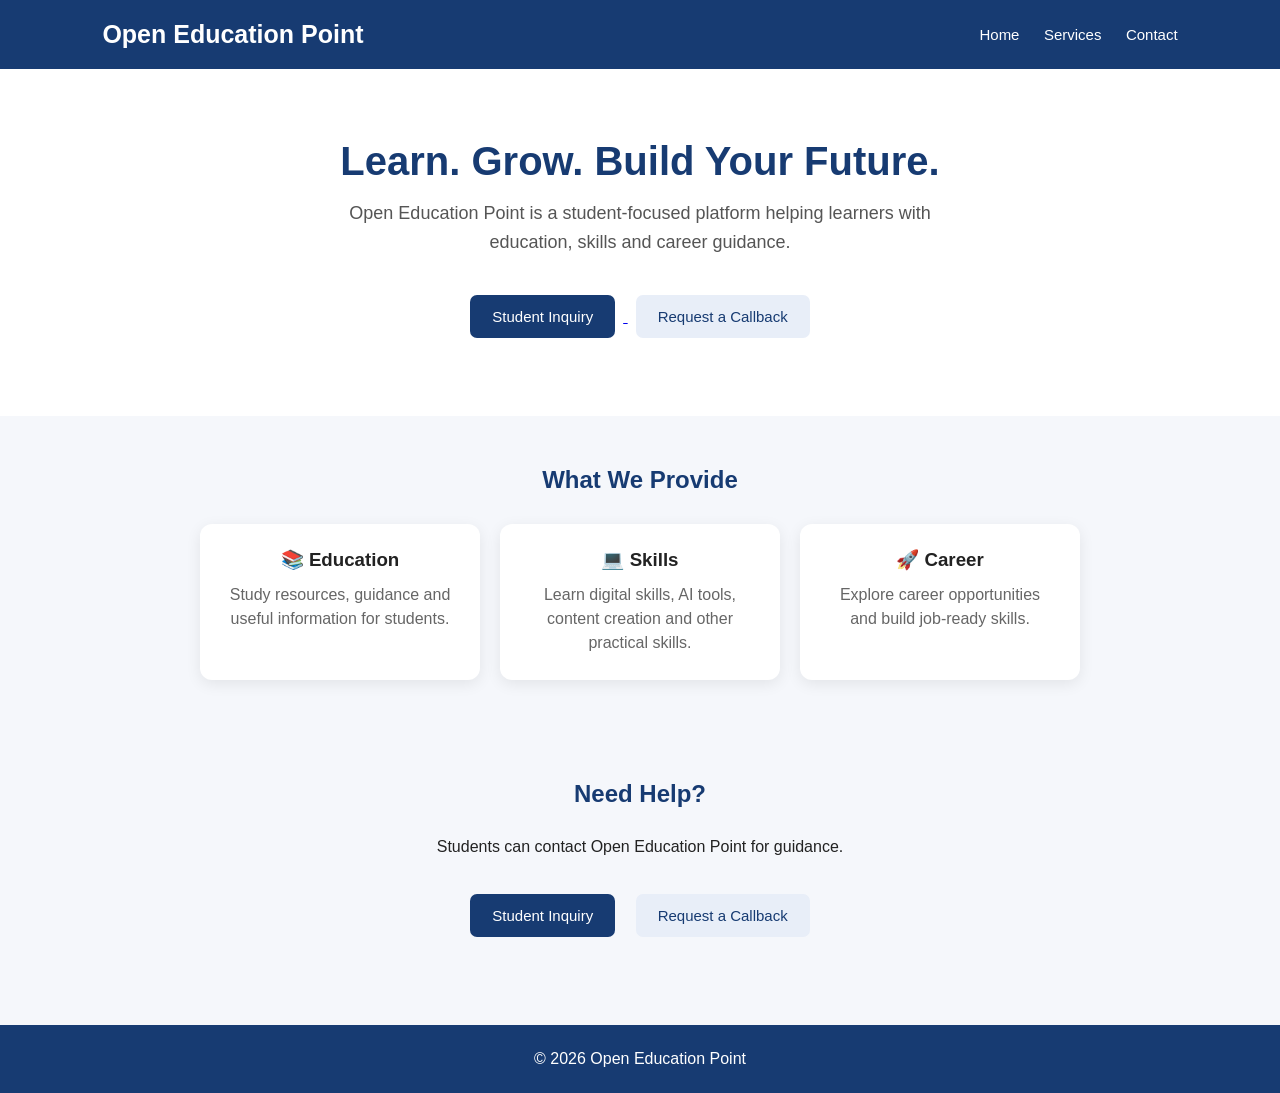
==== index.html @ b0131aa9 "Add files via upload" ====
<!DOCTYPE html>
<html lang="en">
<head>
    <meta charset="UTF-8">
    <meta name="viewport" content="width=device-width, initial-scale=1.0">

    <title>Open Education Point</title>

    <style>
        * {
            box-sizing: border-box;
            margin: 0;
            padding: 0;
        }

        body {
            font-family: Arial, sans-serif;
            background: #f5f7fb;
            color: #222;
        }

        header {
            background: #173b72;
            color: white;
            padding: 20px 8%;
            display: flex;
            justify-content: space-between;
            align-items: center;
        }

        header h1 {
            font-size: 25px;
        }

        nav a {
            color: white;
            text-decoration: none;
            margin-left: 20px;
            font-size: 15px;
        }

        .hero {
            text-align: center;
            padding: 70px 20px;
            background: white;
        }

        .hero h2 {
            font-size: 40px;
            margin-bottom: 15px;
            color: #173b72;
        }

        .hero p {
            font-size: 18px;
            color: #555;
            max-width: 650px;
            margin: auto;
            line-height: 1.6;
        }

        .buttons {
            margin-top: 30px;
        }

        button {
            border: none;
            padding: 13px 22px;
            margin: 8px;
            border-radius: 7px;
            cursor: pointer;
            font-size: 15px;
        }

        .primary {
            background: #173b72;
            color: white;
        }

        .secondary {
            background: #e8eef8;
            color: #173b72;
        }

        .section {
            padding: 50px 8%;
            text-align: center;
        }

        .section h2 {
            margin-bottom: 30px;
            color: #173b72;
        }

        .cards {
            display: flex;
            justify-content: center;
            gap: 20px;
            flex-wrap: wrap;
        }

        .card {
            background: white;
            width: 280px;
            padding: 25px;
            border-radius: 12px;
            box-shadow: 0 4px 15px rgba(0,0,0,0.08);
        }

        .card h3 {
            margin-bottom: 12px;
        }

        .card p {
            color: #666;
            line-height: 1.5;
        }

        footer {
            background: #173b72;
            color: white;
            text-align: center;
            padding: 25px;
            margin-top: 30px;
        }

        @media (max-width: 600px) {
            header {
                flex-direction: column;
                gap: 15px;
            }

            nav a {
                margin: 5px;
            }

            .hero h2 {
                font-size: 30px;
            }
        }
    </style>
</head>

<body>

    <header>
        <h1>Open Education Point</h1>

        <nav>
            <a href="#home">Home</a>
            <a href="#services">Services</a>
            <a href="#contact">Contact</a>
        </nav>
    </header>


    <section class="hero" id="home">

        <h2>Learn. Grow. Build Your Future.</h2>

        <p>
            Open Education Point is a student-focused platform
            helping learners with education, skills and career guidance.
        </p>

        <div class="buttons">
            <a href="https://docs.google.com/forms/d/17Gzu4aID8WDTrczaWbDku-AzU4_JUHU0tVFvZLPYojA/viewform" target="_blank">
    <button class="primary">Student Inquiry</button>
</a>

            <a href="https://docs.google.com/forms/d/1Z3Zqsr1KmUFf1VZX2bFVwDc9CaClVni-b5BGquNYVqU/viewform" target="_blank">
    <button class="secondary">Request a Callback</button>
</a>
        </div>

    </section>


    <section class="section" id="services">

        <h2>What We Provide</h2>

        <div class="cards">

            <div class="card">
                <h3>📚 Education</h3>
                <p>
                    Study resources, guidance and useful information
                    for students.
                </p>
            </div>

            <div class="card">
                <h3>💻 Skills</h3>
                <p>
                    Learn digital skills, AI tools, content creation
                    and other practical skills.
                </p>
            </div>

            <div class="card">
                <h3>🚀 Career</h3>
                <p>
                    Explore career opportunities and build
                    job-ready skills.
                </p>
            </div>

        </div>

    </section>


    <section class="section" id="contact">

        <h2>Need Help?</h2>

        <p>
            Students can contact Open Education Point for guidance.
        </p>

        <div class="buttons">

            <button class="primary" onclick="window.open('https://docs.google.com/forms/d/17Gzu4aID8WDTrczaWbDku-AzU4_JUHU0tVFvZLPYojA/viewform', '_blank')">
                Student Inquiry
            </button>

            <button class="secondary" onclick="window.open('https://docs.google.com/forms/d/1Z3Zqsr1KmUFf1VZX2bFVwDc9CaClVni-b5BGquNYVqU/viewform', '_blank')">
                Request a Callback
            </button>

        </div>

    </section>


    <footer>
        <p>© 2026 Open Education Point</p>
    </footer>


    <script>

        function studentInquiry() {
            alert("Student Inquiry form will be available soon!");
        }

        function callbackRequest() {
            alert("Callback Request system will be available soon!");
        }

    </script>

</body>
</html>
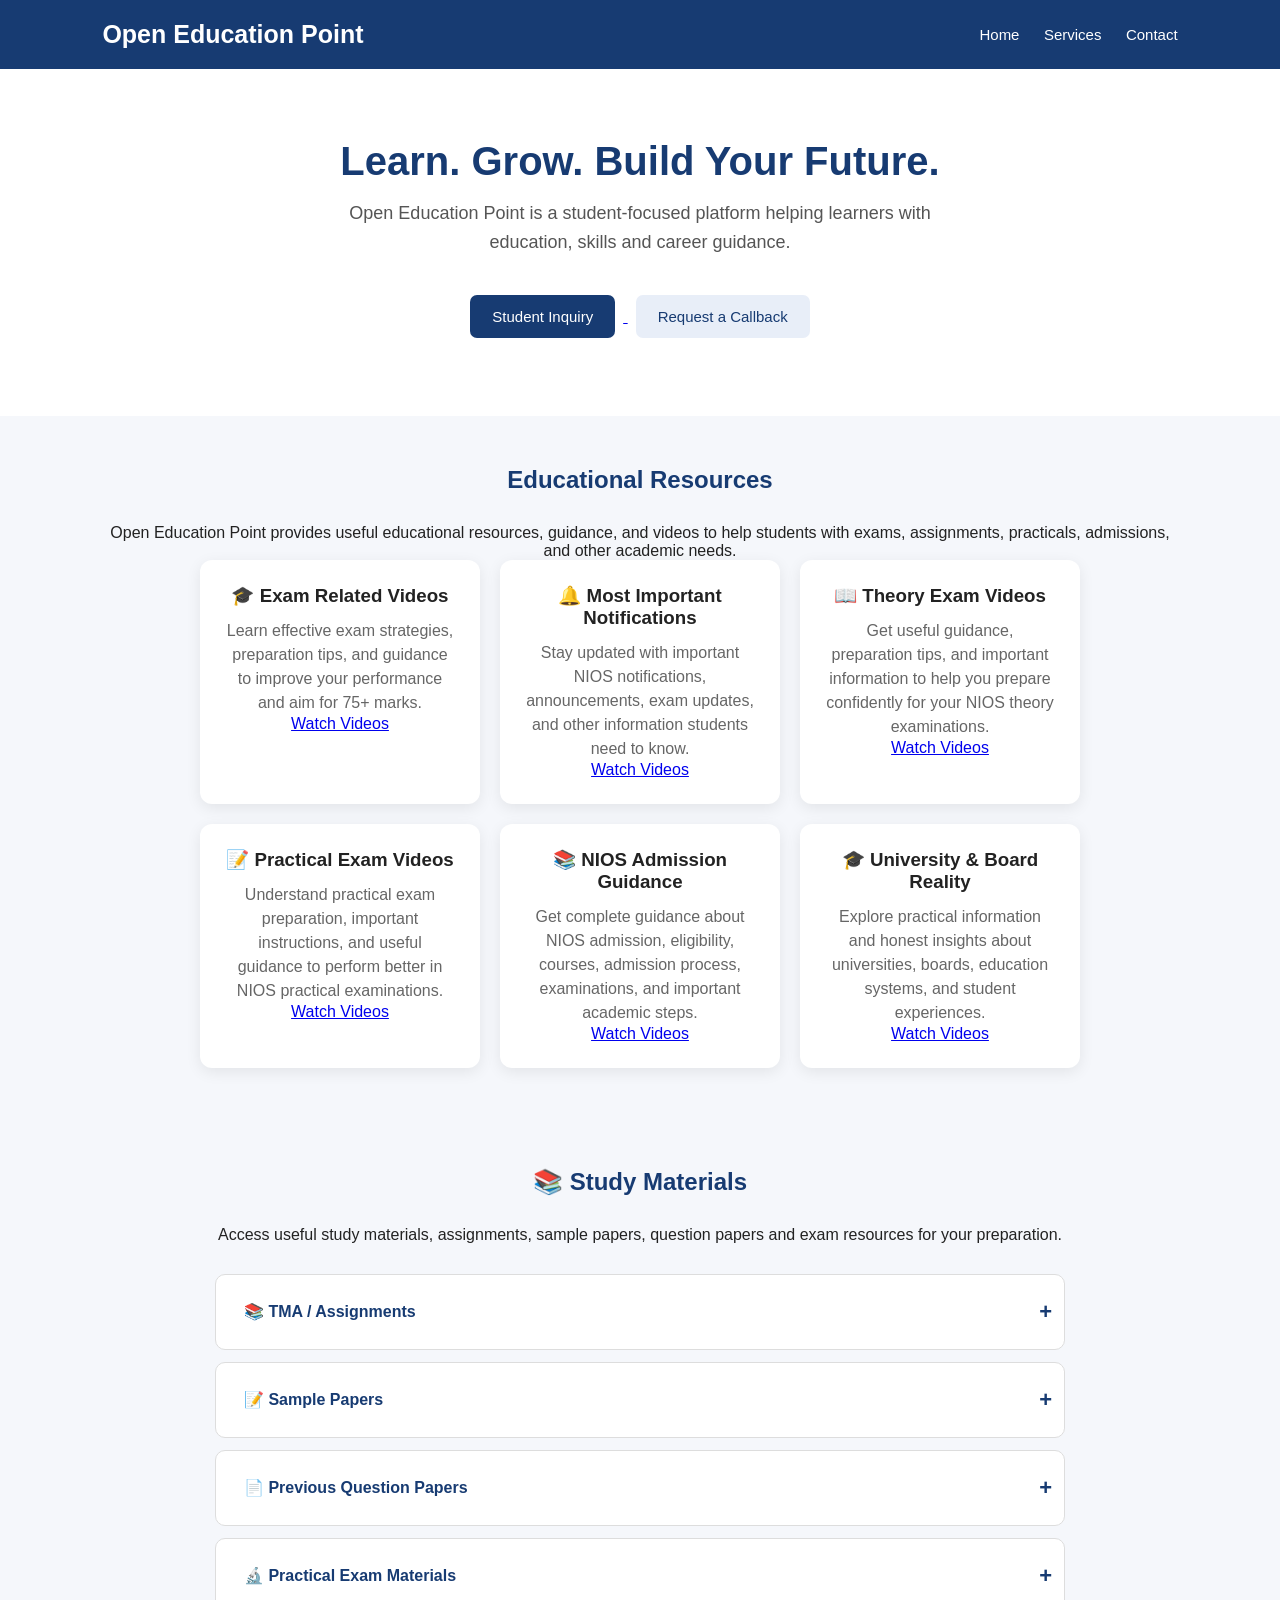
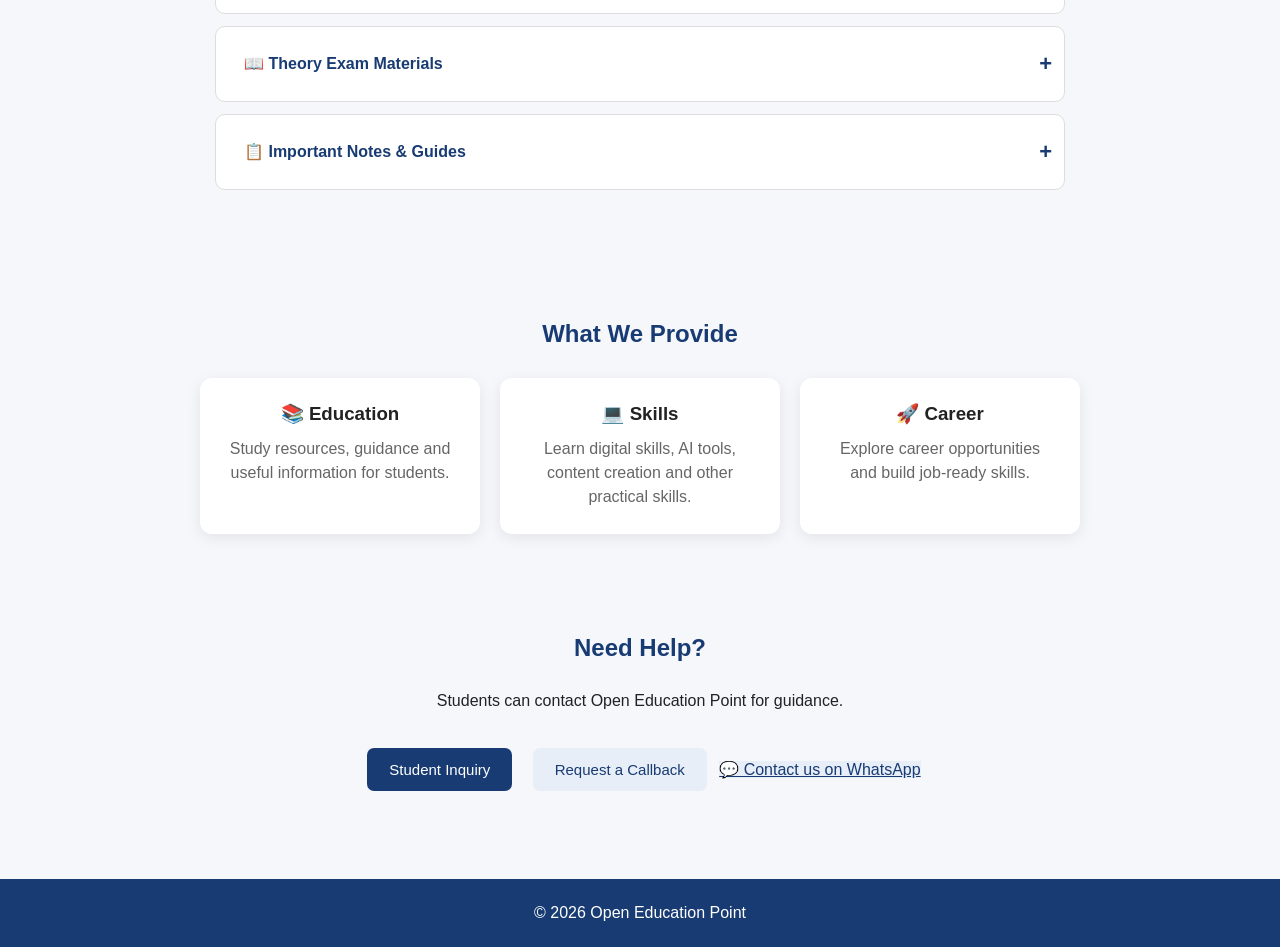
==== commit 8cfb672d: "Add files via upload" ====
--- a/index.html
+++ b/index.html
@@ -138,6 +138,69 @@
                 font-size: 30px;
             }
         }
+        /* Study Materials */
+
+.study-list {
+    max-width: 850px;
+    margin: 30px auto;
+}
+
+.study-item {
+    margin-bottom: 12px;
+    border: 1px solid #ddd;
+    border-radius: 10px;
+    overflow: hidden;
+    background: white;
+}
+
+.study-button {
+    width: 100%;
+    padding: 16px 20px;
+    border: none;
+    background: white;
+    color: #173b72;
+    cursor: pointer;
+    display: flex;
+    justify-content: space-between;
+    align-items: center;
+    font-size: 16px;
+    font-weight: 600;
+    text-align: left;
+}
+
+.study-button:hover {
+    background: #f0f5ff;
+}
+
+.arrow {
+    font-size: 22px;
+    font-weight: bold;
+}
+
+.study-content {
+    display: none;
+    padding: 15px 20px;
+    background: #f8faff;
+}
+
+.study-content p {
+    margin-top: 0;
+    margin-bottom: 15px;
+}
+
+.download-button {
+    display: inline-block;
+    padding: 10px 16px;
+    background: #173b72;
+    color: white;
+    text-decoration: none;
+    border-radius: 7px;
+    font-weight: 600;
+}
+
+.download-button:hover {
+    background: #0f2b55;
+}
     </style>
 </head>
 
@@ -174,8 +237,191 @@
         </div>
 
     </section>
-
-
+<section class="section" id="education">
+
+    <h2>Educational Resources</h2>
+
+    <p>
+        Open Education Point provides useful educational resources, guidance,
+        and videos to help students with exams, assignments, practicals,
+        admissions, and other academic needs.
+    </p>
+
+    <div class="cards">
+
+        <div class="card">
+            <h3>🎓 Exam Related Videos</h3>
+            <p>
+                Learn effective exam strategies, preparation tips, and guidance
+                to improve your performance and aim for 75+ marks.
+            </p>
+            <a href="https://www.youtube.com/playlist?list=PLYnF0PWwEp0Y" target="_blank">
+                Watch Videos
+            </a>
+        </div>
+
+        <div class="card">
+            <h3>🔔 Most Important Notifications</h3>
+            <p>
+                Stay updated with important NIOS notifications, announcements,
+                exam updates, and other information students need to know.
+            </p>
+            <a href="https://www.youtube.com/playlist?list=PLRx4-a41WH90" target="_blank">
+                Watch Videos
+            </a>
+        </div>
+
+        <div class="card">
+            <h3>📖 Theory Exam Videos</h3>
+            <p>
+                Get useful guidance, preparation tips, and important information
+                to help you prepare confidently for your NIOS theory examinations.
+            </p>
+            <a href="https://www.youtube.com/playlist?list=PLFoXrLW2U-fQ" target="_blank">
+                Watch Videos
+            </a>
+        </div>
+
+        <div class="card">
+            <h3>📝 Practical Exam Videos</h3>
+            <p>
+                Understand practical exam preparation, important instructions,
+                and useful guidance to perform better in NIOS practical examinations.
+            </p>
+            <a href="https://www.youtube.com/playlist?list=PLSuwWU-r2Gj4" target="_blank">
+                Watch Videos
+            </a>
+        </div>
+
+        <div class="card">
+            <h3>📚 NIOS Admission Guidance</h3>
+            <p>
+                Get complete guidance about NIOS admission, eligibility, courses,
+                admission process, examinations, and important academic steps.
+            </p>
+            <a href="https://www.youtube.com/playlist?list=PLE58NVTQVIKuThq82Uky5t-SxEJJ83av4" target="_blank">
+                Watch Videos
+            </a>
+        </div>
+
+        <div class="card">
+            <h3>🎓 University & Board Reality</h3>
+            <p>
+                Explore practical information and honest insights about
+                universities, boards, education systems, and student experiences.
+            </p>
+            <a href="https://www.youtube.com/playlist?list=PLE58NVTQVIKvssQGOQbj3TyjAOCJIlEz" target="_blank">
+                Watch Videos
+            </a>
+        </div>
+
+    </div>
+
+</section>
+<section class="section" id="study-materials">
+
+    <h2>📚 Study Materials</h2>
+
+    <p>
+        Access useful study materials, assignments, sample papers,
+        question papers and exam resources for your preparation.
+    </p>
+
+    <div class="study-list">
+
+        <div class="study-item">
+            <button class="study-button" onclick="toggleStudy('tma')">
+                <span>📚 TMA / Assignments</span>
+                <span class="arrow" id="arrow-tma">+</span>
+            </button>
+
+            <div class="study-content" id="tma">
+                <p>
+                    Access TMA-related materials, assignment guidance
+                    and useful resources for your studies.
+                </p>
+                <a href="#" class="download-button">📥 Download Materials</a>
+            </div>
+        </div>
+
+        <div class="study-item">
+            <button class="study-button" onclick="toggleStudy('sample')">
+                <span>📝 Sample Papers</span>
+                <span class="arrow" id="arrow-sample">+</span>
+            </button>
+
+            <div class="study-content" id="sample">
+                <p>
+                    Practice with sample papers to understand the exam
+                    pattern and improve your preparation.
+                </p>
+                <a href="#" class="download-button">📥 Download Materials</a>
+            </div>
+        </div>
+
+        <div class="study-item">
+            <button class="study-button" onclick="toggleStudy('question')">
+                <span>📄 Previous Question Papers</span>
+                <span class="arrow" id="arrow-question">+</span>
+            </button>
+
+            <div class="study-content" id="question">
+                <p>
+                    Practice previous question papers to understand
+                    important questions and examination patterns.
+                </p>
+                <a href="#" class="download-button">📥 Download Materials</a>
+            </div>
+        </div>
+
+        <div class="study-item">
+            <button class="study-button" onclick="toggleStudy('practical')">
+                <span>🔬 Practical Exam Materials</span>
+                <span class="arrow" id="arrow-practical">+</span>
+            </button>
+
+            <div class="study-content" id="practical">
+                <p>
+                    Find useful practical exam materials, instructions
+                    and preparation resources.
+                </p>
+                <a href="#" class="download-button">📥 Download Materials</a>
+            </div>
+        </div>
+
+        <div class="study-item">
+            <button class="study-button" onclick="toggleStudy('theory')">
+                <span>📖 Theory Exam Materials</span>
+                <span class="arrow" id="arrow-theory">+</span>
+            </button>
+
+            <div class="study-content" id="theory">
+                <p>
+                    Access useful theory exam study materials and
+                    resources for better preparation.
+                </p>
+                <a href="#" class="download-button">📥 Download Materials</a>
+            </div>
+        </div>
+
+        <div class="study-item">
+            <button class="study-button" onclick="toggleStudy('notes')">
+                <span>📋 Important Notes & Guides</span>
+                <span class="arrow" id="arrow-notes">+</span>
+            </button>
+
+            <div class="study-content" id="notes">
+                <p>
+                    Download useful notes, study guides and other
+                    educational resources.
+                </p>
+                <a href="#" class="download-button">📥 Download Materials</a>
+            </div>
+        </div>
+
+    </div>
+
+</section>
     <section class="section" id="services">
 
         <h2>What We Provide</h2>
@@ -228,7 +474,9 @@
             <button class="secondary" onclick="window.open('https://docs.google.com/forms/d/1Z3Zqsr1KmUFf1VZX2bFVwDc9CaClVni-b5BGquNYVqU/viewform', '_blank')">
                 Request a Callback
             </button>
-
+<a class="secondary" href="https://wa.me/919643884146" target="_blank">
+    💬 Contact us on WhatsApp
+</a>
         </div>
 
     </section>
@@ -248,7 +496,34 @@
         function callbackRequest() {
             alert("Callback Request system will be available soon!");
         }
-
+function toggleStudy(id) {
+
+    const content = document.getElementById(id);
+    const arrow = document.getElementById("arrow-" + id);
+
+    const allContents = document.querySelectorAll(".study-content");
+    const allArrows = document.querySelectorAll(".arrow");
+
+    allContents.forEach(function(item) {
+        if (item.id !== id) {
+            item.style.display = "none";
+        }
+    });
+
+    allArrows.forEach(function(item) {
+        if (item !== arrow) {
+            item.textContent = "+";
+        }
+    });
+
+    if (content.style.display === "block") {
+        content.style.display = "none";
+        arrow.textContent = "+";
+    } else {
+        content.style.display = "block";
+        arrow.textContent = "−";
+    }
+}
     </script>
 
 </body>
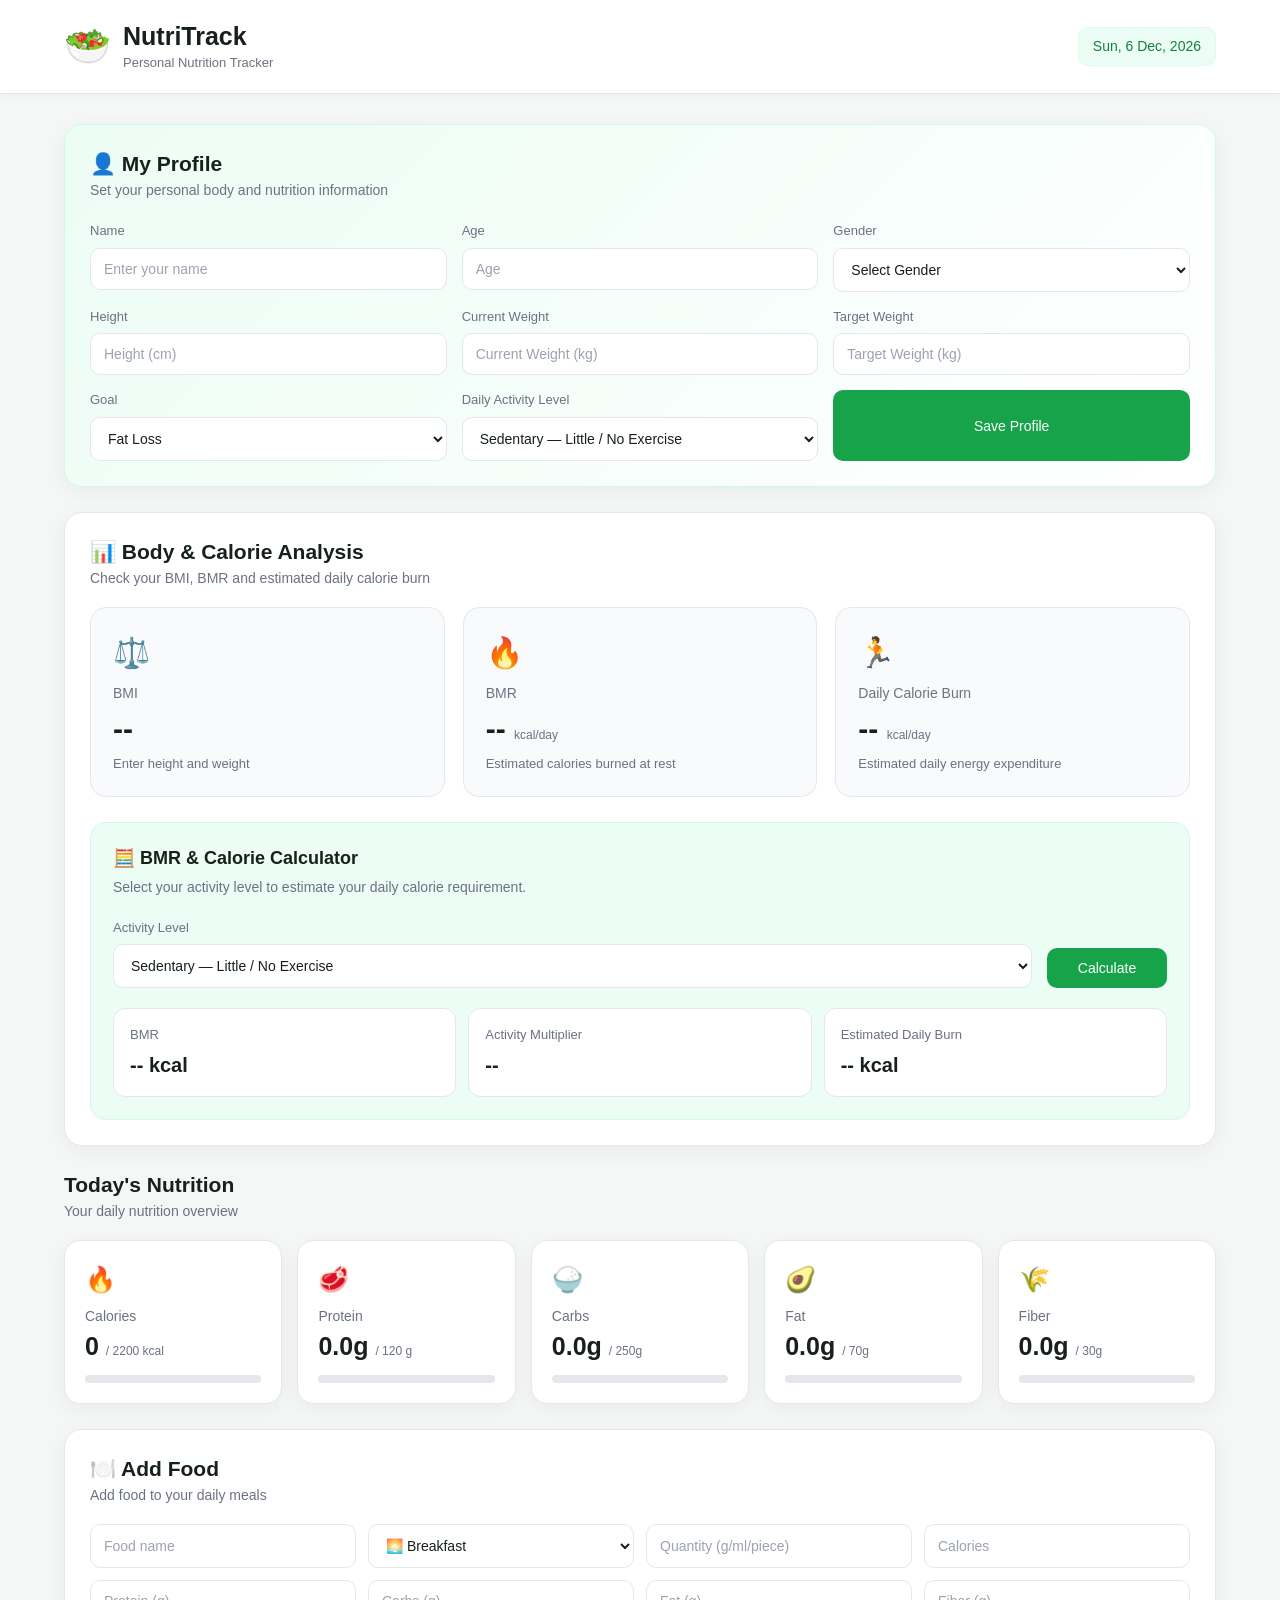
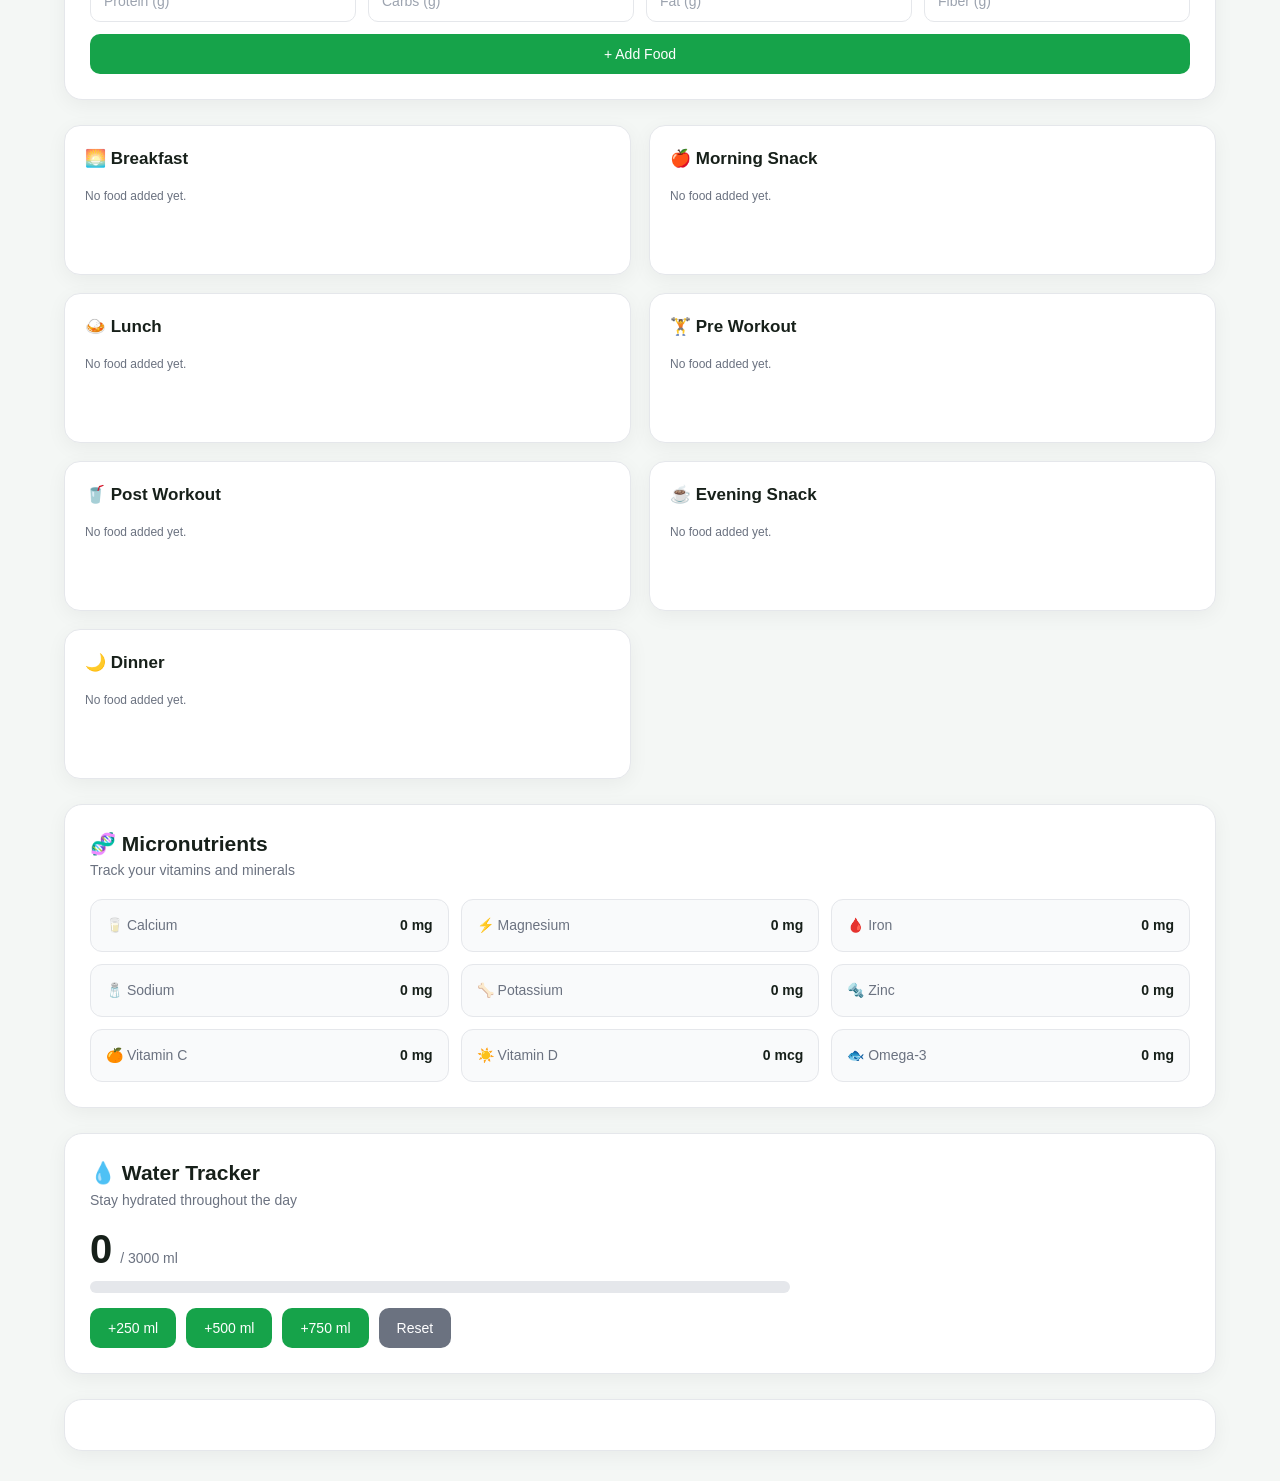
==== commit 542e4033: "Add files via upload" ====
--- a/index.html
+++ b/index.html
@@ -1,530 +1,1061 @@
- <!DOCTYPE html>
+<!DOCTYPE html>
 <html lang="en">
 <head>
     <meta charset="UTF-8">
     <meta name="viewport" content="width=device-width, initial-scale=1.0">
 
-    <title>Open Education Point</title>
-
-    <style>
-        * {
-            box-sizing: border-box;
-            margin: 0;
-            padding: 0;
-        }
-
-        body {
-            font-family: Arial, sans-serif;
-            background: #f5f7fb;
-            color: #222;
-        }
-
-        header {
-            background: #173b72;
-            color: white;
-            padding: 20px 8%;
-            display: flex;
-            justify-content: space-between;
-            align-items: center;
-        }
-
-        header h1 {
-            font-size: 25px;
-        }
-
-        nav a {
-            color: white;
-            text-decoration: none;
-            margin-left: 20px;
-            font-size: 15px;
-        }
-
-        .hero {
-            text-align: center;
-            padding: 70px 20px;
-            background: white;
-        }
-
-        .hero h2 {
-            font-size: 40px;
-            margin-bottom: 15px;
-            color: #173b72;
-        }
-
-        .hero p {
-            font-size: 18px;
-            color: #555;
-            max-width: 650px;
-            margin: auto;
-            line-height: 1.6;
-        }
-
-        .buttons {
-            margin-top: 30px;
-        }
-
-        button {
-            border: none;
-            padding: 13px 22px;
-            margin: 8px;
-            border-radius: 7px;
-            cursor: pointer;
-            font-size: 15px;
-        }
-
-        .primary {
-            background: #173b72;
-            color: white;
-        }
-
-        .secondary {
-            background: #e8eef8;
-            color: #173b72;
-        }
-
-        .section {
-            padding: 50px 8%;
-            text-align: center;
-        }
-
-        .section h2 {
-            margin-bottom: 30px;
-            color: #173b72;
-        }
-
-        .cards {
-            display: flex;
-            justify-content: center;
-            gap: 20px;
-            flex-wrap: wrap;
-        }
-
-        .card {
-            background: white;
-            width: 280px;
-            padding: 25px;
-            border-radius: 12px;
-            box-shadow: 0 4px 15px rgba(0,0,0,0.08);
-        }
-
-        .card h3 {
-            margin-bottom: 12px;
-        }
-
-        .card p {
-            color: #666;
-            line-height: 1.5;
-        }
-
-        footer {
-            background: #173b72;
-            color: white;
-            text-align: center;
-            padding: 25px;
-            margin-top: 30px;
-        }
-
-        @media (max-width: 600px) {
-            header {
-                flex-direction: column;
-                gap: 15px;
-            }
-
-            nav a {
-                margin: 5px;
-            }
-
-            .hero h2 {
-                font-size: 30px;
-            }
-        }
-        /* Study Materials */
-
-.study-list {
-    max-width: 850px;
-    margin: 30px auto;
-}
-
-.study-item {
-    margin-bottom: 12px;
-    border: 1px solid #ddd;
-    border-radius: 10px;
-    overflow: hidden;
-    background: white;
-}
-
-.study-button {
-    width: 100%;
-    padding: 16px 20px;
-    border: none;
-    background: white;
-    color: #173b72;
-    cursor: pointer;
-    display: flex;
-    justify-content: space-between;
-    align-items: center;
-    font-size: 16px;
-    font-weight: 600;
-    text-align: left;
-}
-
-.study-button:hover {
-    background: #f0f5ff;
-}
-
-.arrow {
-    font-size: 22px;
-    font-weight: bold;
-}
-
-.study-content {
-    display: none;
-    padding: 15px 20px;
-    background: #f8faff;
-}
-
-.study-content p {
-    margin-top: 0;
-    margin-bottom: 15px;
-}
-
-.download-button {
-    display: inline-block;
-    padding: 10px 16px;
-    background: #173b72;
-    color: white;
-    text-decoration: none;
-    border-radius: 7px;
-    font-weight: 600;
-}
-
-.download-button:hover {
-    background: #0f2b55;
-}
-    </style>
+    <title>NutriTrack - Nutrition Tracker</title>
+
+    <link rel="stylesheet" href="style.css">
 </head>
 
 <body>
 
-    <header>
-        <h1>Open Education Point</h1>
-
-        <nav>
-            <a href="#home">Home</a>
-            <a href="#services">Services</a>
-            <a href="#contact">Contact</a>
-        </nav>
-    </header>
-
-
-    <section class="hero" id="home">
-
-        <h2>Learn. Grow. Build Your Future.</h2>
-
-        <p>
-            Open Education Point is a student-focused platform
-            helping learners with education, skills and career guidance.
-        </p>
-
-        <div class="buttons">
-            <a href="https://docs.google.com/forms/d/17Gzu4aID8WDTrczaWbDku-AzU4_JUHU0tVFvZLPYojA/viewform" target="_blank">
-    <button class="primary">Student Inquiry</button>
-</a>
-
-            <a href="https://docs.google.com/forms/d/1Z3Zqsr1KmUFf1VZX2bFVwDc9CaClVni-b5BGquNYVqU/viewform" target="_blank">
-    <button class="secondary">Request a Callback</button>
-</a>
+<header class="topbar">
+
+    <div class="brand">
+
+        <span class="brand-icon">🥗</span>
+
+        <div>
+            <h1>NutriTrack</h1>
+            <p>Personal Nutrition Tracker</p>
+        </div>
+
+    </div>
+
+    <div class="date-box">
+        <span id="currentDate"></span>
+    </div>
+
+</header>
+
+
+<main class="container">
+
+
+    <!-- =========================================
+         PROFILE
+    ========================================== -->
+
+    <section class="profile-card">
+
+        <div class="section-title">
+
+            <div>
+                <h2>👤 My Profile</h2>
+                <p>Set your personal body and nutrition information</p>
+            </div>
+
+        </div>
+
+
+        <div class="profile-grid">
+
+
+            <!-- NAME -->
+
+            <div>
+                <label>Name</label>
+
+                <input
+                    id="userName"
+                    type="text"
+                    placeholder="Enter your name">
+            </div>
+
+
+            <!-- AGE -->
+
+            <div>
+                <label>Age</label>
+
+                <input
+                    id="age"
+                    type="number"
+                    placeholder="Age">
+            </div>
+
+
+            <!-- GENDER -->
+
+            <div>
+                <label>Gender</label>
+
+                <select id="gender">
+
+                    <option value="">
+                        Select Gender
+                    </option>
+
+                    <option value="male">
+                        Male
+                    </option>
+
+                    <option value="female">
+                        Female
+                    </option>
+
+                </select>
+
+            </div>
+
+
+            <!-- HEIGHT -->
+
+            <div>
+                <label>Height</label>
+
+                <input
+                    id="height"
+                    type="number"
+                    placeholder="Height (cm)">
+            </div>
+
+
+            <!-- CURRENT WEIGHT -->
+
+            <div>
+                <label>Current Weight</label>
+
+                <input
+                    id="currentWeight"
+                    type="number"
+                    step="0.1"
+                    placeholder="Current Weight (kg)">
+            </div>
+
+
+            <!-- TARGET WEIGHT -->
+
+            <div>
+                <label>Target Weight</label>
+
+                <input
+                    id="weightGoal"
+                    type="number"
+                    step="0.1"
+                    placeholder="Target Weight (kg)">
+            </div>
+
+
+            <!-- GOAL -->
+
+            <div>
+                <label>Goal</label>
+
+                <select id="goal">
+
+                    <option value="loss">
+                        Fat Loss
+                    </option>
+
+                    <option value="maintain">
+                        Maintain Weight
+                    </option>
+
+                    <option value="gain">
+                        Weight Gain
+                    </option>
+
+                </select>
+
+            </div>
+
+
+            <!-- ACTIVITY LEVEL -->
+
+            <div>
+                <label>Daily Activity Level</label>
+
+                <select id="activityLevel">
+
+                    <option value="1.2">
+                        Sedentary — Little / No Exercise
+                    </option>
+
+                    <option value="1.375">
+                        Light Activity — 1–3 days/week
+                    </option>
+
+                    <option value="1.55">
+                        Moderate Activity — 3–5 days/week
+                    </option>
+
+                    <option value="1.725">
+                        Very Active — 6–7 days/week
+                    </option>
+
+                    <option value="1.9">
+                        Extra Active — Very Hard Training
+                    </option>
+
+                </select>
+
+            </div>
+
+
+            <!-- SAVE -->
+
+            <button onclick="saveProfile()">
+                Save Profile
+            </button>
+
+
         </div>
 
     </section>
-<section class="section" id="education">
-
-    <h2>Educational Resources</h2>
-
-    <p>
-        Open Education Point provides useful educational resources, guidance,
-        and videos to help students with exams, assignments, practicals,
-        admissions, and other academic needs.
-    </p>
-
-    <div class="cards">
-
-        <div class="card">
-            <h3>🎓 Exam Related Videos</h3>
+
+
+
+    <!-- =========================================
+         BMI / BMR / TDEE
+    ========================================== -->
+
+    <section class="card">
+
+        <div class="section-title">
+
+            <div>
+                <h2>📊 Body & Calorie Analysis</h2>
+
+                <p>
+                    Check your BMI, BMR and estimated daily calorie burn
+                </p>
+            </div>
+
+        </div>
+
+
+        <div class="health-analysis-grid">
+
+
+            <!-- BMI -->
+
+            <div class="analysis-card">
+
+                <div class="analysis-icon">
+                    ⚖️
+                </div>
+
+                <h3>BMI</h3>
+
+                <strong id="bmiValue">
+                    --
+                </strong>
+
+                <p id="bmiCategory">
+                    Enter your profile information
+                </p>
+
+            </div>
+
+
+            <!-- BMR -->
+
+            <div class="analysis-card">
+
+                <div class="analysis-icon">
+                    🔥
+                </div>
+
+                <h3>BMR</h3>
+
+                <strong>
+
+                    <span id="bmrValue">
+                        --
+                    </span>
+
+                    <small>
+                        kcal/day
+                    </small>
+
+                </strong>
+
+                <p>
+                    Estimated calories burned at rest
+                </p>
+
+            </div>
+
+
+            <!-- TDEE -->
+
+            <div class="analysis-card">
+
+                <div class="analysis-icon">
+                    🏃
+                </div>
+
+                <h3>Daily Calorie Burn</h3>
+
+                <strong>
+
+                    <span id="tdeeValue">
+                        --
+                    </span>
+
+                    <small>
+                        kcal/day
+                    </small>
+
+                </strong>
+
+                <p>
+                    Estimated daily energy expenditure
+                </p>
+
+            </div>
+
+
+        </div>
+
+
+
+        <!-- =====================================
+             CALCULATOR
+        ====================================== -->
+
+        <div class="calculator-box">
+
+            <h3>
+                🧮 BMR & Calorie Calculator
+            </h3>
+
             <p>
-                Learn effective exam strategies, preparation tips, and guidance
-                to improve your performance and aim for 75+ marks.
+                Select your activity level to estimate
+                your daily calorie requirement.
             </p>
-            <a href="https://www.youtube.com/playlist?list=PLYnF0PWwEp0Y" target="_blank">
-                Watch Videos
-            </a>
-        </div>
-
-        <div class="card">
-            <h3>🔔 Most Important Notifications</h3>
-            <p>
-                Stay updated with important NIOS notifications, announcements,
-                exam updates, and other information students need to know.
-            </p>
-            <a href="https://www.youtube.com/playlist?list=PLRx4-a41WH90" target="_blank">
-                Watch Videos
-            </a>
-        </div>
-
-        <div class="card">
-            <h3>📖 Theory Exam Videos</h3>
-            <p>
-                Get useful guidance, preparation tips, and important information
-                to help you prepare confidently for your NIOS theory examinations.
-            </p>
-            <a href="https://www.youtube.com/playlist?list=PLFoXrLW2U-fQ" target="_blank">
-                Watch Videos
-            </a>
-        </div>
-
-        <div class="card">
-            <h3>📝 Practical Exam Videos</h3>
-            <p>
-                Understand practical exam preparation, important instructions,
-                and useful guidance to perform better in NIOS practical examinations.
-            </p>
-            <a href="https://www.youtube.com/playlist?list=PLSuwWU-r2Gj4" target="_blank">
-                Watch Videos
-            </a>
-        </div>
-
-        <div class="card">
-            <h3>📚 NIOS Admission Guidance</h3>
-            <p>
-                Get complete guidance about NIOS admission, eligibility, courses,
-                admission process, examinations, and important academic steps.
-            </p>
-            <a href="https://www.youtube.com/playlist?list=PLE58NVTQVIKuThq82Uky5t-SxEJJ83av4" target="_blank">
-                Watch Videos
-            </a>
-        </div>
-
-        <div class="card">
-            <h3>🎓 University & Board Reality</h3>
-            <p>
-                Explore practical information and honest insights about
-                universities, boards, education systems, and student experiences.
-            </p>
-            <a href="https://www.youtube.com/playlist?list=PLE58NVTQVIKvssQGOQbj3TyjAOCJIlEz" target="_blank">
-                Watch Videos
-            </a>
-        </div>
-
-    </div>
-
+
+
+            <div class="activity-calculator">
+
+
+                <div>
+
+                    <label>
+                        Activity Level
+                    </label>
+
+                    <select
+                        id="calculatorActivity"
+                        onchange="calculateHealthMetrics()">
+
+                        <option value="1.2">
+                            Sedentary — Little / No Exercise
+                        </option>
+
+                        <option value="1.375">
+                            Light Activity — 1–3 days/week
+                        </option>
+
+                        <option value="1.55">
+                            Moderate Activity — 3–5 days/week
+                        </option>
+
+                        <option value="1.725">
+                            Very Active — 6–7 days/week
+                        </option>
+
+                        <option value="1.9">
+                            Extra Active — Very Hard Training
+                        </option>
+
+                    </select>
+
+                </div>
+
+
+                <button onclick="calculateHealthMetrics()">
+                    Calculate
+                </button>
+
+
+            </div>
+
+
+            <div class="calorie-breakdown">
+
+
+                <div>
+
+                    <span>
+                        BMR
+                    </span>
+
+                    <strong id="calculatorBMR">
+                        -- kcal
+                    </strong>
+
+                </div>
+
+
+                <div>
+
+                    <span>
+                        Activity Multiplier
+                    </span>
+
+                    <strong id="activityMultiplier">
+                        --
+                    </strong>
+
+                </div>
+
+
+                <div>
+
+                    <span>
+                        Estimated Daily Burn
+                    </span>
+
+                    <strong id="calculatorTDEE">
+                        -- kcal
+                    </strong>
+
+                </div>
+
+
+            </div>
+
+        </div>
+
+    </section>
+
+
+
+    <!-- =========================================
+         TODAY'S NUTRITION
+    ========================================== -->
+
+    <section>
+
+        <div class="section-title">
+
+            <div>
+
+                <h2>
+                    Today's Nutrition
+                </h2>
+
+                <p>
+                    Your daily nutrition overview
+                </p>
+
+            </div>
+
+        </div>
+
+
+        <div class="summary-grid">
+
+
+            <!-- CALORIES -->
+
+            <div class="summary-card calories">
+
+                <div class="summary-icon">
+                    🔥
+                </div>
+
+                <h3>
+                    Calories
+                </h3>
+
+                <strong>
+                    <span id="totalCalories">
+                        0
+                    </span>
+                </strong>
+
+                <span class="target">
+                    /
+                    <span id="calorieTarget">
+                        2200
+                    </span>
+                    kcal
+                </span>
+
+                <div class="progress">
+
+                    <div id="calorieProgress"></div>
+
+                </div>
+
+            </div>
+
+
+
+            <!-- PROTEIN -->
+
+            <div class="summary-card">
+
+                <div class="summary-icon">
+                    🥩
+                </div>
+
+                <h3>
+                    Protein
+                </h3>
+
+                <strong>
+                    <span id="totalProtein">
+                        0
+                    </span>g
+                </strong>
+
+                <span class="target">
+                    /
+                    <span id="proteinTarget">
+                        120
+                    </span>g
+                </span>
+
+                <div class="progress">
+
+                    <div id="proteinProgress"></div>
+
+                </div>
+
+            </div>
+
+
+
+            <!-- CARBS -->
+
+            <div class="summary-card">
+
+                <div class="summary-icon">
+                    🍚
+                </div>
+
+                <h3>
+                    Carbs
+                </h3>
+
+                <strong>
+                    <span id="totalCarbs">
+                        0
+                    </span>g
+                </strong>
+
+                <span class="target">
+                    / 250g
+                </span>
+
+                <div class="progress">
+
+                    <div id="carbProgress"></div>
+
+                </div>
+
+            </div>
+
+
+
+            <!-- FAT -->
+
+            <div class="summary-card">
+
+                <div class="summary-icon">
+                    🥑
+                </div>
+
+                <h3>
+                    Fat
+                </h3>
+
+                <strong>
+                    <span id="totalFat">
+                        0
+                    </span>g
+                </strong>
+
+                <span class="target">
+                    / 70g
+                </span>
+
+                <div class="progress">
+
+                    <div id="fatProgress"></div>
+
+                </div>
+
+            </div>
+
+
+
+            <!-- FIBER -->
+
+            <div class="summary-card">
+
+                <div class="summary-icon">
+                    🌾
+                </div>
+
+                <h3>
+                    Fiber
+                </h3>
+
+                <strong>
+                    <span id="totalFiber">
+                        0
+                    </span>g
+                </strong>
+
+                <span class="target">
+                    / 30g
+                </span>
+
+                <div class="progress">
+
+                    <div id="fiberProgress"></div>
+
+                </div>
+
+            </div>
+
+
+        </div>
+
+    </section>
+
+
+
+    <!-- =========================================
+         ADD FOOD
+    ========================================== -->
+
+    <section class="card">
+
+        <div class="section-title">
+
+            <div>
+
+                <h2>
+                    🍽️ Add Food
+                </h2>
+
+                <p>
+                    Add food to your daily meals
+                </p>
+
+            </div>
+
+        </div>
+
+
+        <div class="food-form">
+
+
+            <input
+                id="foodName"
+                type="text"
+                placeholder="Food name">
+
+
+            <select id="mealType">
+
+                <option value="Breakfast">
+                    🌅 Breakfast
+                </option>
+
+                <option value="Morning Snack">
+                    🍎 Morning Snack
+                </option>
+
+                <option value="Lunch">
+                    🍛 Lunch
+                </option>
+
+                <option value="Pre Workout">
+                    🏋️ Pre Workout
+                </option>
+
+                <option value="Post Workout">
+                    🥤 Post Workout
+                </option>
+
+                <option value="Evening Snack">
+                    ☕ Evening Snack
+                </option>
+
+                <option value="Dinner">
+                    🌙 Dinner
+                </option>
+
+            </select>
+
+
+            <input
+                id="foodQuantity"
+                type="number"
+                placeholder="Quantity (g/ml/piece)">
+
+
+            <input
+                id="foodCalories"
+                type="number"
+                placeholder="Calories">
+
+
+            <input
+                id="foodProtein"
+                type="number"
+                placeholder="Protein (g)">
+
+
+            <input
+                id="foodCarbs"
+                type="number"
+                placeholder="Carbs (g)">
+
+
+            <input
+                id="foodFat"
+                type="number"
+                placeholder="Fat (g)">
+
+
+            <input
+                id="foodFiber"
+                type="number"
+                placeholder="Fiber (g)">
+
+
+            <button onclick="addFood()">
+                + Add Food
+            </button>
+
+
+        </div>
+
+    </section>
+
+
+
+    <!-- =========================================
+         MEALS
+    ========================================== -->
+
+    <section class="meals-section">
+
+
+        <div class="meal-card">
+
+            <h2>
+                🌅 Breakfast
+            </h2>
+
+            <div id="Breakfast"></div>
+
+        </div>
+
+
+        <div class="meal-card">
+
+            <h2>
+                🍎 Morning Snack
+            </h2>
+
+            <div id="MorningSnack"></div>
+
+        </div>
+
+
+        <div class="meal-card">
+
+            <h2>
+                🍛 Lunch
+            </h2>
+
+            <div id="Lunch"></div>
+
+        </div>
+
+
+        <div class="meal-card">
+
+            <h2>
+                🏋️ Pre Workout
+            </h2>
+
+            <div id="PreWorkout"></div>
+
+        </div>
+
+
+        <div class="meal-card">
+
+            <h2>
+                🥤 Post Workout
+            </h2>
+
+            <div id="PostWorkout"></div>
+
+        </div>
+
+
+        <div class="meal-card">
+
+            <h2>
+                ☕ Evening Snack
+            </h2>
+
+            <div id="EveningSnack"></div>
+
+        </div>
+
+
+        <div class="meal-card">
+
+            <h2>
+                🌙 Dinner
+            </h2>
+
+            <div id="Dinner"></div>
+
+        </div>
+
+
+    </section>
+
+
+
+    <!-- =========================================
+         MICRONUTRIENTS
+    ========================================== -->
+
+    <section class="card">
+
+        <div class="section-title">
+
+            <div>
+
+                <h2>
+                    🧬 Micronutrients
+                </h2>
+
+                <p>
+                    Track your vitamins and minerals
+                </p>
+
+            </div>
+
+        </div>
+
+
+        <div class="micro-grid">
+
+
+            <div class="micro-item">
+
+                <span>
+                    🥛 Calcium
+                </span>
+
+                <strong id="calcium">
+                    0 mg
+                </strong>
+
+            </div>
+
+
+            <div class="micro-item">
+
+                <span>
+                    ⚡ Magnesium
+                </span>
+
+                <strong id="magnesium">
+                    0 mg
+                </strong>
+
+            </div>
+
+
+            <div class="micro-item">
+
+                <span>
+                    🩸 Iron
+                </span>
+
+                <strong id="iron">
+                    0 mg
+                </strong>
+
+            </div>
+
+
+            <div class="micro-item">
+
+                <span>
+                    🧂 Sodium
+                </span>
+
+                <strong id="sodium">
+                    0 mg
+                </strong>
+
+            </div>
+
+
+            <div class="micro-item">
+
+                <span>
+                    🦴 Potassium
+                </span>
+
+                <strong id="potassium">
+                    0 mg
+                </strong>
+
+            </div>
+
+
+            <div class="micro-item">
+
+                <span>
+                    🔩 Zinc
+                </span>
+
+                <strong id="zinc">
+                    0 mg
+                </strong>
+
+            </div>
+
+
+            <div class="micro-item">
+
+                <span>
+                    🍊 Vitamin C
+                </span>
+
+                <strong id="vitaminC">
+                    0 mg
+                </strong>
+
+            </div>
+
+
+            <div class="micro-item">
+
+                <span>
+                    ☀️ Vitamin D
+                </span>
+
+                <strong id="vitaminD">
+                    0 mcg
+                </strong>
+
+            </div>
+
+
+            <div class="micro-item">
+
+                <span>
+                    🐟 Omega-3
+                </span>
+
+                <strong id="omega3">
+                    0 mg
+                </strong>
+
+            </div>
+
+
+        </div>
+
+    </section>
+
+
+
+    <!-- =========================================
+         WATER
+    ========================================== -->
+
+    <section class="card">
+
+        <div class="section-title">
+
+            <div>
+
+                <h2>
+                    💧 Water Tracker
+                </h2>
+
+                <p>
+                    Stay hydrated throughout the day
+                </p>
+
+            </div>
+
+        </div>
+
+
+        <div class="water-box">
+
+
+            <div class="water-number">
+
+                <strong id="waterAmount">
+                    0
+                </strong>
+
+                <span>
+                    / 3000 ml
+                </span>
+
+            </div>
+
+
+            <div class="progress large">
+
+                <div id="waterProgress"></div>
+
+            </div>
+
+
+            <div class="water-buttons">
+
+                <button onclick="addWater(250)">
+                    +250 ml
+                </button>
+
+                <button onclick="addWater(500)">
+                    +500 ml
+                </button>
+
+                <button onclick="addWater(750)">
+                    +750 ml
+                </button>
+
+                <button onclick="resetWater()">
+                    Reset
+                </button>
+
+            </div>
+
+
+        </div>
+
+    </section>
+
+
+
+    <!-- =========================================
+         WEIGHT TRACKER
+    ========================================== -->
+
+    <section class="card">
 </section>
-<section class="section" id="study-materials">
-
-    <h2>📚 Study Materials</h2>
-
-    <p>
-        Access useful study materials, assignments, sample papers,
-        question papers and exam resources for your preparation.
-    </p>
-
-    <div class="study-list">
-
-        <div class="study-item">
-            <button class="study-button" onclick="toggleStudy('tma')">
-                <span>📚 TMA / Assignments</span>
-                <span class="arrow" id="arrow-tma">+</span>
-            </button>
-
-            <div class="study-content" id="tma">
-                <p>
-                    Access TMA-related materials, assignment guidance
-                    and useful resources for your studies.
-                </p>
-                <a href="#" class="download-button">📥 Download Materials</a>
-            </div>
-        </div>
-
-        <div class="study-item">
-            <button class="study-button" onclick="toggleStudy('sample')">
-                <span>📝 Sample Papers</span>
-                <span class="arrow" id="arrow-sample">+</span>
-            </button>
-
-            <div class="study-content" id="sample">
-                <p>
-                    Practice with sample papers to understand the exam
-                    pattern and improve your preparation.
-                </p>
-                <a href="#" class="download-button">📥 Download Materials</a>
-            </div>
-        </div>
-
-        <div class="study-item">
-            <button class="study-button" onclick="toggleStudy('question')">
-                <span>📄 Previous Question Papers</span>
-                <span class="arrow" id="arrow-question">+</span>
-            </button>
-
-            <div class="study-content" id="question">
-                <p>
-                    Practice previous question papers to understand
-                    important questions and examination patterns.
-                </p>
-                <a href="#" class="download-button">📥 Download Materials</a>
-            </div>
-        </div>
-
-        <div class="study-item">
-            <button class="study-button" onclick="toggleStudy('practical')">
-                <span>🔬 Practical Exam Materials</span>
-                <span class="arrow" id="arrow-practical">+</span>
-            </button>
-
-            <div class="study-content" id="practical">
-                <p>
-                    Find useful practical exam materials, instructions
-                    and preparation resources.
-                </p>
-                <a href="#" class="download-button">📥 Download Materials</a>
-            </div>
-        </div>
-
-        <div class="study-item">
-            <button class="study-button" onclick="toggleStudy('theory')">
-                <span>📖 Theory Exam Materials</span>
-                <span class="arrow" id="arrow-theory">+</span>
-            </button>
-
-            <div class="study-content" id="theory">
-                <p>
-                    Access useful theory exam study materials and
-                    resources for better preparation.
-                </p>
-                <a href="#" class="download-button">📥 Download Materials</a>
-            </div>
-        </div>
-
-        <div class="study-item">
-            <button class="study-button" onclick="toggleStudy('notes')">
-                <span>📋 Important Notes & Guides</span>
-                <span class="arrow" id="arrow-notes">+</span>
-            </button>
-
-            <div class="study-content" id="notes">
-                <p>
-                    Download useful notes, study guides and other
-                    educational resources.
-                </p>
-                <a href="#" class="download-button">📥 Download Materials</a>
-            </div>
-        </div>
-
-    </div>
-
-</section>
-    <section class="section" id="services">
-
-        <h2>What We Provide</h2>
-
-        <div class="cards">
-
-            <div class="card">
-                <h3>📚 Education</h3>
-                <p>
-                    Study resources, guidance and useful information
-                    for students.
-                </p>
-            </div>
-
-            <div class="card">
-                <h3>💻 Skills</h3>
-                <p>
-                    Learn digital skills, AI tools, content creation
-                    and other practical skills.
-                </p>
-            </div>
-
-            <div class="card">
-                <h3>🚀 Career</h3>
-                <p>
-                    Explore career opportunities and build
-                    job-ready skills.
-                </p>
-            </div>
-
-        </div>
-
-    </section>
-
-
-    <section class="section" id="contact">
-
-        <h2>Need Help?</h2>
-
-        <p>
-            Students can contact Open Education Point for guidance.
-        </p>
-
-        <div class="buttons">
-
-            <button class="primary" onclick="window.open('https://docs.google.com/forms/d/17Gzu4aID8WDTrczaWbDku-AzU4_JUHU0tVFvZLPYojA/viewform', '_blank')">
-                Student Inquiry
-            </button>
-
-            <button class="secondary" onclick="window.open('https://docs.google.com/forms/d/1Z3Zqsr1KmUFf1VZX2bFVwDc9CaClVni-b5BGquNYVqU/viewform', '_blank')">
-                Request a Callback
-            </button>
-<a class="secondary" href="https://wa.me/919643884146" target="_blank">
-    💬 Contact us on WhatsApp
-</a>
-        </div>
-
-    </section>
-
-
-    <footer>
-        <p>© 2026 Open Education Point</p>
-    </footer>
-
-
-    <script>
-
-        function studentInquiry() {
-            alert("Student Inquiry form will be available soon!");
-        }
-
-        function callbackRequest() {
-            alert("Callback Request system will be available soon!");
-        }
-function toggleStudy(id) {
-
-    const content = document.getElementById(id);
-    const arrow = document.getElementById("arrow-" + id);
-
-    const allContents = document.querySelectorAll(".study-content");
-    const allArrows = document.querySelectorAll(".arrow");
-
-    allContents.forEach(function(item) {
-        if (item.id !== id) {
-            item.style.display = "none";
-        }
-    });
-
-    allArrows.forEach(function(item) {
-        if (item !== arrow) {
-            item.textContent = "+";
-        }
-    });
-
-    if (content.style.display === "block") {
-        content.style.display = "none";
-        arrow.textContent = "+";
-    } else {
-        content.style.display = "block";
-        arrow.textContent = "−";
-    }
-}
-    </script>
+
+</main>
+
+<script src="script.js"></script>
 
 </body>
-</html>+</html>
+        
--- a/style.css
+++ b/style.css
@@ -0,0 +1,1331 @@
+/* =========================================
+   NUTRITRACK - GLOBAL CSS
+========================================= */
+
+* {
+    margin: 0;
+    padding: 0;
+    box-sizing: border-box;
+}
+
+:root {
+    --primary: #16a34a;
+    --primary-dark: #15803d;
+    --primary-light: #ecfdf5;
+
+    --background: #f4f7f5;
+    --card: #ffffff;
+
+    --text: #17201a;
+    --muted: #6b7280;
+
+    --border: #e5e7eb;
+
+    --danger: #dc2626;
+    --danger-light: #fee2e2;
+
+    --shadow: 0 5px 20px rgba(0, 0, 0, 0.05);
+}
+
+
+/* =========================================
+   BODY
+========================================= */
+
+body {
+    font-family: Arial, Helvetica, sans-serif;
+
+    background: var(--background);
+
+    color: var(--text);
+
+    line-height: 1.5;
+
+    min-height: 100vh;
+}
+
+
+/* =========================================
+   HEADER
+========================================= */
+
+.topbar {
+
+    background: var(--card);
+
+    border-bottom: 1px solid var(--border);
+
+    padding: 18px 5%;
+
+    display: flex;
+
+    justify-content: space-between;
+
+    align-items: center;
+
+    position: sticky;
+
+    top: 0;
+
+    z-index: 100;
+
+    box-shadow: 0 2px 10px rgba(0, 0, 0, 0.03);
+}
+
+
+.brand {
+
+    display: flex;
+
+    align-items: center;
+
+    gap: 12px;
+}
+
+
+.brand-icon {
+
+    font-size: 38px;
+}
+
+
+.brand h1 {
+
+    font-size: 25px;
+
+    line-height: 1.2;
+}
+
+
+.brand p {
+
+    color: var(--muted);
+
+    font-size: 13px;
+
+    margin-top: 2px;
+}
+
+
+.date-box {
+
+    background: var(--primary-light);
+
+    color: var(--primary-dark);
+
+    padding: 8px 14px;
+
+    border-radius: 10px;
+
+    font-size: 14px;
+
+    border: 1px solid #dcfce7;
+}
+
+
+/* =========================================
+   MAIN CONTAINER
+========================================= */
+
+.container {
+
+    width: 90%;
+
+    max-width: 1250px;
+
+    margin: 30px auto;
+}
+
+
+section {
+
+    margin-bottom: 25px;
+}
+
+
+/* =========================================
+   SECTION TITLES
+========================================= */
+
+.section-title {
+
+    display: flex;
+
+    justify-content: space-between;
+
+    align-items: center;
+
+    margin-bottom: 18px;
+}
+
+
+.section-title h2 {
+
+    font-size: 21px;
+
+    line-height: 1.3;
+}
+
+
+.section-title p {
+
+    color: var(--muted);
+
+    font-size: 14px;
+
+    margin-top: 3px;
+}
+
+
+/* =========================================
+   CARDS
+========================================= */
+
+.profile-card,
+.card {
+
+    background: var(--card);
+
+    border: 1px solid var(--border);
+
+    border-radius: 18px;
+
+    padding: 25px;
+
+    margin-bottom: 25px;
+
+    box-shadow: var(--shadow);
+}
+
+
+.profile-card {
+
+    background: linear-gradient(
+        135deg,
+        #ecfdf5 0%,
+        #ffffff 100%
+    );
+
+    border-color: #d1fae5;
+}
+
+
+/* =========================================
+   PROFILE
+========================================= */
+
+.profile-grid {
+
+    margin-top: 20px;
+
+    display: grid;
+
+    grid-template-columns: repeat(3, 1fr);
+
+    gap: 15px;
+}
+
+
+.profile-grid > div {
+
+    min-width: 0;
+}
+
+
+.profile-grid label {
+
+    display: block;
+
+    font-size: 13px;
+
+    color: var(--muted);
+
+    margin-bottom: 7px;
+
+    font-weight: 500;
+}
+
+
+/* =========================================
+   INPUTS / SELECT
+========================================= */
+
+input,
+select {
+
+    width: 100%;
+
+    border: 1px solid var(--border);
+
+    border-radius: 10px;
+
+    padding: 12px 13px;
+
+    font-size: 14px;
+
+    background: white;
+
+    color: var(--text);
+
+    outline: none;
+
+    transition: 0.2s;
+
+    font-family: inherit;
+}
+
+
+input::placeholder {
+
+    color: #9ca3af;
+}
+
+
+input:hover,
+select:hover {
+
+    border-color: #cbd5e1;
+}
+
+
+input:focus,
+select:focus {
+
+    border-color: var(--primary);
+
+    box-shadow: 0 0 0 3px rgba(22, 163, 74, 0.1);
+}
+
+
+/* =========================================
+   BUTTON
+========================================= */
+
+button {
+
+    border: none;
+
+    border-radius: 10px;
+
+    padding: 12px 18px;
+
+    background: var(--primary);
+
+    color: white;
+
+    font-size: 14px;
+
+    font-weight: 500;
+
+    cursor: pointer;
+
+    transition: 0.2s;
+
+    font-family: inherit;
+}
+
+
+button:hover {
+
+    background: var(--primary-dark);
+
+    transform: translateY(-1px);
+}
+
+
+button:active {
+
+    transform: translateY(0);
+}
+
+
+/* =========================================
+   HEALTH ANALYSIS
+========================================= */
+
+.health-analysis-grid {
+
+    display: grid;
+
+    grid-template-columns: repeat(3, 1fr);
+
+    gap: 18px;
+
+    margin-top: 5px;
+}
+
+
+.analysis-card {
+
+    background: #f9fafb;
+
+    border: 1px solid var(--border);
+
+    border-radius: 16px;
+
+    padding: 22px;
+
+    transition: 0.2s;
+}
+
+
+.analysis-card:hover {
+
+    transform: translateY(-2px);
+
+    box-shadow: var(--shadow);
+}
+
+
+.analysis-icon {
+
+    font-size: 30px;
+
+    margin-bottom: 8px;
+}
+
+
+.analysis-card h3 {
+
+    color: var(--muted);
+
+    font-size: 14px;
+
+    font-weight: 500;
+
+    margin-bottom: 3px;
+}
+
+
+.analysis-card strong {
+
+    display: block;
+
+    font-size: 30px;
+
+    line-height: 1.3;
+
+    margin-top: 5px;
+
+    color: var(--text);
+}
+
+
+.analysis-card strong small {
+
+    font-size: 12px;
+
+    color: var(--muted);
+
+    font-weight: normal;
+}
+
+
+.analysis-card p {
+
+    color: var(--muted);
+
+    font-size: 13px;
+
+    margin-top: 6px;
+}
+
+
+/* =========================================
+   BMR CALCULATOR
+========================================= */
+
+.calculator-box {
+
+    margin-top: 25px;
+
+    padding: 22px;
+
+    border-radius: 16px;
+
+    background: var(--primary-light);
+
+    border: 1px solid #d1fae5;
+}
+
+
+.calculator-box h3 {
+
+    font-size: 18px;
+
+    margin-bottom: 5px;
+}
+
+
+.calculator-box > p {
+
+    color: var(--muted);
+
+    font-size: 14px;
+
+    margin-bottom: 20px;
+}
+
+
+.activity-calculator {
+
+    display: grid;
+
+    grid-template-columns: 1fr auto;
+
+    gap: 15px;
+
+    align-items: end;
+}
+
+
+.activity-calculator label {
+
+    display: block;
+
+    font-size: 13px;
+
+    color: var(--muted);
+
+    margin-bottom: 7px;
+
+    font-weight: 500;
+}
+
+
+.activity-calculator button {
+
+    min-width: 120px;
+}
+
+
+.calorie-breakdown {
+
+    display: grid;
+
+    grid-template-columns: repeat(3, 1fr);
+
+    gap: 12px;
+
+    margin-top: 20px;
+}
+
+
+.calorie-breakdown div {
+
+    background: white;
+
+    border: 1px solid var(--border);
+
+    border-radius: 12px;
+
+    padding: 16px;
+}
+
+
+.calorie-breakdown span {
+
+    display: block;
+
+    color: var(--muted);
+
+    font-size: 13px;
+}
+
+
+.calorie-breakdown strong {
+
+    display: block;
+
+    font-size: 20px;
+
+    margin-top: 5px;
+}
+
+
+/* =========================================
+   TODAY'S NUTRITION
+========================================= */
+
+.summary-grid {
+
+    display: grid;
+
+    grid-template-columns: repeat(5, 1fr);
+
+    gap: 15px;
+}
+
+
+.summary-card {
+
+    background: white;
+
+    border: 1px solid var(--border);
+
+    padding: 20px;
+
+    border-radius: 16px;
+
+    box-shadow: var(--shadow);
+
+    min-width: 0;
+}
+
+
+.summary-icon {
+
+    font-size: 25px;
+
+    margin-bottom: 8px;
+}
+
+
+.summary-card h3 {
+
+    font-size: 14px;
+
+    color: var(--muted);
+
+    font-weight: normal;
+
+    margin-bottom: 3px;
+}
+
+
+.summary-card strong {
+
+    font-size: 25px;
+
+    line-height: 1.3;
+}
+
+
+.target {
+
+    color: var(--muted);
+
+    font-size: 12px;
+}
+
+
+/* =========================================
+   PROGRESS BARS
+========================================= */
+
+.progress {
+
+    height: 8px;
+
+    background: #e5e7eb;
+
+    border-radius: 20px;
+
+    overflow: hidden;
+
+    margin-top: 12px;
+}
+
+
+.progress div {
+
+    height: 100%;
+
+    width: 0%;
+
+    background: var(--primary);
+
+    border-radius: 20px;
+
+    transition: width 0.4s ease;
+}
+
+
+.progress.large {
+
+    height: 12px;
+}
+
+
+/* =========================================
+   FOOD FORM
+========================================= */
+
+.food-form {
+
+    display: grid;
+
+    grid-template-columns: repeat(4, 1fr);
+
+    gap: 12px;
+}
+
+
+.food-form button {
+
+    grid-column: span 4;
+}
+
+
+/* =========================================
+   MEALS
+========================================= */
+
+.meals-section {
+
+    display: grid;
+
+    grid-template-columns: repeat(2, 1fr);
+
+    gap: 18px;
+}
+
+
+.meal-card {
+
+    background: white;
+
+    border: 1px solid var(--border);
+
+    border-radius: 16px;
+
+    padding: 20px;
+
+    min-height: 150px;
+
+    box-shadow: var(--shadow);
+}
+
+
+.meal-card h2 {
+
+    font-size: 17px;
+
+    margin-bottom: 15px;
+}
+
+
+.food-item {
+
+    border: 1px solid var(--border);
+
+    padding: 12px;
+
+    border-radius: 10px;
+
+    margin-bottom: 8px;
+
+    display: flex;
+
+    justify-content: space-between;
+
+    align-items: center;
+
+    gap: 12px;
+
+    background: #ffffff;
+}
+
+
+.food-item strong {
+
+    display: block;
+
+    margin-bottom: 2px;
+}
+
+
+.food-info {
+
+    color: var(--muted);
+
+    font-size: 12px;
+}
+
+
+.delete-food {
+
+    background: var(--danger-light);
+
+    color: var(--danger);
+
+    padding: 6px 9px;
+
+    flex-shrink: 0;
+}
+
+
+.delete-food:hover {
+
+    background: #fecaca;
+
+}
+
+
+/* =========================================
+   MICRONUTRIENTS
+========================================= */
+
+.micro-grid {
+
+    display: grid;
+
+    grid-template-columns: repeat(3, 1fr);
+
+    gap: 12px;
+}
+
+
+.micro-item {
+
+    background: #f9fafb;
+
+    border: 1px solid var(--border);
+
+    border-radius: 12px;
+
+    padding: 15px;
+
+    display: flex;
+
+    justify-content: space-between;
+
+    align-items: center;
+
+    gap: 10px;
+}
+
+
+.micro-item span {
+
+    color: var(--muted);
+
+    font-size: 14px;
+}
+
+
+.micro-item strong {
+
+    font-size: 14px;
+
+    white-space: nowrap;
+}
+
+
+/* =========================================
+   WATER
+========================================= */
+
+.water-box {
+
+    max-width: 700px;
+}
+
+
+.water-number {
+
+    display: flex;
+
+    align-items: baseline;
+
+    gap: 8px;
+}
+
+
+.water-number strong {
+
+    font-size: 40px;
+
+    line-height: 1;
+}
+
+
+.water-number span {
+
+    color: var(--muted);
+
+    font-size: 14px;
+}
+
+
+.water-buttons {
+
+    display: flex;
+
+    gap: 10px;
+
+    margin-top: 15px;
+
+    flex-wrap: wrap;
+}
+
+
+.water-buttons button:last-child {
+
+    background: #6b7280;
+}
+
+
+.water-buttons button:last-child:hover {
+
+    background: #4b5563;
+}
+
+
+/* =========================================
+   WEIGHT
+========================================= */
+
+.weight-form {
+
+    display: grid;
+
+    grid-template-columns: 1fr 1fr auto;
+
+    gap: 12px;
+}
+
+
+.weight-summary {
+
+    display: grid;
+
+    grid-template-columns: repeat(3, 1fr);
+
+    gap: 15px;
+
+    margin-top: 20px;
+}
+
+
+.weight-summary div,
+.goal-box div,
+.report-grid div {
+
+    background: #f9fafb;
+
+    border: 1px solid var(--border);
+
+    border-radius: 12px;
+
+    padding: 16px;
+}
+
+
+.weight-summary span,
+.goal-box span,
+.report-grid span {
+
+    display: block;
+
+    color: var(--muted);
+
+    font-size: 13px;
+}
+
+
+.weight-summary strong,
+.goal-box strong,
+.report-grid strong {
+
+    display: block;
+
+    font-size: 22px;
+
+    margin-top: 5px;
+}
+
+
+.weight-history {
+
+    margin-top: 25px;
+}
+
+
+.weight-history h3 {
+
+    font-size: 17px;
+
+    margin-bottom: 10px;
+}
+
+
+.weight-row {
+
+    display: grid;
+
+    grid-template-columns: 1fr 1fr 1fr auto;
+
+    gap: 10px;
+
+    padding: 10px;
+
+    border-bottom: 1px solid var(--border);
+
+    font-size: 14px;
+
+    align-items: center;
+}
+
+
+/* =========================================
+   ACTIVITY
+========================================= */
+
+.activity-grid {
+
+    display: grid;
+
+    grid-template-columns: repeat(3, 1fr);
+
+    gap: 15px;
+
+    margin-bottom: 15px;
+}
+
+
+.activity-grid label {
+
+    display: block;
+
+    margin-bottom: 7px;
+
+    color: var(--muted);
+
+    font-size: 14px;
+}
+
+
+/* =========================================
+   GOALS
+========================================= */
+
+.goal-box {
+
+    display: grid;
+
+    grid-template-columns: repeat(3, 1fr);
+
+    gap: 15px;
+
+    margin-bottom: 18px;
+}
+
+
+/* =========================================
+   DAILY REPORT
+========================================= */
+
+.report-grid {
+
+    display: grid;
+
+    grid-template-columns: repeat(3, 1fr);
+
+    gap: 15px;
+}
+
+
+/* =========================================
+   RESET
+========================================= */
+
+.danger-zone {
+
+    text-align: center;
+
+    margin-top: 30px;
+}
+
+
+.danger-zone button {
+
+    background: var(--danger);
+}
+
+
+.danger-zone button:hover {
+
+    background: #b91c1c;
+}
+
+
+/* =========================================
+   FOOTER
+========================================= */
+
+footer {
+
+    text-align: center;
+
+    color: var(--muted);
+
+    padding: 30px 15px;
+
+    font-size: 13px;
+}
+
+
+/* =========================================
+   TABLET
+========================================= */
+
+@media (max-width: 1100px) {
+
+    .summary-grid {
+
+        grid-template-columns: repeat(3, 1fr);
+
+    }
+
+    .health-analysis-grid {
+
+        grid-template-columns: repeat(3, 1fr);
+
+    }
+
+    .food-form {
+
+        grid-template-columns: repeat(3, 1fr);
+
+    }
+
+    .food-form button {
+
+        grid-column: span 3;
+
+    }
+
+}
+
+
+/* =========================================
+   TABLET / SMALL LAPTOP
+========================================= */
+
+@media (max-width: 900px) {
+
+    .summary-grid {
+
+        grid-template-columns: repeat(2, 1fr);
+
+    }
+
+
+    .profile-grid {
+
+        grid-template-columns: repeat(2, 1fr);
+
+    }
+
+
+    .health-analysis-grid {
+
+        grid-template-columns: 1fr;
+
+    }
+
+
+    .food-form {
+
+        grid-template-columns: repeat(2, 1fr);
+
+    }
+
+
+    .food-form button {
+
+        grid-column: span 2;
+
+    }
+
+
+    .micro-grid {
+
+        grid-template-columns: repeat(2, 1fr);
+
+    }
+
+
+    .activity-grid {
+
+        grid-template-columns: 1fr;
+
+    }
+
+
+    .report-grid {
+
+        grid-template-columns: repeat(2, 1fr);
+
+    }
+
+
+    .calorie-breakdown {
+
+        grid-template-columns: 1fr;
+
+    }
+
+}
+
+
+/* =========================================
+   MOBILE
+========================================= */
+
+@media (max-width: 600px) {
+
+    .topbar {
+
+        padding: 15px;
+
+    }
+
+
+    .container {
+
+        width: 94%;
+
+        margin-top: 20px;
+
+    }
+
+
+    .brand-icon {
+
+        font-size: 30px;
+
+    }
+
+
+    .brand h1 {
+
+        font-size: 21px;
+
+    }
+
+
+    .brand p {
+
+        font-size: 11px;
+
+    }
+
+
+    .date-box {
+
+        display: none;
+
+    }
+
+
+    .profile-card,
+    .card {
+
+        padding: 18px;
+
+        border-radius: 15px;
+
+    }
+
+
+    .section-title h2 {
+
+        font-size: 19px;
+
+    }
+
+
+    .section-title p {
+
+        font-size: 12px;
+
+    }
+
+
+    .summary-grid,
+    .meals-section,
+    .profile-grid,
+    .micro-grid,
+    .weight-summary,
+    .goal-box,
+    .report-grid {
+
+        grid-template-columns: 1fr;
+
+    }
+
+
+    .food-form {
+
+        grid-template-columns: 1fr;
+
+    }
+
+
+    .food-form button {
+
+        grid-column: span 1;
+
+    }
+
+
+    .weight-form {
+
+        grid-template-columns: 1fr;
+
+    }
+
+
+    .activity-calculator {
+
+        grid-template-columns: 1fr;
+
+    }
+
+
+    .activity-calculator button {
+
+        width: 100%;
+
+    }
+
+
+    .calorie-breakdown {
+
+        grid-template-columns: 1fr;
+
+    }
+
+
+    .water-number strong {
+
+        font-size: 34px;
+
+    }
+
+
+    .food-item {
+
+        align-items: flex-start;
+
+    }
+
+
+    .weight-row {
+
+        grid-template-columns: 1fr 1fr;
+
+        gap: 8px;
+
+    }
+
+
+    .analysis-card strong {
+
+        font-size: 27px;
+
+    }
+
+}
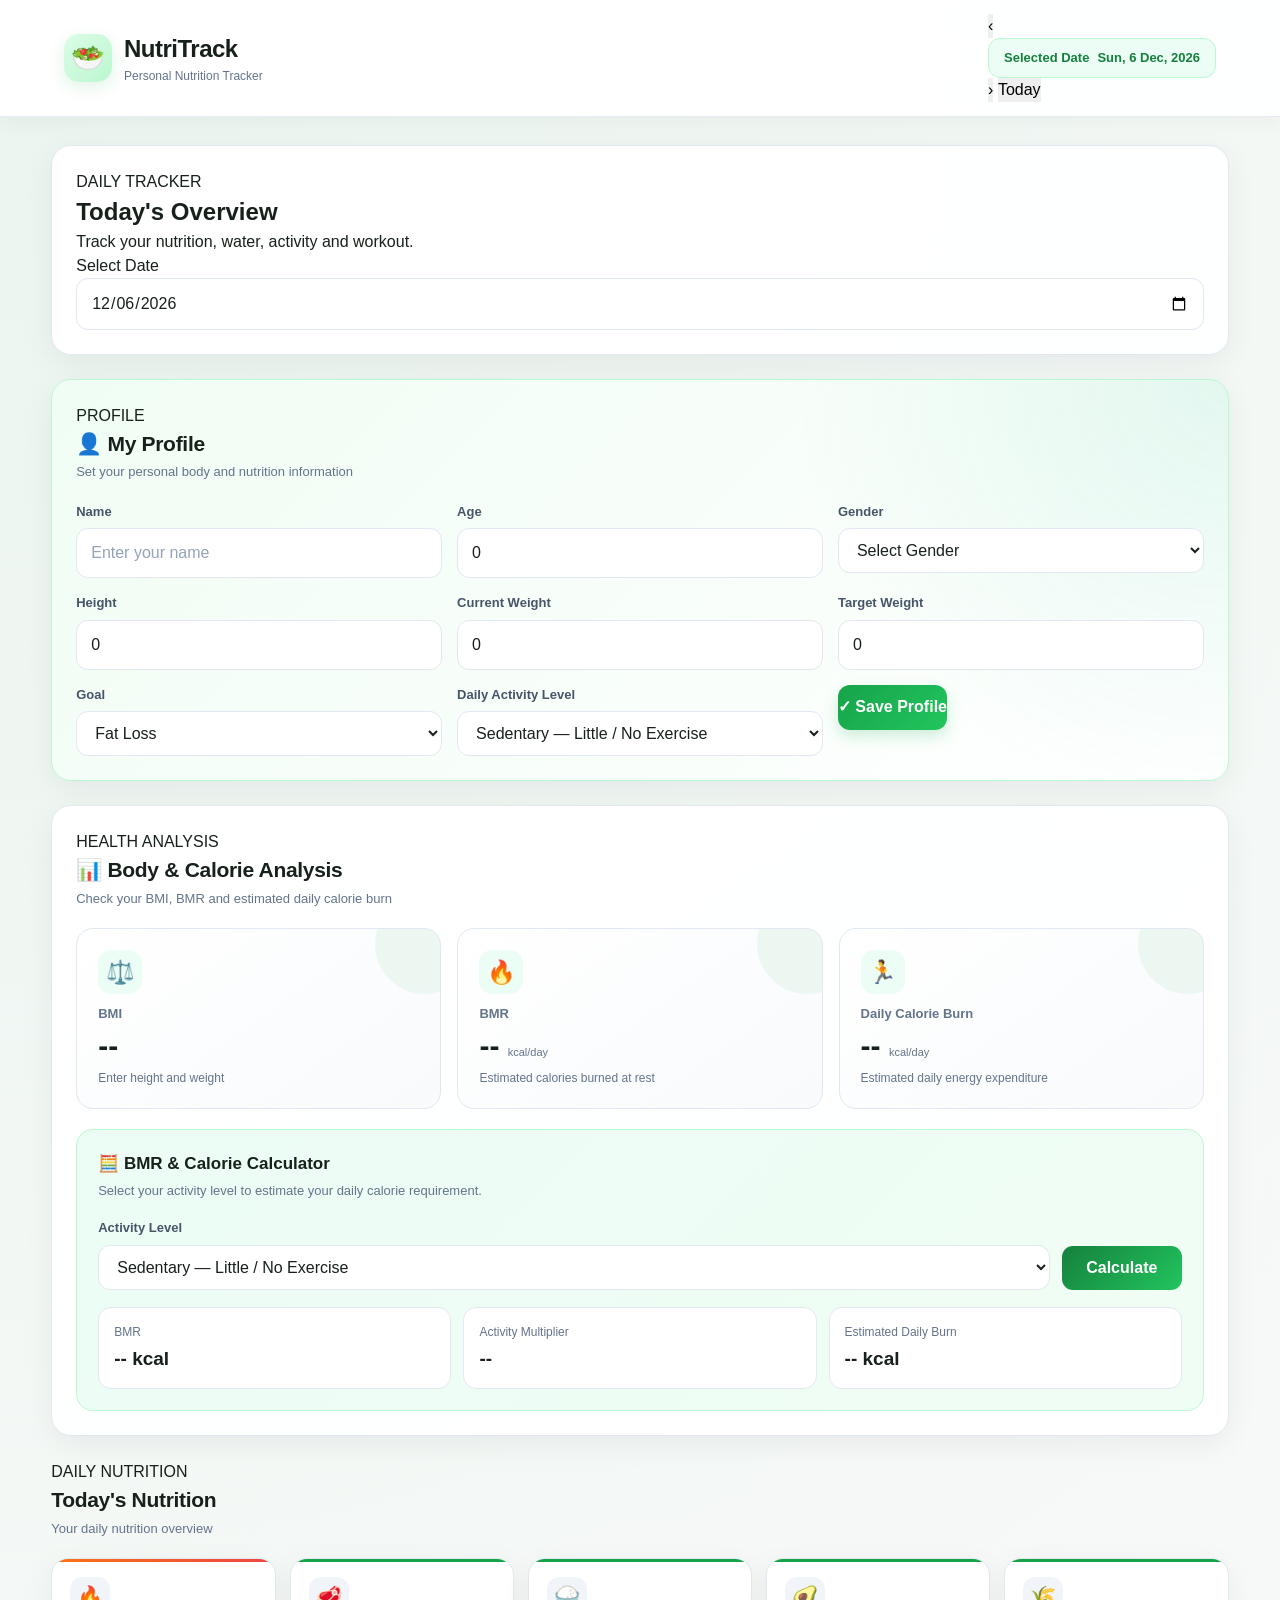
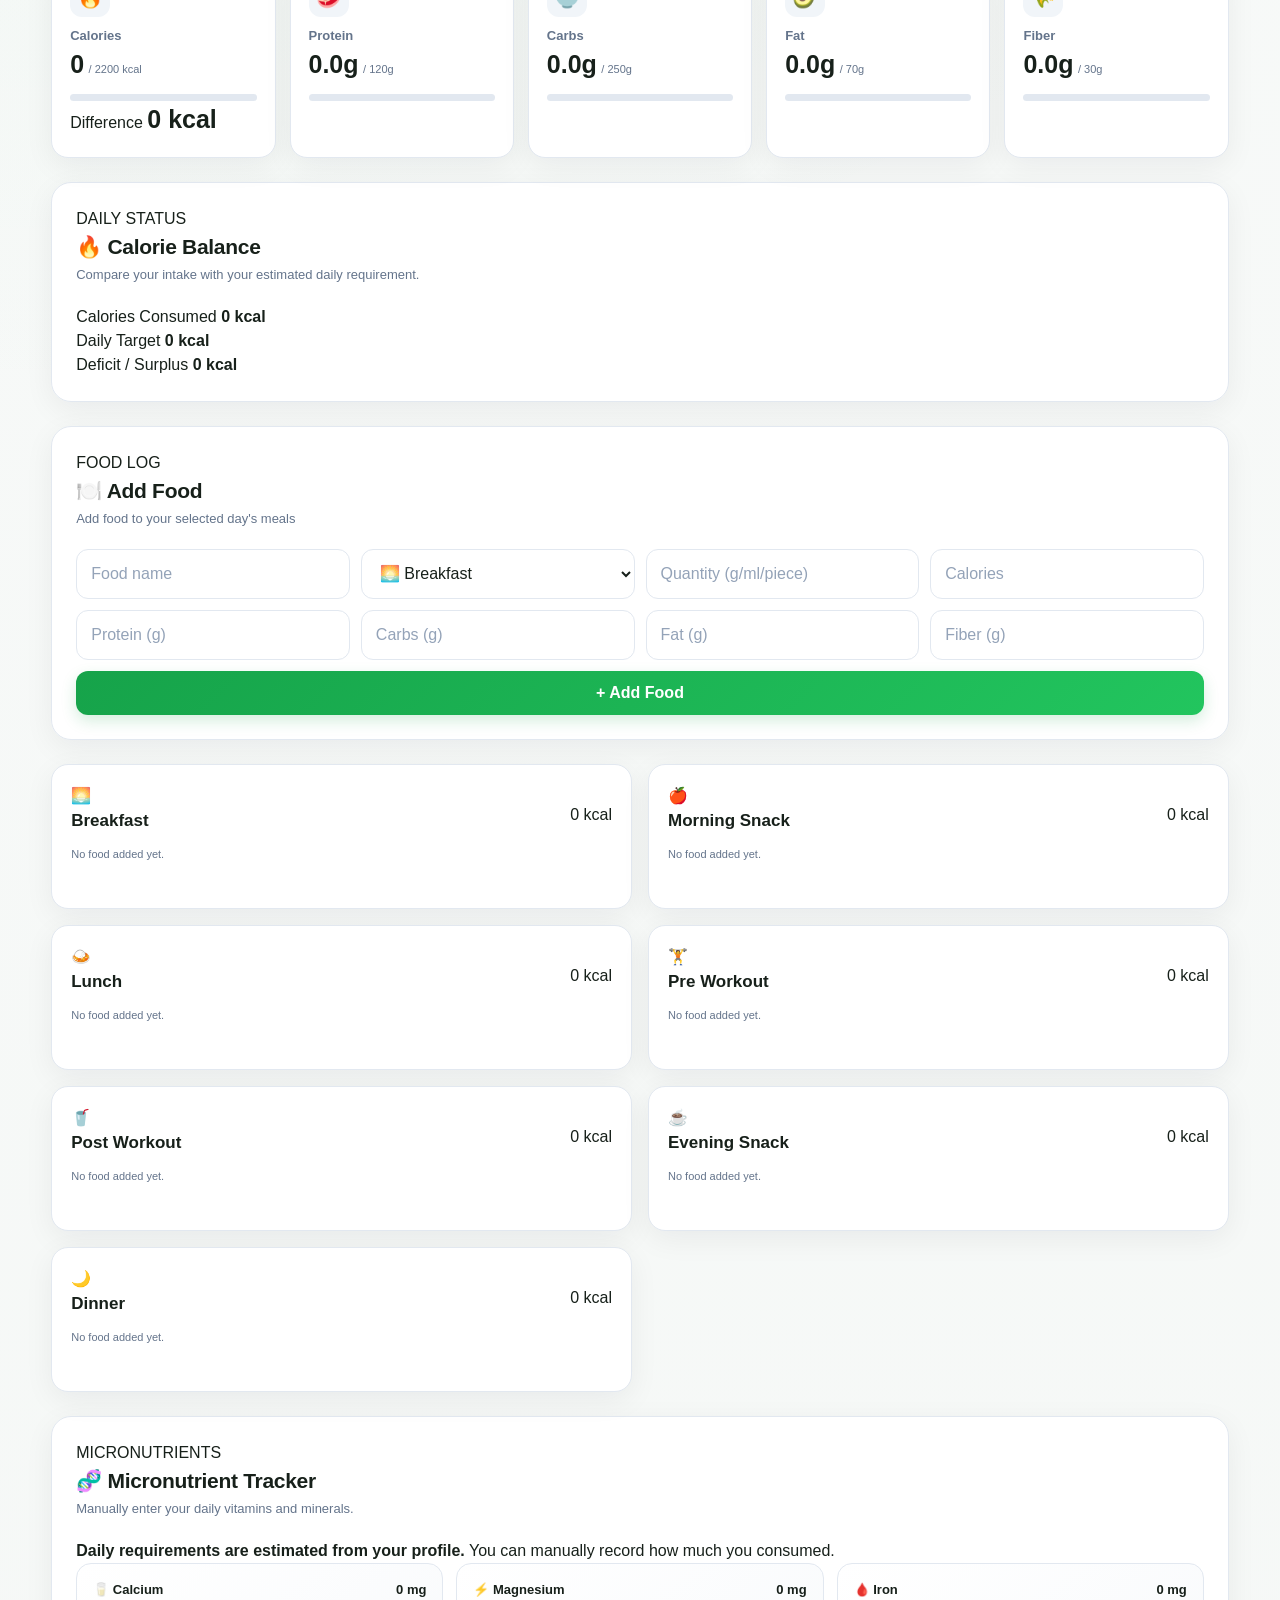
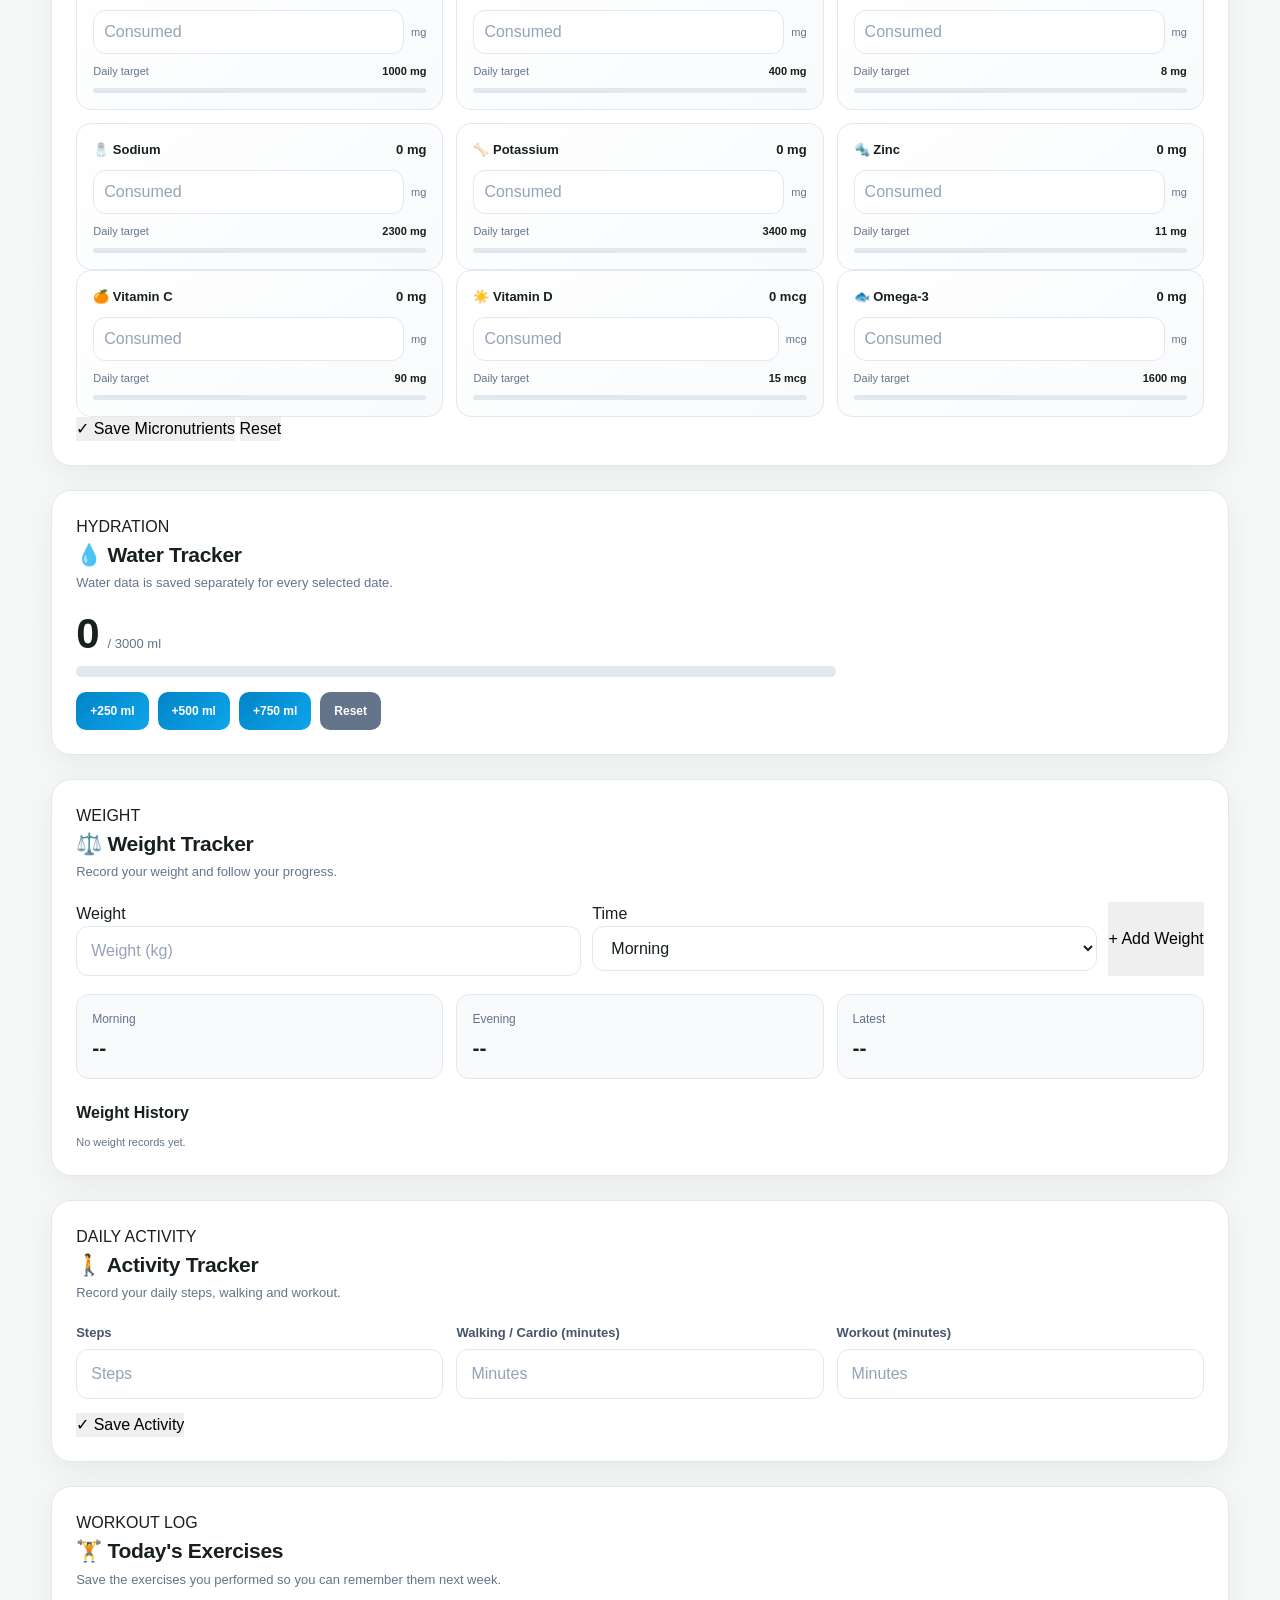
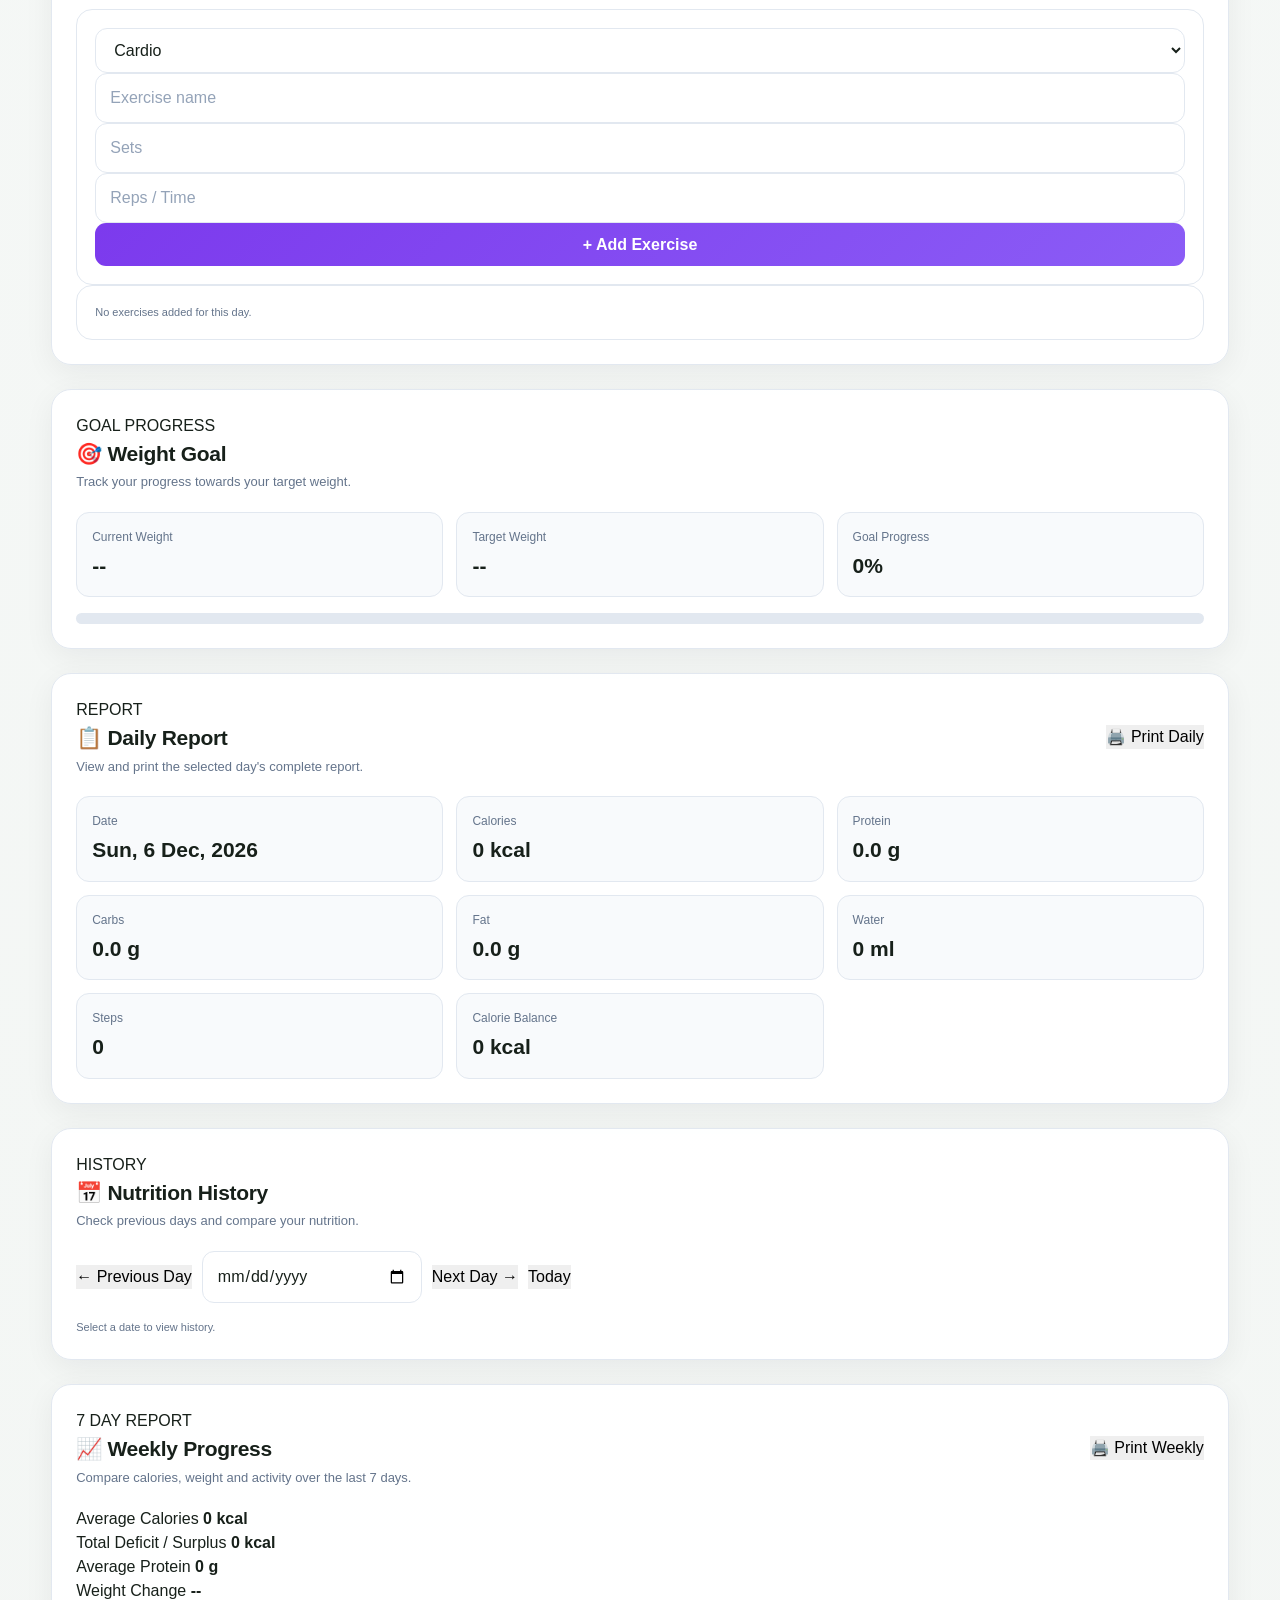
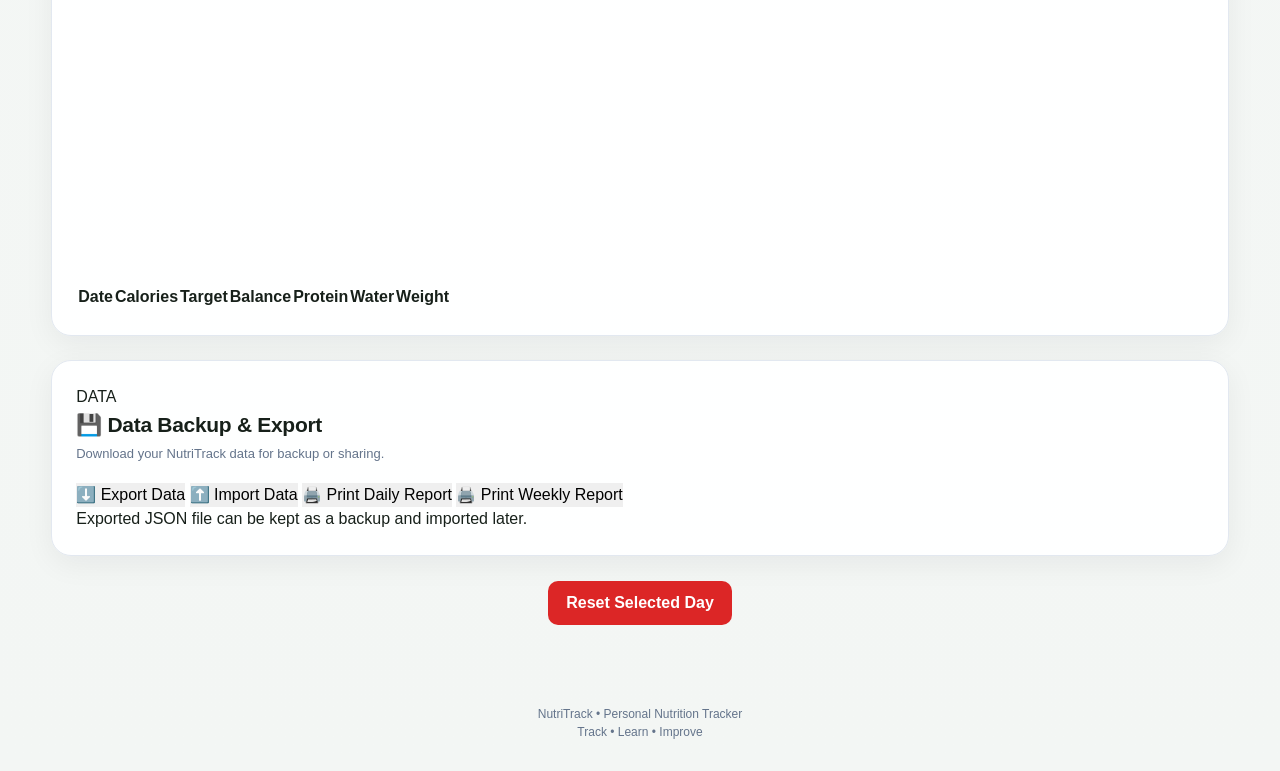
==== commit 9bd82b44: "Add files via upload" ====
--- a/index.html
+++ b/index.html
@@ -1,1061 +1,926 @@
 <!DOCTYPE html>
 <html lang="en">
 <head>
-    <meta charset="UTF-8">
-    <meta name="viewport" content="width=device-width, initial-scale=1.0">
-
-    <title>NutriTrack - Nutrition Tracker</title>
-
-    <link rel="stylesheet" href="style.css">
+<meta charset="UTF-8">
+<meta name="viewport" content="width=device-width, initial-scale=1.0">
+<title>NutriTrack - Nutrition Tracker</title>
+<link rel="stylesheet" href="style.css">
 </head>
 
 <body>
 
+<div id="toast" class="toast" aria-live="polite"></div>
+
 <header class="topbar">
-
     <div class="brand">
-
         <span class="brand-icon">🥗</span>
-
         <div>
             <h1>NutriTrack</h1>
             <p>Personal Nutrition Tracker</p>
         </div>
-
-    </div>
-
-    <div class="date-box">
-        <span id="currentDate"></span>
-    </div>
-
+    </div>
+
+    <div class="date-navigation">
+        <button type="button" onclick="changeSelectedDate(-1)">‹</button>
+        <div class="date-box">
+            <span>Selected Date</span>
+            <strong id="currentDate">--</strong>
+        </div>
+        <button type="button" onclick="changeSelectedDate(1)">›</button>
+        <button type="button" onclick="goToToday()">Today</button>
+    </div>
 </header>
 
-
 <main class="container">
 
-
-    <!-- =========================================
-         PROFILE
-    ========================================== -->
-
-    <section class="profile-card">
-
-        <div class="section-title">
-
+<!-- DAILY CONTROL -->
+<section class="daily-control card">
+    <div>
+        <span class="eyebrow">DAILY TRACKER</span>
+        <h2 id="selectedDateTitle">Today's Overview</h2>
+        <p id="selectedDateSubtitle">Track your nutrition, water, activity and workout.</p>
+    </div>
+
+    <div class="date-picker-wrap">
+        <label for="datePicker">Select Date</label>
+        <input type="date" id="datePicker" onchange="selectDateFromPicker()">
+    </div>
+</section>
+
+<!-- PROFILE -->
+<section class="profile-card">
+    <div class="section-title">
+        <div>
+            <span class="eyebrow">PROFILE</span>
+            <h2>👤 My Profile</h2>
+            <p>Set your personal body and nutrition information</p>
+        </div>
+    </div>
+
+    <div class="profile-grid">
+
+        <div>
+            <label>Name</label>
+            <input id="userName" type="text" placeholder="Enter your name">
+        </div>
+
+        <div>
+            <label>Age</label>
+            <input id="age" type="number" min="1" max="120" placeholder="Age">
+        </div>
+
+        <div>
+            <label>Gender</label>
+            <select id="gender">
+                <option value="">Select Gender</option>
+                <option value="male">Male</option>
+                <option value="female">Female</option>
+            </select>
+        </div>
+
+        <div>
+            <label>Height</label>
+            <input id="height" type="number" min="1" step="0.1" placeholder="Height (cm)">
+        </div>
+
+        <div>
+            <label>Current Weight</label>
+            <input id="currentWeight" type="number" min="0" step="0.1" placeholder="Current Weight (kg)">
+        </div>
+
+        <div>
+            <label>Target Weight</label>
+            <input id="weightGoal" type="number" min="0" step="0.1" placeholder="Target Weight (kg)">
+        </div>
+
+        <div>
+            <label>Goal</label>
+            <select id="goal">
+                <option value="loss">Fat Loss</option>
+                <option value="maintain">Maintain Weight</option>
+                <option value="gain">Weight Gain</option>
+            </select>
+        </div>
+
+        <div>
+            <label>Daily Activity Level</label>
+            <select id="activityLevel">
+                <option value="1.2">Sedentary — Little / No Exercise</option>
+                <option value="1.375">Light Activity — 1–3 days/week</option>
+                <option value="1.55">Moderate Activity — 3–5 days/week</option>
+                <option value="1.725">Very Active — 6–7 days/week</option>
+                <option value="1.9">Extra Active — Very Hard Training</option>
+            </select>
+        </div>
+
+        <div class="profile-save-area">
+            <button type="button" onclick="saveProfile()">✓ Save Profile</button>
+        </div>
+
+    </div>
+</section>
+
+<!-- BODY ANALYSIS -->
+<section class="card">
+    <div class="section-title">
+        <div>
+            <span class="eyebrow">HEALTH ANALYSIS</span>
+            <h2>📊 Body & Calorie Analysis</h2>
+            <p>Check your BMI, BMR and estimated daily calorie burn</p>
+        </div>
+    </div>
+
+    <div class="health-analysis-grid">
+
+        <div class="analysis-card">
+            <div class="analysis-icon">⚖️</div>
+            <h3>BMI</h3>
+            <strong id="bmiValue">--</strong>
+            <p id="bmiCategory">Enter your profile information</p>
+        </div>
+
+        <div class="analysis-card">
+            <div class="analysis-icon">🔥</div>
+            <h3>BMR</h3>
+            <strong><span id="bmrValue">--</span> <small>kcal/day</small></strong>
+            <p>Estimated calories burned at rest</p>
+        </div>
+
+        <div class="analysis-card">
+            <div class="analysis-icon">🏃</div>
+            <h3>Daily Calorie Burn</h3>
+            <strong><span id="tdeeValue">--</span> <small>kcal/day</small></strong>
+            <p>Estimated daily energy expenditure</p>
+        </div>
+
+    </div>
+
+    <div class="calculator-box">
+        <h3>🧮 BMR & Calorie Calculator</h3>
+        <p>Select your activity level to estimate your daily calorie requirement.</p>
+
+        <div class="activity-calculator">
             <div>
-                <h2>👤 My Profile</h2>
-                <p>Set your personal body and nutrition information</p>
-            </div>
-
-        </div>
-
-
-        <div class="profile-grid">
-
-
-            <!-- NAME -->
-
+                <label>Activity Level</label>
+                <select id="calculatorActivity" onchange="calculateHealthMetrics()">
+                    <option value="1.2">Sedentary — Little / No Exercise</option>
+                    <option value="1.375">Light Activity — 1–3 days/week</option>
+                    <option value="1.55">Moderate Activity — 3–5 days/week</option>
+                    <option value="1.725">Very Active — 6–7 days/week</option>
+                    <option value="1.9">Extra Active — Very Hard Training</option>
+                </select>
+            </div>
+
+            <button type="button" onclick="calculateHealthMetrics()">Calculate</button>
+        </div>
+
+        <div class="calorie-breakdown">
             <div>
-                <label>Name</label>
-
-                <input
-                    id="userName"
-                    type="text"
-                    placeholder="Enter your name">
-            </div>
-
-
-            <!-- AGE -->
-
+                <span>BMR</span>
+                <strong id="calculatorBMR">-- kcal</strong>
+            </div>
             <div>
-                <label>Age</label>
-
-                <input
-                    id="age"
-                    type="number"
-                    placeholder="Age">
-            </div>
-
-
-            <!-- GENDER -->
-
+                <span>Activity Multiplier</span>
+                <strong id="activityMultiplier">--</strong>
+            </div>
             <div>
-                <label>Gender</label>
-
-                <select id="gender">
-
-                    <option value="">
-                        Select Gender
-                    </option>
-
-                    <option value="male">
-                        Male
-                    </option>
-
-                    <option value="female">
-                        Female
-                    </option>
-
-                </select>
-
-            </div>
-
-
-            <!-- HEIGHT -->
-
-            <div>
-                <label>Height</label>
-
-                <input
-                    id="height"
-                    type="number"
-                    placeholder="Height (cm)">
-            </div>
-
-
-            <!-- CURRENT WEIGHT -->
-
-            <div>
-                <label>Current Weight</label>
-
-                <input
-                    id="currentWeight"
-                    type="number"
-                    step="0.1"
-                    placeholder="Current Weight (kg)">
-            </div>
-
-
-            <!-- TARGET WEIGHT -->
-
-            <div>
-                <label>Target Weight</label>
-
-                <input
-                    id="weightGoal"
-                    type="number"
-                    step="0.1"
-                    placeholder="Target Weight (kg)">
-            </div>
-
-
-            <!-- GOAL -->
-
-            <div>
-                <label>Goal</label>
-
-                <select id="goal">
-
-                    <option value="loss">
-                        Fat Loss
-                    </option>
-
-                    <option value="maintain">
-                        Maintain Weight
-                    </option>
-
-                    <option value="gain">
-                        Weight Gain
-                    </option>
-
-                </select>
-
-            </div>
-
-
-            <!-- ACTIVITY LEVEL -->
-
-            <div>
-                <label>Daily Activity Level</label>
-
-                <select id="activityLevel">
-
-                    <option value="1.2">
-                        Sedentary — Little / No Exercise
-                    </option>
-
-                    <option value="1.375">
-                        Light Activity — 1–3 days/week
-                    </option>
-
-                    <option value="1.55">
-                        Moderate Activity — 3–5 days/week
-                    </option>
-
-                    <option value="1.725">
-                        Very Active — 6–7 days/week
-                    </option>
-
-                    <option value="1.9">
-                        Extra Active — Very Hard Training
-                    </option>
-
-                </select>
-
-            </div>
-
-
-            <!-- SAVE -->
-
-            <button onclick="saveProfile()">
-                Save Profile
-            </button>
-
-
-        </div>
-
-    </section>
-
-
-
-    <!-- =========================================
-         BMI / BMR / TDEE
-    ========================================== -->
-
-    <section class="card">
-
-        <div class="section-title">
-
-            <div>
-                <h2>📊 Body & Calorie Analysis</h2>
-
-                <p>
-                    Check your BMI, BMR and estimated daily calorie burn
-                </p>
-            </div>
-
-        </div>
-
-
-        <div class="health-analysis-grid">
-
-
-            <!-- BMI -->
-
-            <div class="analysis-card">
-
-                <div class="analysis-icon">
-                    ⚖️
-                </div>
-
-                <h3>BMI</h3>
-
-                <strong id="bmiValue">
-                    --
-                </strong>
-
-                <p id="bmiCategory">
-                    Enter your profile information
-                </p>
-
-            </div>
-
-
-            <!-- BMR -->
-
-            <div class="analysis-card">
-
-                <div class="analysis-icon">
-                    🔥
-                </div>
-
-                <h3>BMR</h3>
-
-                <strong>
-
-                    <span id="bmrValue">
-                        --
-                    </span>
-
-                    <small>
-                        kcal/day
-                    </small>
-
-                </strong>
-
-                <p>
-                    Estimated calories burned at rest
-                </p>
-
-            </div>
-
-
-            <!-- TDEE -->
-
-            <div class="analysis-card">
-
-                <div class="analysis-icon">
-                    🏃
-                </div>
-
-                <h3>Daily Calorie Burn</h3>
-
-                <strong>
-
-                    <span id="tdeeValue">
-                        --
-                    </span>
-
-                    <small>
-                        kcal/day
-                    </small>
-
-                </strong>
-
-                <p>
-                    Estimated daily energy expenditure
-                </p>
-
-            </div>
-
-
-        </div>
-
-
-
-        <!-- =====================================
-             CALCULATOR
-        ====================================== -->
-
-        <div class="calculator-box">
-
-            <h3>
-                🧮 BMR & Calorie Calculator
-            </h3>
-
-            <p>
-                Select your activity level to estimate
-                your daily calorie requirement.
-            </p>
-
-
-            <div class="activity-calculator">
-
-
-                <div>
-
-                    <label>
-                        Activity Level
-                    </label>
-
-                    <select
-                        id="calculatorActivity"
-                        onchange="calculateHealthMetrics()">
-
-                        <option value="1.2">
-                            Sedentary — Little / No Exercise
-                        </option>
-
-                        <option value="1.375">
-                            Light Activity — 1–3 days/week
-                        </option>
-
-                        <option value="1.55">
-                            Moderate Activity — 3–5 days/week
-                        </option>
-
-                        <option value="1.725">
-                            Very Active — 6–7 days/week
-                        </option>
-
-                        <option value="1.9">
-                            Extra Active — Very Hard Training
-                        </option>
-
-                    </select>
-
-                </div>
-
-
-                <button onclick="calculateHealthMetrics()">
-                    Calculate
-                </button>
-
-
-            </div>
-
-
-            <div class="calorie-breakdown">
-
-
-                <div>
-
-                    <span>
-                        BMR
-                    </span>
-
-                    <strong id="calculatorBMR">
-                        -- kcal
-                    </strong>
-
-                </div>
-
-
-                <div>
-
-                    <span>
-                        Activity Multiplier
-                    </span>
-
-                    <strong id="activityMultiplier">
-                        --
-                    </strong>
-
-                </div>
-
-
-                <div>
-
-                    <span>
-                        Estimated Daily Burn
-                    </span>
-
-                    <strong id="calculatorTDEE">
-                        -- kcal
-                    </strong>
-
-                </div>
-
-
-            </div>
-
-        </div>
-
-    </section>
-
-
-
-    <!-- =========================================
-         TODAY'S NUTRITION
-    ========================================== -->
-
-    <section>
-
-        <div class="section-title">
-
-            <div>
-
-                <h2>
-                    Today's Nutrition
-                </h2>
-
-                <p>
-                    Your daily nutrition overview
-                </p>
-
-            </div>
-
-        </div>
-
-
-        <div class="summary-grid">
-
-
-            <!-- CALORIES -->
-
-            <div class="summary-card calories">
-
-                <div class="summary-icon">
-                    🔥
-                </div>
-
-                <h3>
-                    Calories
-                </h3>
-
-                <strong>
-                    <span id="totalCalories">
-                        0
-                    </span>
-                </strong>
-
-                <span class="target">
-                    /
-                    <span id="calorieTarget">
-                        2200
-                    </span>
-                    kcal
-                </span>
-
-                <div class="progress">
-
-                    <div id="calorieProgress"></div>
-
-                </div>
-
-            </div>
-
-
-
-            <!-- PROTEIN -->
-
-            <div class="summary-card">
-
-                <div class="summary-icon">
-                    🥩
-                </div>
-
-                <h3>
-                    Protein
-                </h3>
-
-                <strong>
-                    <span id="totalProtein">
-                        0
-                    </span>g
-                </strong>
-
-                <span class="target">
-                    /
-                    <span id="proteinTarget">
-                        120
-                    </span>g
-                </span>
-
-                <div class="progress">
-
-                    <div id="proteinProgress"></div>
-
-                </div>
-
-            </div>
-
-
-
-            <!-- CARBS -->
-
-            <div class="summary-card">
-
-                <div class="summary-icon">
-                    🍚
-                </div>
-
-                <h3>
-                    Carbs
-                </h3>
-
-                <strong>
-                    <span id="totalCarbs">
-                        0
-                    </span>g
-                </strong>
-
-                <span class="target">
-                    / 250g
-                </span>
-
-                <div class="progress">
-
-                    <div id="carbProgress"></div>
-
-                </div>
-
-            </div>
-
-
-
-            <!-- FAT -->
-
-            <div class="summary-card">
-
-                <div class="summary-icon">
-                    🥑
-                </div>
-
-                <h3>
-                    Fat
-                </h3>
-
-                <strong>
-                    <span id="totalFat">
-                        0
-                    </span>g
-                </strong>
-
-                <span class="target">
-                    / 70g
-                </span>
-
-                <div class="progress">
-
-                    <div id="fatProgress"></div>
-
-                </div>
-
-            </div>
-
-
-
-            <!-- FIBER -->
-
-            <div class="summary-card">
-
-                <div class="summary-icon">
-                    🌾
-                </div>
-
-                <h3>
-                    Fiber
-                </h3>
-
-                <strong>
-                    <span id="totalFiber">
-                        0
-                    </span>g
-                </strong>
-
-                <span class="target">
-                    / 30g
-                </span>
-
-                <div class="progress">
-
-                    <div id="fiberProgress"></div>
-
-                </div>
-
-            </div>
-
-
-        </div>
-
-    </section>
-
-
-
-    <!-- =========================================
-         ADD FOOD
-    ========================================== -->
-
-    <section class="card">
-
-        <div class="section-title">
-
-            <div>
-
-                <h2>
-                    🍽️ Add Food
-                </h2>
-
-                <p>
-                    Add food to your daily meals
-                </p>
-
-            </div>
-
-        </div>
-
-
-        <div class="food-form">
-
-
-            <input
-                id="foodName"
-                type="text"
-                placeholder="Food name">
-
-
-            <select id="mealType">
-
-                <option value="Breakfast">
-                    🌅 Breakfast
-                </option>
-
-                <option value="Morning Snack">
-                    🍎 Morning Snack
-                </option>
-
-                <option value="Lunch">
-                    🍛 Lunch
-                </option>
-
-                <option value="Pre Workout">
-                    🏋️ Pre Workout
-                </option>
-
-                <option value="Post Workout">
-                    🥤 Post Workout
-                </option>
-
-                <option value="Evening Snack">
-                    ☕ Evening Snack
-                </option>
-
-                <option value="Dinner">
-                    🌙 Dinner
-                </option>
-
+                <span>Estimated Daily Burn</span>
+                <strong id="calculatorTDEE">-- kcal</strong>
+            </div>
+        </div>
+    </div>
+</section>
+
+<!-- NUTRITION SUMMARY -->
+<section>
+    <div class="section-title">
+        <div>
+            <span class="eyebrow">DAILY NUTRITION</span>
+            <h2>Today's Nutrition</h2>
+            <p id="nutritionDateText">Your daily nutrition overview</p>
+        </div>
+    </div>
+
+    <div class="summary-grid">
+
+        <div class="summary-card calories">
+            <div class="summary-icon">🔥</div>
+            <h3>Calories</h3>
+            <strong><span id="totalCalories">0</span></strong>
+            <span class="target">/ <span id="calorieTarget">2200</span> kcal</span>
+            <div class="progress"><div id="calorieProgress"></div></div>
+            <div class="summary-extra">
+                <span>Difference</span>
+                <strong id="calorieDifference">0 kcal</strong>
+            </div>
+        </div>
+
+        <div class="summary-card">
+            <div class="summary-icon">🥩</div>
+            <h3>Protein</h3>
+            <strong><span id="totalProtein">0</span>g</strong>
+            <span class="target">/ <span id="proteinTarget">120</span>g</span>
+            <div class="progress"><div id="proteinProgress"></div></div>
+        </div>
+
+        <div class="summary-card">
+            <div class="summary-icon">🍚</div>
+            <h3>Carbs</h3>
+            <strong><span id="totalCarbs">0</span>g</strong>
+            <span class="target">/ 250g</span>
+            <div class="progress"><div id="carbProgress"></div></div>
+        </div>
+
+        <div class="summary-card">
+            <div class="summary-icon">🥑</div>
+            <h3>Fat</h3>
+            <strong><span id="totalFat">0</span>g</strong>
+            <span class="target">/ 70g</span>
+            <div class="progress"><div id="fatProgress"></div></div>
+        </div>
+
+        <div class="summary-card">
+            <div class="summary-icon">🌾</div>
+            <h3>Fiber</h3>
+            <strong><span id="totalFiber">0</span>g</strong>
+            <span class="target">/ 30g</span>
+            <div class="progress"><div id="fiberProgress"></div></div>
+        </div>
+
+    </div>
+</section>
+
+<!-- CALORIE BALANCE -->
+<section class="card calorie-status-card">
+    <div class="section-title">
+        <div>
+            <span class="eyebrow">DAILY STATUS</span>
+            <h2>🔥 Calorie Balance</h2>
+            <p>Compare your intake with your estimated daily requirement.</p>
+        </div>
+    </div>
+
+    <div class="calorie-status-grid">
+
+        <div>
+            <span>Calories Consumed</span>
+            <strong id="statusCaloriesConsumed">0 kcal</strong>
+        </div>
+
+        <div>
+            <span>Daily Target</span>
+            <strong id="statusCaloriesTarget">0 kcal</strong>
+        </div>
+
+        <div>
+            <span>Deficit / Surplus</span>
+            <strong id="statusCaloriesDifference">0 kcal</strong>
+        </div>
+
+    </div>
+</section>
+
+<!-- ADD FOOD -->
+<section class="card">
+    <div class="section-title">
+        <div>
+            <span class="eyebrow">FOOD LOG</span>
+            <h2>🍽️ Add Food</h2>
+            <p>Add food to your selected day's meals</p>
+        </div>
+    </div>
+
+    <div class="food-form">
+
+        <input id="foodName" type="text" placeholder="Food name">
+
+        <select id="mealType">
+            <option value="Breakfast">🌅 Breakfast</option>
+            <option value="Morning Snack">🍎 Morning Snack</option>
+            <option value="Lunch">🍛 Lunch</option>
+            <option value="Pre Workout">🏋️ Pre Workout</option>
+            <option value="Post Workout">🥤 Post Workout</option>
+            <option value="Evening Snack">☕ Evening Snack</option>
+            <option value="Dinner">🌙 Dinner</option>
+        </select>
+
+        <input id="foodQuantity" type="number" min="0" step="0.1" placeholder="Quantity (g/ml/piece)">
+        <input id="foodCalories" type="number" min="0" step="0.1" placeholder="Calories">
+        <input id="foodProtein" type="number" min="0" step="0.1" placeholder="Protein (g)">
+        <input id="foodCarbs" type="number" min="0" step="0.1" placeholder="Carbs (g)">
+        <input id="foodFat" type="number" min="0" step="0.1" placeholder="Fat (g)">
+        <input id="foodFiber" type="number" min="0" step="0.1" placeholder="Fiber (g)">
+
+        <button type="button" onclick="addFood()">+ Add Food</button>
+
+    </div>
+</section>
+
+<!-- MEALS -->
+<section class="meals-section">
+
+    <div class="meal-card">
+        <div class="meal-header">
+            <div><span class="meal-icon">🌅</span><h2>Breakfast</h2></div>
+            <span id="BreakfastTotal" class="meal-total">0 kcal</span>
+        </div>
+        <div id="Breakfast"><p class="food-info">No food added yet.</p></div>
+    </div>
+
+    <div class="meal-card">
+        <div class="meal-header">
+            <div><span class="meal-icon">🍎</span><h2>Morning Snack</h2></div>
+            <span id="MorningSnackTotal" class="meal-total">0 kcal</span>
+        </div>
+        <div id="MorningSnack"><p class="food-info">No food added yet.</p></div>
+    </div>
+
+    <div class="meal-card">
+        <div class="meal-header">
+            <div><span class="meal-icon">🍛</span><h2>Lunch</h2></div>
+            <span id="LunchTotal" class="meal-total">0 kcal</span>
+        </div>
+        <div id="Lunch"><p class="food-info">No food added yet.</p></div>
+    </div>
+
+    <div class="meal-card">
+        <div class="meal-header">
+            <div><span class="meal-icon">🏋️</span><h2>Pre Workout</h2></div>
+            <span id="PreWorkoutTotal" class="meal-total">0 kcal</span>
+        </div>
+        <div id="PreWorkout"><p class="food-info">No food added yet.</p></div>
+    </div>
+
+    <div class="meal-card">
+        <div class="meal-header">
+            <div><span class="meal-icon">🥤</span><h2>Post Workout</h2></div>
+            <span id="PostWorkoutTotal" class="meal-total">0 kcal</span>
+        </div>
+        <div id="PostWorkout"><p class="food-info">No food added yet.</p></div>
+    </div>
+
+    <div class="meal-card">
+        <div class="meal-header">
+            <div><span class="meal-icon">☕</span><h2>Evening Snack</h2></div>
+            <span id="EveningSnackTotal" class="meal-total">0 kcal</span>
+        </div>
+        <div id="EveningSnack"><p class="food-info">No food added yet.</p></div>
+    </div>
+
+    <div class="meal-card">
+        <div class="meal-header">
+            <div><span class="meal-icon">🌙</span><h2>Dinner</h2></div>
+            <span id="DinnerTotal" class="meal-total">0 kcal</span>
+        </div>
+        <div id="Dinner"><p class="food-info">No food added yet.</p></div>
+    </div>
+
+</section>
+
+<!-- MICRONUTRIENTS PART 1 -->
+<section class="card">
+    <div class="section-title">
+        <div>
+            <span class="eyebrow">MICRONUTRIENTS</span>
+            <h2>🧬 Micronutrient Tracker</h2>
+            <p>Manually enter your daily vitamins and minerals.</p>
+        </div>
+    </div>
+
+    <div class="micro-info-box">
+        <strong>Daily requirements are estimated from your profile.</strong>
+        <span>You can manually record how much you consumed.</span>
+    </div>
+
+    <div class="micro-grid">
+
+        <div class="micro-card">
+            <div class="micro-card-header">
+                <span>🥛 Calcium</span>
+                <strong id="calcium">0 mg</strong>
+            </div>
+            <div class="micro-input-row">
+                <input id="calciumInput" type="number" min="0" step="0.1" placeholder="Consumed">
+                <span>mg</span>
+            </div>
+            <div class="micro-target"><span>Daily target</span><strong id="calciumTarget">-- mg</strong></div>
+            <div class="progress"><div id="calciumProgress"></div></div>
+        </div>
+
+        <div class="micro-card">
+            <div class="micro-card-header">
+                <span>⚡ Magnesium</span>
+                <strong id="magnesium">0 mg</strong>
+            </div>
+            <div class="micro-input-row">
+                <input id="magnesiumInput" type="number" min="0" step="0.1" placeholder="Consumed">
+                <span>mg</span>
+            </div>
+            <div class="micro-target"><span>Daily target</span><strong id="magnesiumTarget">-- mg</strong></div>
+            <div class="progress"><div id="magnesiumProgress"></div></div>
+        </div>
+
+        <div class="micro-card">
+            <div class="micro-card-header">
+                <span>🩸 Iron</span>
+                <strong id="iron">0 mg</strong>
+            </div>
+            <div class="micro-input-row">
+                <input id="ironInput" type="number" min="0" step="0.1" placeholder="Consumed">
+                <span>mg</span>
+            </div>
+            <div class="micro-target"><span>Daily target</span><strong id="ironTarget">-- mg</strong></div>
+            <div class="progress"><div id="ironProgress"></div></div>
+        </div>
+
+        <div class="micro-card">
+            <div class="micro-card-header">
+                <span>🧂 Sodium</span>
+                <strong id="sodium">0 mg</strong>
+            </div>
+            <div class="micro-input-row">
+                <input id="sodiumInput" type="number" min="0" step="0.1" placeholder="Consumed">
+                <span>mg</span>
+            </div>
+            <div class="micro-target"><span>Daily target</span><strong id="sodiumTarget">-- mg</strong></div>
+            <div class="progress"><div id="sodiumProgress"></div></div>
+        </div>
+
+        <div class="micro-card">
+            <div class="micro-card-header">
+                <span>🦴 Potassium</span>
+                <strong id="potassium">0 mg</strong>
+            </div>
+            <div class="micro-input-row">
+                <input id="potassiumInput" type="number" min="0" step="0.1" placeholder="Consumed">
+                <span>mg</span>
+            </div>
+            <div class="micro-target"><span>Daily target</span><strong id="potassiumTarget">-- mg</strong></div>
+            <div class="progress"><div id="potassiumProgress"></div></div>
+        </div>
+
+        <div class="micro-card">
+            <div class="micro-card-header">
+                <span>🔩 Zinc</span>
+                <strong id="zinc">0 mg</strong>
+            </div>
+            <div class="micro-input-row">
+                <input id="zincInput" type="number" min="0" step="0.1" placeholder="Consumed">
+                <span>mg</span>
+            </div>
+            <div class="micro-target"><span>Daily target</span><strong id="zincTarget">-- mg</strong></div>
+            <div class="progress"><div id="zincProgress"></div></div>
+        </div>
+
+    </div>
+    <!-- MICRONUTRIENTS PART 2 -->
+
+    <div class="micro-grid">
+
+        <div class="micro-card">
+            <div class="micro-card-header">
+                <span>🍊 Vitamin C</span>
+                <strong id="vitaminC">0 mg</strong>
+            </div>
+            <div class="micro-input-row">
+                <input id="vitaminCInput" type="number" min="0" step="0.1" placeholder="Consumed">
+                <span>mg</span>
+            </div>
+            <div class="micro-target">
+                <span>Daily target</span>
+                <strong id="vitaminCTarget">-- mg</strong>
+            </div>
+            <div class="progress"><div id="vitaminCProgress"></div></div>
+        </div>
+
+        <div class="micro-card">
+            <div class="micro-card-header">
+                <span>☀️ Vitamin D</span>
+                <strong id="vitaminD">0 mcg</strong>
+            </div>
+            <div class="micro-input-row">
+                <input id="vitaminDInput" type="number" min="0" step="0.1" placeholder="Consumed">
+                <span>mcg</span>
+            </div>
+            <div class="micro-target">
+                <span>Daily target</span>
+                <strong id="vitaminDTarget">-- mcg</strong>
+            </div>
+            <div class="progress"><div id="vitaminDProgress"></div></div>
+        </div>
+
+        <div class="micro-card">
+            <div class="micro-card-header">
+                <span>🐟 Omega-3</span>
+                <strong id="omega3">0 mg</strong>
+            </div>
+            <div class="micro-input-row">
+                <input id="omega3Input" type="number" min="0" step="0.1" placeholder="Consumed">
+                <span>mg</span>
+            </div>
+            <div class="micro-target">
+                <span>Daily target</span>
+                <strong id="omega3Target">-- mg</strong>
+            </div>
+            <div class="progress"><div id="omega3Progress"></div></div>
+        </div>
+
+    </div>
+
+    <div class="micro-save-row">
+        <button type="button" onclick="saveMicronutrients()">✓ Save Micronutrients</button>
+        <button type="button" class="secondary-btn" onclick="resetMicronutrients()">Reset</button>
+    </div>
+</section>
+
+
+<!-- WATER -->
+<section class="card">
+    <div class="section-title">
+        <div>
+            <span class="eyebrow">HYDRATION</span>
+            <h2>💧 Water Tracker</h2>
+            <p>Water data is saved separately for every selected date.</p>
+        </div>
+    </div>
+
+    <div class="water-box">
+
+        <div class="water-number">
+            <strong id="waterAmount">0</strong>
+            <span>/ <span id="waterTarget">3000</span> ml</span>
+        </div>
+
+        <div class="progress large">
+            <div id="waterProgress"></div>
+        </div>
+
+        <div class="water-buttons">
+            <button type="button" onclick="addWater(250)">+250 ml</button>
+            <button type="button" onclick="addWater(500)">+500 ml</button>
+            <button type="button" onclick="addWater(750)">+750 ml</button>
+            <button type="button" onclick="resetWater()">Reset</button>
+        </div>
+
+    </div>
+</section>
+
+
+<!-- WEIGHT TRACKER -->
+<section class="card">
+    <div class="section-title">
+        <div>
+            <span class="eyebrow">WEIGHT</span>
+            <h2>⚖️ Weight Tracker</h2>
+            <p>Record your weight and follow your progress.</p>
+        </div>
+    </div>
+
+    <div class="weight-form">
+        <div>
+            <label>Weight</label>
+            <input id="weightInput" type="number" min="0" step="0.1" placeholder="Weight (kg)">
+        </div>
+
+        <div>
+            <label>Time</label>
+            <select id="weightTime">
+                <option value="Morning">Morning</option>
+                <option value="Afternoon">Afternoon</option>
+                <option value="Evening">Evening</option>
+                <option value="Night">Night</option>
             </select>
-
-
-            <input
-                id="foodQuantity"
-                type="number"
-                placeholder="Quantity (g/ml/piece)">
-
-
-            <input
-                id="foodCalories"
-                type="number"
-                placeholder="Calories">
-
-
-            <input
-                id="foodProtein"
-                type="number"
-                placeholder="Protein (g)">
-
-
-            <input
-                id="foodCarbs"
-                type="number"
-                placeholder="Carbs (g)">
-
-
-            <input
-                id="foodFat"
-                type="number"
-                placeholder="Fat (g)">
-
-
-            <input
-                id="foodFiber"
-                type="number"
-                placeholder="Fiber (g)">
-
-
-            <button onclick="addFood()">
-                + Add Food
-            </button>
-
-
-        </div>
-
-    </section>
-
-
-
-    <!-- =========================================
-         MEALS
-    ========================================== -->
-
-    <section class="meals-section">
-
-
-        <div class="meal-card">
-
-            <h2>
-                🌅 Breakfast
-            </h2>
-
-            <div id="Breakfast"></div>
-
-        </div>
-
-
-        <div class="meal-card">
-
-            <h2>
-                🍎 Morning Snack
-            </h2>
-
-            <div id="MorningSnack"></div>
-
-        </div>
-
-
-        <div class="meal-card">
-
-            <h2>
-                🍛 Lunch
-            </h2>
-
-            <div id="Lunch"></div>
-
-        </div>
-
-
-        <div class="meal-card">
-
-            <h2>
-                🏋️ Pre Workout
-            </h2>
-
-            <div id="PreWorkout"></div>
-
-        </div>
-
-
-        <div class="meal-card">
-
-            <h2>
-                🥤 Post Workout
-            </h2>
-
-            <div id="PostWorkout"></div>
-
-        </div>
-
-
-        <div class="meal-card">
-
-            <h2>
-                ☕ Evening Snack
-            </h2>
-
-            <div id="EveningSnack"></div>
-
-        </div>
-
-
-        <div class="meal-card">
-
-            <h2>
-                🌙 Dinner
-            </h2>
-
-            <div id="Dinner"></div>
-
-        </div>
-
-
-    </section>
-
-
-
-    <!-- =========================================
-         MICRONUTRIENTS
-    ========================================== -->
-
-    <section class="card">
-
-        <div class="section-title">
-
-            <div>
-
-                <h2>
-                    🧬 Micronutrients
-                </h2>
-
-                <p>
-                    Track your vitamins and minerals
-                </p>
-
-            </div>
-
-        </div>
-
-
-        <div class="micro-grid">
-
-
-            <div class="micro-item">
-
-                <span>
-                    🥛 Calcium
-                </span>
-
-                <strong id="calcium">
-                    0 mg
-                </strong>
-
-            </div>
-
-
-            <div class="micro-item">
-
-                <span>
-                    ⚡ Magnesium
-                </span>
-
-                <strong id="magnesium">
-                    0 mg
-                </strong>
-
-            </div>
-
-
-            <div class="micro-item">
-
-                <span>
-                    🩸 Iron
-                </span>
-
-                <strong id="iron">
-                    0 mg
-                </strong>
-
-            </div>
-
-
-            <div class="micro-item">
-
-                <span>
-                    🧂 Sodium
-                </span>
-
-                <strong id="sodium">
-                    0 mg
-                </strong>
-
-            </div>
-
-
-            <div class="micro-item">
-
-                <span>
-                    🦴 Potassium
-                </span>
-
-                <strong id="potassium">
-                    0 mg
-                </strong>
-
-            </div>
-
-
-            <div class="micro-item">
-
-                <span>
-                    🔩 Zinc
-                </span>
-
-                <strong id="zinc">
-                    0 mg
-                </strong>
-
-            </div>
-
-
-            <div class="micro-item">
-
-                <span>
-                    🍊 Vitamin C
-                </span>
-
-                <strong id="vitaminC">
-                    0 mg
-                </strong>
-
-            </div>
-
-
-            <div class="micro-item">
-
-                <span>
-                    ☀️ Vitamin D
-                </span>
-
-                <strong id="vitaminD">
-                    0 mcg
-                </strong>
-
-            </div>
-
-
-            <div class="micro-item">
-
-                <span>
-                    🐟 Omega-3
-                </span>
-
-                <strong id="omega3">
-                    0 mg
-                </strong>
-
-            </div>
-
-
-        </div>
-
-    </section>
-
-
-
-    <!-- =========================================
-         WATER
-    ========================================== -->
-
-    <section class="card">
-
-        <div class="section-title">
-
-            <div>
-
-                <h2>
-                    💧 Water Tracker
-                </h2>
-
-                <p>
-                    Stay hydrated throughout the day
-                </p>
-
-            </div>
-
-        </div>
-
-
-        <div class="water-box">
-
-
-            <div class="water-number">
-
-                <strong id="waterAmount">
-                    0
-                </strong>
-
-                <span>
-                    / 3000 ml
-                </span>
-
-            </div>
-
-
-            <div class="progress large">
-
-                <div id="waterProgress"></div>
-
-            </div>
-
-
-            <div class="water-buttons">
-
-                <button onclick="addWater(250)">
-                    +250 ml
-                </button>
-
-                <button onclick="addWater(500)">
-                    +500 ml
-                </button>
-
-                <button onclick="addWater(750)">
-                    +750 ml
-                </button>
-
-                <button onclick="resetWater()">
-                    Reset
-                </button>
-
-            </div>
-
-
-        </div>
-
-    </section>
-
-
-
-    <!-- =========================================
-         WEIGHT TRACKER
-    ========================================== -->
-
-    <section class="card">
+        </div>
+
+        <button type="button" onclick="addWeight()">+ Add Weight</button>
+    </div>
+
+    <div class="weight-summary">
+
+        <div>
+            <span>Morning</span>
+            <strong id="morningWeight">--</strong>
+        </div>
+
+        <div>
+            <span>Evening</span>
+            <strong id="eveningWeight">--</strong>
+        </div>
+
+        <div>
+            <span>Latest</span>
+            <strong id="latestWeight">--</strong>
+        </div>
+
+    </div>
+
+    <div class="weight-history">
+        <h3>Weight History</h3>
+        <div id="weightHistory">
+            <p class="food-info">No weight records yet.</p>
+        </div>
+    </div>
+</section>
+
+
+<!-- ACTIVITY -->
+<section class="card">
+    <div class="section-title">
+        <div>
+            <span class="eyebrow">DAILY ACTIVITY</span>
+            <h2>🚶 Activity Tracker</h2>
+            <p>Record your daily steps, walking and workout.</p>
+        </div>
+    </div>
+
+    <div class="activity-grid">
+
+        <div>
+            <label>Steps</label>
+            <input id="steps" type="number" min="0" placeholder="Steps">
+        </div>
+
+        <div>
+            <label>Walking / Cardio (minutes)</label>
+            <input id="walking" type="number" min="0" placeholder="Minutes">
+        </div>
+
+        <div>
+            <label>Workout (minutes)</label>
+            <input id="workout" type="number" min="0" placeholder="Minutes">
+        </div>
+
+    </div>
+
+    <button type="button" onclick="saveActivity()">✓ Save Activity</button>
+</section>
+
+
+<!-- WORKOUT EXERCISE LOG -->
+<section class="card">
+    <div class="section-title">
+        <div>
+            <span class="eyebrow">WORKOUT LOG</span>
+            <h2>🏋️ Today's Exercises</h2>
+            <p>Save the exercises you performed so you can remember them next week.</p>
+        </div>
+    </div>
+
+    <div class="exercise-form">
+
+        <select id="exerciseBodyPart">
+            <option value="Cardio">Cardio</option>
+            <option value="Chest">Chest</option>
+            <option value="Back">Back</option>
+            <option value="Shoulder">Shoulder</option>
+            <option value="Biceps">Biceps</option>
+            <option value="Triceps">Triceps</option>
+            <option value="Legs">Legs</option>
+            <option value="Abs">Abs</option>
+            <option value="Full Body">Full Body</option>
+        </select>
+
+        <input id="exerciseName" type="text" placeholder="Exercise name">
+
+        <input id="exerciseSets" type="number" min="0" placeholder="Sets">
+
+        <input id="exerciseReps" type="text" placeholder="Reps / Time">
+
+        <button type="button" onclick="addExercise()">+ Add Exercise</button>
+
+    </div>
+
+    <div class="exercise-list" id="exerciseList">
+        <p class="food-info">No exercises added for this date.</p>
+    </div>
+</section>
+
+
+<!-- GOAL -->
+<section class="card">
+    <div class="section-title">
+        <div>
+            <span class="eyebrow">GOAL PROGRESS</span>
+            <h2>🎯 Weight Goal</h2>
+            <p>Track your progress towards your target weight.</p>
+        </div>
+    </div>
+
+    <div class="goal-box">
+
+        <div>
+            <span>Current Weight</span>
+            <strong id="goalCurrentWeight">--</strong>
+        </div>
+
+        <div>
+            <span>Target Weight</span>
+            <strong id="goalTargetWeight">--</strong>
+        </div>
+
+        <div>
+            <span>Goal Progress</span>
+            <strong id="goalProgressText">0%</strong>
+        </div>
+
+    </div>
+
+    <div class="progress large">
+        <div id="goalProgress"></div>
+    </div>
+</section>
+
+
+<!-- DAILY REPORT -->
+<section class="card">
+    <div class="section-title">
+        <div>
+            <span class="eyebrow">REPORT</span>
+            <h2>📋 Daily Report</h2>
+            <p>View and print the selected day's complete report.</p>
+        </div>
+
+        <button type="button" onclick="printDailyReport()">🖨️ Print Daily</button>
+    </div>
+
+    <div class="report-grid">
+
+        <div>
+            <span>Date</span>
+            <strong id="reportDate">--</strong>
+        </div>
+
+        <div>
+            <span>Calories</span>
+            <strong id="reportCalories">0 kcal</strong>
+        </div>
+
+        <div>
+            <span>Protein</span>
+            <strong id="reportProtein">0 g</strong>
+        </div>
+
+        <div>
+            <span>Carbs</span>
+            <strong id="reportCarbs">0 g</strong>
+        </div>
+
+        <div>
+            <span>Fat</span>
+            <strong id="reportFat">0 g</strong>
+        </div>
+
+        <div>
+            <span>Water</span>
+            <strong id="reportWater">0 ml</strong>
+        </div>
+
+        <div>
+            <span>Steps</span>
+            <strong id="reportSteps">0</strong>
+        </div>
+
+        <div>
+            <span>Calorie Balance</span>
+            <strong id="reportBalance">0 kcal</strong>
+        </div>
+
+    </div>
+</section>
+
+
+<!-- HISTORY -->
+<section class="card">
+    <div class="section-title">
+        <div>
+            <span class="eyebrow">HISTORY</span>
+            <h2>📅 Nutrition History</h2>
+            <p>Check previous days and compare your nutrition.</p>
+        </div>
+    </div>
+
+    <div class="history-controls">
+
+        <button type="button" onclick="showPreviousDay()">← Previous Day</button>
+
+        <input type="date" id="historyDate" onchange="viewHistoryDate()">
+
+        <button type="button" onclick="showNextDay()">Next Day →</button>
+
+        <button type="button" onclick="goToToday()">Today</button>
+
+    </div>
+
+    <div class="history-summary" id="historySummary">
+        <p class="food-info">Select a date to view history.</p>
+    </div>
+</section>
+
+
+<!-- WEEKLY REPORT -->
+<section class="card">
+    <div class="section-title">
+        <div>
+            <span class="eyebrow">7 DAY REPORT</span>
+            <h2>📈 Weekly Progress</h2>
+            <p>Compare calories, weight and activity over the last 7 days.</p>
+        </div>
+
+        <button type="button" onclick="printWeeklyReport()">🖨️ Print Weekly</button>
+    </div>
+
+    <div class="weekly-stats">
+
+        <div>
+            <span>Average Calories</span>
+            <strong id="weeklyAverageCalories">0 kcal</strong>
+        </div>
+
+        <div>
+            <span>Total Deficit / Surplus</span>
+            <strong id="weeklyBalance">0 kcal</strong>
+        </div>
+
+        <div>
+            <span>Average Protein</span>
+            <strong id="weeklyAverageProtein">0 g</strong>
+        </div>
+
+        <div>
+            <span>Weight Change</span>
+            <strong id="weeklyWeightChange">--</strong>
+        </div>
+
+    </div>
+
+    <div class="chart-container">
+        <canvas id="weeklyCaloriesChart"></canvas>
+    </div>
+
+    <div class="weekly-table-wrap">
+        <table class="weekly-table">
+            <thead>
+                <tr>
+                    <th>Date</th>
+                    <th>Calories</th>
+                    <th>Target</th>
+                    <th>Balance</th>
+                    <th>Protein</th>
+                    <th>Water</th>
+                    <th>Weight</th>
+                </tr>
+            </thead>
+
+            <tbody id="weeklyTableBody"></tbody>
+        </table>
+    </div>
+</section>
+
+
+<!-- DATA EXPORT -->
+<section class="card">
+    <div class="section-title">
+        <div>
+            <span class="eyebrow">DATA</span>
+            <h2>💾 Data Backup & Export</h2>
+            <p>Download your NutriTrack data for backup or sharing.</p>
+        </div>
+    </div>
+
+    <div class="data-actions">
+        <button type="button" onclick="exportData()">⬇️ Export Data</button>
+        <button type="button" onclick="importData()">⬆️ Import Data</button>
+        <button type="button" onclick="printDailyReport()">🖨️ Print Daily Report</button>
+        <button type="button" onclick="printWeeklyReport()">🖨️ Print Weekly Report</button>
+    </div>
+
+    <input id="importFile" type="file" accept=".json" hidden onchange="handleImportFile(event)">
+
+    <p class="data-note">
+        Exported JSON file can be kept as a backup and imported later.
+    </p>
+</section>
+
+
+<!-- RESET -->
+<section class="danger-zone">
+    <button type="button" onclick="resetToday()">Reset Selected Day</button>
 </section>
 
 </main>
 
+
+<footer>
+    <p>NutriTrack • Personal Nutrition Tracker</p>
+    <p>Track • Learn • Improve</p>
+</footer>
+
+
+<!-- PRINT AREA -->
+<div id="printArea"></div>
+
+
 <script src="script.js"></script>
 
 </body>
-</html>
-        +</html>
--- a/style.css
+++ b/style.css
@@ -1,1331 +1,1701 @@
-/* =========================================
-   NUTRITRACK - GLOBAL CSS
-========================================= */
-
-* {
-    margin: 0;
-    padding: 0;
-    box-sizing: border-box;
-}
-
-:root {
-    --primary: #16a34a;
-    --primary-dark: #15803d;
-    --primary-light: #ecfdf5;
-
-    --background: #f4f7f5;
-    --card: #ffffff;
-
-    --text: #17201a;
-    --muted: #6b7280;
-
-    --border: #e5e7eb;
-
-    --danger: #dc2626;
-    --danger-light: #fee2e2;
-
-    --shadow: 0 5px 20px rgba(0, 0, 0, 0.05);
-}
-
-
-/* =========================================
-   BODY
-========================================= */
-
-body {
-    font-family: Arial, Helvetica, sans-serif;
-
-    background: var(--background);
-
-    color: var(--text);
-
-    line-height: 1.5;
-
-    min-height: 100vh;
-}
-
-
-/* =========================================
-   HEADER
-========================================= */
-
-.topbar {
-
-    background: var(--card);
-
-    border-bottom: 1px solid var(--border);
-
-    padding: 18px 5%;
-
-    display: flex;
-
-    justify-content: space-between;
-
-    align-items: center;
-
-    position: sticky;
-
-    top: 0;
-
-    z-index: 100;
-
-    box-shadow: 0 2px 10px rgba(0, 0, 0, 0.03);
-}
-
-
-.brand {
-
-    display: flex;
-
-    align-items: center;
-
-    gap: 12px;
-}
-
-
-.brand-icon {
-
-    font-size: 38px;
-}
-
-
-.brand h1 {
-
-    font-size: 25px;
-
-    line-height: 1.2;
-}
-
-
-.brand p {
-
-    color: var(--muted);
-
-    font-size: 13px;
-
-    margin-top: 2px;
-}
-
-
-.date-box {
-
-    background: var(--primary-light);
-
-    color: var(--primary-dark);
-
-    padding: 8px 14px;
-
-    border-radius: 10px;
-
-    font-size: 14px;
-
-    border: 1px solid #dcfce7;
-}
-
-
-/* =========================================
-   MAIN CONTAINER
-========================================= */
-
-.container {
-
-    width: 90%;
-
-    max-width: 1250px;
-
-    margin: 30px auto;
-}
-
-
-section {
-
-    margin-bottom: 25px;
-}
-
-
-/* =========================================
-   SECTION TITLES
-========================================= */
-
-.section-title {
-
-    display: flex;
-
-    justify-content: space-between;
-
-    align-items: center;
-
-    margin-bottom: 18px;
-}
-
-
-.section-title h2 {
-
-    font-size: 21px;
-
-    line-height: 1.3;
-}
-
-
-.section-title p {
-
-    color: var(--muted);
-
-    font-size: 14px;
-
-    margin-top: 3px;
-}
-
-
-/* =========================================
-   CARDS
-========================================= */
-
-.profile-card,
-.card {
-
-    background: var(--card);
-
-    border: 1px solid var(--border);
-
-    border-radius: 18px;
-
-    padding: 25px;
-
-    margin-bottom: 25px;
-
-    box-shadow: var(--shadow);
-}
-
-
-.profile-card {
-
-    background: linear-gradient(
-        135deg,
-        #ecfdf5 0%,
-        #ffffff 100%
-    );
-
-    border-color: #d1fae5;
-}
-
-
-/* =========================================
-   PROFILE
-========================================= */
-
-.profile-grid {
-
-    margin-top: 20px;
-
-    display: grid;
-
-    grid-template-columns: repeat(3, 1fr);
-
-    gap: 15px;
-}
-
-
-.profile-grid > div {
-
-    min-width: 0;
-}
-
-
-.profile-grid label {
-
-    display: block;
-
-    font-size: 13px;
-
-    color: var(--muted);
-
-    margin-bottom: 7px;
-
-    font-weight: 500;
-}
-
-
-/* =========================================
-   INPUTS / SELECT
-========================================= */
-
-input,
-select {
-
-    width: 100%;
-
-    border: 1px solid var(--border);
-
-    border-radius: 10px;
-
-    padding: 12px 13px;
-
-    font-size: 14px;
-
-    background: white;
-
-    color: var(--text);
-
-    outline: none;
-
-    transition: 0.2s;
-
-    font-family: inherit;
-}
-
-
-input::placeholder {
-
-    color: #9ca3af;
-}
-
-
-input:hover,
-select:hover {
-
-    border-color: #cbd5e1;
-}
-
-
-input:focus,
-select:focus {
-
-    border-color: var(--primary);
-
-    box-shadow: 0 0 0 3px rgba(22, 163, 74, 0.1);
-}
-
-
-/* =========================================
-   BUTTON
-========================================= */
-
-button {
-
-    border: none;
-
-    border-radius: 10px;
-
-    padding: 12px 18px;
-
-    background: var(--primary);
-
-    color: white;
-
-    font-size: 14px;
-
-    font-weight: 500;
-
-    cursor: pointer;
-
-    transition: 0.2s;
-
-    font-family: inherit;
-}
-
-
-button:hover {
-
-    background: var(--primary-dark);
-
-    transform: translateY(-1px);
-}
-
-
-button:active {
-
-    transform: translateY(0);
-}
-
-
-/* =========================================
-   HEALTH ANALYSIS
-========================================= */
-
-.health-analysis-grid {
-
-    display: grid;
-
-    grid-template-columns: repeat(3, 1fr);
-
-    gap: 18px;
-
-    margin-top: 5px;
-}
-
-
-.analysis-card {
-
-    background: #f9fafb;
-
-    border: 1px solid var(--border);
-
-    border-radius: 16px;
-
-    padding: 22px;
-
-    transition: 0.2s;
-}
-
-
-.analysis-card:hover {
-
-    transform: translateY(-2px);
-
-    box-shadow: var(--shadow);
-}
-
-
-.analysis-icon {
-
-    font-size: 30px;
-
-    margin-bottom: 8px;
-}
-
-
-.analysis-card h3 {
-
-    color: var(--muted);
-
-    font-size: 14px;
-
-    font-weight: 500;
-
-    margin-bottom: 3px;
-}
-
-
-.analysis-card strong {
-
-    display: block;
-
-    font-size: 30px;
-
-    line-height: 1.3;
-
-    margin-top: 5px;
-
-    color: var(--text);
-}
-
-
-.analysis-card strong small {
-
-    font-size: 12px;
-
-    color: var(--muted);
-
-    font-weight: normal;
-}
-
-
-.analysis-card p {
-
-    color: var(--muted);
-
-    font-size: 13px;
-
-    margin-top: 6px;
-}
-
-
-/* =========================================
-   BMR CALCULATOR
-========================================= */
-
-.calculator-box {
-
-    margin-top: 25px;
-
-    padding: 22px;
-
-    border-radius: 16px;
-
-    background: var(--primary-light);
-
-    border: 1px solid #d1fae5;
-}
-
-
-.calculator-box h3 {
-
-    font-size: 18px;
-
-    margin-bottom: 5px;
-}
-
-
-.calculator-box > p {
-
-    color: var(--muted);
-
-    font-size: 14px;
-
-    margin-bottom: 20px;
-}
-
-
-.activity-calculator {
-
-    display: grid;
-
-    grid-template-columns: 1fr auto;
-
-    gap: 15px;
-
-    align-items: end;
-}
-
-
-.activity-calculator label {
-
-    display: block;
-
-    font-size: 13px;
-
-    color: var(--muted);
-
-    margin-bottom: 7px;
-
-    font-weight: 500;
-}
-
-
-.activity-calculator button {
-
-    min-width: 120px;
-}
-
-
-.calorie-breakdown {
-
-    display: grid;
-
-    grid-template-columns: repeat(3, 1fr);
-
-    gap: 12px;
-
-    margin-top: 20px;
-}
-
-
-.calorie-breakdown div {
-
-    background: white;
-
-    border: 1px solid var(--border);
-
-    border-radius: 12px;
-
-    padding: 16px;
-}
-
-
-.calorie-breakdown span {
-
-    display: block;
-
-    color: var(--muted);
-
-    font-size: 13px;
-}
-
-
-.calorie-breakdown strong {
-
-    display: block;
-
-    font-size: 20px;
-
-    margin-top: 5px;
-}
-
-
-/* =========================================
-   TODAY'S NUTRITION
-========================================= */
-
-.summary-grid {
-
-    display: grid;
-
-    grid-template-columns: repeat(5, 1fr);
-
-    gap: 15px;
-}
-
-
-.summary-card {
-
-    background: white;
-
-    border: 1px solid var(--border);
-
-    padding: 20px;
-
-    border-radius: 16px;
-
-    box-shadow: var(--shadow);
-
-    min-width: 0;
-}
-
-
-.summary-icon {
-
-    font-size: 25px;
-
-    margin-bottom: 8px;
-}
-
-
-.summary-card h3 {
-
-    font-size: 14px;
-
-    color: var(--muted);
-
-    font-weight: normal;
-
-    margin-bottom: 3px;
-}
-
-
-.summary-card strong {
-
-    font-size: 25px;
-
-    line-height: 1.3;
-}
-
-
-.target {
-
-    color: var(--muted);
-
-    font-size: 12px;
-}
-
-
-/* =========================================
-   PROGRESS BARS
-========================================= */
-
-.progress {
-
-    height: 8px;
-
-    background: #e5e7eb;
-
-    border-radius: 20px;
-
-    overflow: hidden;
-
-    margin-top: 12px;
-}
-
-
-.progress div {
-
-    height: 100%;
-
-    width: 0%;
-
-    background: var(--primary);
-
-    border-radius: 20px;
-
-    transition: width 0.4s ease;
-}
-
-
-.progress.large {
-
-    height: 12px;
-}
-
-
-/* =========================================
-   FOOD FORM
-========================================= */
-
-.food-form {
-
-    display: grid;
-
-    grid-template-columns: repeat(4, 1fr);
-
-    gap: 12px;
-}
-
-
-.food-form button {
-
-    grid-column: span 4;
-}
-
-
-/* =========================================
-   MEALS
-========================================= */
-
-.meals-section {
-
-    display: grid;
-
-    grid-template-columns: repeat(2, 1fr);
-
-    gap: 18px;
-}
-
-
-.meal-card {
-
-    background: white;
-
-    border: 1px solid var(--border);
-
-    border-radius: 16px;
-
-    padding: 20px;
-
-    min-height: 150px;
-
-    box-shadow: var(--shadow);
-}
-
-
-.meal-card h2 {
-
-    font-size: 17px;
-
-    margin-bottom: 15px;
-}
-
-
-.food-item {
-
-    border: 1px solid var(--border);
-
-    padding: 12px;
-
-    border-radius: 10px;
-
-    margin-bottom: 8px;
-
-    display: flex;
-
-    justify-content: space-between;
-
-    align-items: center;
-
-    gap: 12px;
-
-    background: #ffffff;
-}
-
-
-.food-item strong {
-
-    display: block;
-
-    margin-bottom: 2px;
-}
-
-
-.food-info {
-
-    color: var(--muted);
-
-    font-size: 12px;
-}
-
-
-.delete-food {
-
-    background: var(--danger-light);
-
-    color: var(--danger);
-
-    padding: 6px 9px;
-
-    flex-shrink: 0;
-}
-
-
-.delete-food:hover {
-
-    background: #fecaca;
-
-}
-
-
-/* =========================================
-   MICRONUTRIENTS
-========================================= */
-
-.micro-grid {
-
-    display: grid;
-
-    grid-template-columns: repeat(3, 1fr);
-
-    gap: 12px;
-}
-
-
-.micro-item {
-
-    background: #f9fafb;
-
-    border: 1px solid var(--border);
-
-    border-radius: 12px;
-
-    padding: 15px;
-
-    display: flex;
-
-    justify-content: space-between;
-
-    align-items: center;
-
-    gap: 10px;
-}
-
-
-.micro-item span {
-
-    color: var(--muted);
-
-    font-size: 14px;
-}
-
-
-.micro-item strong {
-
-    font-size: 14px;
-
-    white-space: nowrap;
-}
-
-
-/* =========================================
-   WATER
-========================================= */
-
-.water-box {
-
-    max-width: 700px;
-}
-
-
-.water-number {
-
-    display: flex;
-
-    align-items: baseline;
-
-    gap: 8px;
-}
-
-
-.water-number strong {
-
-    font-size: 40px;
-
-    line-height: 1;
-}
-
-
-.water-number span {
-
-    color: var(--muted);
-
-    font-size: 14px;
-}
-
-
-.water-buttons {
-
-    display: flex;
-
-    gap: 10px;
-
-    margin-top: 15px;
-
-    flex-wrap: wrap;
-}
-
-
-.water-buttons button:last-child {
-
-    background: #6b7280;
-}
-
-
-.water-buttons button:last-child:hover {
-
-    background: #4b5563;
-}
-
-
-/* =========================================
-   WEIGHT
-========================================= */
-
-.weight-form {
-
-    display: grid;
-
-    grid-template-columns: 1fr 1fr auto;
-
-    gap: 12px;
-}
-
-
-.weight-summary {
-
-    display: grid;
-
-    grid-template-columns: repeat(3, 1fr);
-
-    gap: 15px;
-
-    margin-top: 20px;
-}
-
+*{margin:0;padding:0;box-sizing:border-box}
+
+:root{
+    --primary:#16a34a;
+    --primary-dark:#15803d;
+    --primary-light:#ecfdf5;
+    --accent:#0ea5e9;
+    --accent-light:#e0f2fe;
+    --purple:#7c3aed;
+    --purple-light:#ede9fe;
+    --orange:#f97316;
+    --orange-light:#ffedd5;
+    --red:#ef4444;
+    --red-light:#fee2e2;
+    --yellow:#eab308;
+    --yellow-light:#fef9c3;
+    --blue:#2563eb;
+    --blue-light:#dbeafe;
+    --bg:#f5f7f6;
+    --card:#ffffff;
+    --text:#17201a;
+    --muted:#64748b;
+    --border:#e2e8f0;
+    --shadow:0 8px 30px rgba(15,23,42,.06);
+    --shadow-hover:0 14px 35px rgba(15,23,42,.10);
+}
+
+html{scroll-behavior:smooth}
+
+body{
+    font-family:Inter,Arial,Helvetica,sans-serif;
+    background:
+        radial-gradient(circle at top left,rgba(22,163,74,.06),transparent 28%),
+        linear-gradient(180deg,#f8faf9 0%,#f3f6f4 100%);
+    color:var(--text);
+    line-height:1.5;
+    min-height:100vh;
+}
+
+button,input,select{font:inherit}
+
+button{
+    border:0;
+    cursor:pointer;
+    transition:.2s ease;
+}
+
+button:hover{transform:translateY(-1px)}
+
+button:active{transform:translateY(0)}
+
+input,select{
+    width:100%;
+    padding:12px 14px;
+    border:1px solid var(--border);
+    border-radius:12px;
+    background:#fff;
+    color:var(--text);
+    outline:0;
+    transition:.2s ease;
+}
+
+input::placeholder{color:#94a3b8}
+
+input:focus,select:focus{
+    border-color:var(--primary);
+    box-shadow:0 0 0 4px rgba(22,163,74,.10);
+}
+
+/* HEADER */
+
+.topbar{
+    position:sticky;
+    top:0;
+    z-index:100;
+    min-height:76px;
+    padding:14px 5%;
+    display:flex;
+    align-items:center;
+    justify-content:space-between;
+    gap:20px;
+    background:rgba(255,255,255,.92);
+    backdrop-filter:blur(16px);
+    border-bottom:1px solid rgba(226,232,240,.8);
+    box-shadow:0 3px 20px rgba(15,23,42,.05);
+}
+
+.brand{
+    display:flex;
+    align-items:center;
+    gap:12px;
+}
+
+.brand-icon{
+    width:48px;
+    height:48px;
+    display:grid;
+    place-items:center;
+    border-radius:15px;
+    font-size:27px;
+    background:linear-gradient(135deg,#dcfce7,#bbf7d0);
+    box-shadow:0 5px 15px rgba(22,163,74,.12);
+}
+
+.brand h1{
+    font-size:24px;
+    font-weight:800;
+    letter-spacing:-.5px;
+}
+
+.brand p{
+    color:var(--muted);
+    font-size:12px;
+}
+
+.date-box{
+    display:flex;
+    align-items:center;
+    gap:8px;
+    padding:9px 15px;
+    border:1px solid #bbf7d0;
+    border-radius:12px;
+    background:var(--primary-light);
+    color:var(--primary-dark);
+    font-size:13px;
+    font-weight:600;
+}
+
+/* MAIN */
+
+.container{
+    width:92%;
+    max-width:1250px;
+    margin:28px auto 50px;
+}
+
+section{margin-bottom:24px}
+
+.card,.profile-card{
+    background:rgba(255,255,255,.96);
+    border:1px solid var(--border);
+    border-radius:20px;
+    padding:24px;
+    margin-bottom:24px;
+    box-shadow:var(--shadow);
+    transition:.25s ease;
+}
+
+.card:hover,.profile-card:hover{
+    box-shadow:var(--shadow-hover);
+}
+
+.profile-card{
+    background:
+        radial-gradient(circle at top right,rgba(16,185,129,.10),transparent 35%),
+        linear-gradient(135deg,#f0fdf4,#fff);
+    border-color:#bbf7d0;
+}
+
+/* TITLES */
+
+.section-title{
+    display:flex;
+    align-items:center;
+    justify-content:space-between;
+    gap:15px;
+    margin-bottom:20px;
+}
+
+.section-title h2{
+    font-size:21px;
+    font-weight:800;
+    letter-spacing:-.3px;
+}
+
+.section-title p{
+    margin-top:3px;
+    color:var(--muted);
+    font-size:13px;
+}
+
+/* PROFILE */
+
+.profile-grid{
+    display:grid;
+    grid-template-columns:repeat(3,1fr);
+    gap:15px;
+}
+
+.profile-grid label,
+.activity-grid label,
+.activity-calculator label{
+    display:block;
+    margin-bottom:7px;
+    color:#475569;
+    font-size:13px;
+    font-weight:600;
+}
+
+.profile-grid button{
+    align-self:end;
+    min-height:45px;
+    background:linear-gradient(135deg,var(--primary),#22c55e);
+    color:#fff;
+    border-radius:12px;
+    font-weight:700;
+    box-shadow:0 6px 15px rgba(22,163,74,.20);
+}
+
+.profile-grid button:hover{
+    background:linear-gradient(135deg,var(--primary-dark),var(--primary));
+}
+
+/* ANALYSIS */
+
+.health-analysis-grid{
+    display:grid;
+    grid-template-columns:repeat(3,1fr);
+    gap:16px;
+}
+
+.analysis-card{
+    position:relative;
+    overflow:hidden;
+    padding:21px;
+    border:1px solid var(--border);
+    border-radius:17px;
+    background:linear-gradient(145deg,#fff,#f8fafc);
+    transition:.25s ease;
+}
+
+.analysis-card:hover{
+    transform:translateY(-3px);
+    box-shadow:var(--shadow-hover);
+}
+
+.analysis-card:after{
+    content:"";
+    position:absolute;
+    right:-35px;
+    top:-35px;
+    width:100px;
+    height:100px;
+    border-radius:50%;
+    background:rgba(22,163,74,.06);
+}
+
+.analysis-icon{
+    position:relative;
+    z-index:1;
+    width:44px;
+    height:44px;
+    display:grid;
+    place-items:center;
+    margin-bottom:10px;
+    border-radius:13px;
+    background:var(--primary-light);
+    font-size:23px;
+}
+
+.analysis-card h3{
+    color:var(--muted);
+    font-size:13px;
+    font-weight:600;
+}
+
+.analysis-card strong{
+    display:block;
+    margin-top:3px;
+    font-size:30px;
+    line-height:1.25;
+    font-weight:800;
+}
+
+.analysis-card strong small{
+    color:var(--muted);
+    font-size:11px;
+    font-weight:500;
+}
+
+.analysis-card p{
+    margin-top:5px;
+    color:var(--muted);
+    font-size:12px;
+}
+
+/* CALCULATOR */
+
+.calculator-box{
+    margin-top:20px;
+    padding:21px;
+    border:1px solid #bbf7d0;
+    border-radius:17px;
+    background:linear-gradient(135deg,#ecfdf5,#f0fdf4);
+}
+
+.calculator-box h3{
+    font-size:17px;
+    font-weight:800;
+}
+
+.calculator-box>p{
+    margin:4px 0 18px;
+    color:var(--muted);
+    font-size:13px;
+}
+
+.activity-calculator{
+    display:grid;
+    grid-template-columns:1fr auto;
+    align-items:end;
+    gap:12px;
+}
+
+.activity-calculator button{
+    min-width:120px;
+    min-height:44px;
+    border-radius:11px;
+    background:linear-gradient(135deg,#15803d,#22c55e);
+    color:#fff;
+    font-weight:700;
+}
+
+.calorie-breakdown{
+    display:grid;
+    grid-template-columns:repeat(3,1fr);
+    gap:12px;
+    margin-top:17px;
+}
+
+.calorie-breakdown div{
+    padding:15px;
+    border:1px solid var(--border);
+    border-radius:13px;
+    background:#fff;
+}
+
+.calorie-breakdown span{
+    display:block;
+    color:var(--muted);
+    font-size:12px;
+}
+
+.calorie-breakdown strong{
+    display:block;
+    margin-top:4px;
+    font-size:19px;
+}
+
+/* SUMMARY */
+
+.summary-grid{
+    display:grid;
+    grid-template-columns:repeat(5,1fr);
+    gap:14px;
+}
+
+.summary-card{
+    position:relative;
+    overflow:hidden;
+    min-width:0;
+    padding:18px;
+    border:1px solid var(--border);
+    border-radius:17px;
+    background:#fff;
+    box-shadow:var(--shadow);
+    transition:.25s ease;
+}
+
+.summary-card:hover{
+    transform:translateY(-3px);
+    box-shadow:var(--shadow-hover);
+}
+
+.summary-card:before{
+    content:"";
+    position:absolute;
+    left:0;
+    top:0;
+    width:100%;
+    height:3px;
+    background:var(--primary);
+}
+
+.summary-card.calories:before{background:linear-gradient(90deg,#f97316,#ef4444)}
+
+.summary-icon{
+    width:40px;
+    height:40px;
+    display:grid;
+    place-items:center;
+    margin-bottom:9px;
+    border-radius:12px;
+    background:#f1f5f9;
+    font-size:21px;
+}
+
+.summary-card h3{
+    color:var(--muted);
+    font-size:13px;
+    font-weight:600;
+}
+
+.summary-card strong{
+    font-size:25px;
+    font-weight:800;
+}
+
+.target{
+    color:var(--muted);
+    font-size:11px;
+}
+
+/* PROGRESS */
+
+.progress{
+    width:100%;
+    height:7px;
+    margin-top:11px;
+    overflow:hidden;
+    border-radius:20px;
+    background:#e2e8f0;
+}
+
+.progress div{
+    width:0;
+    height:100%;
+    border-radius:20px;
+    background:linear-gradient(90deg,#16a34a,#4ade80);
+    transition:width .5s ease;
+}
+
+.progress.large{height:11px}
+
+/* FOOD */
+
+.food-form{
+    display:grid;
+    grid-template-columns:repeat(4,1fr);
+    gap:11px;
+}
+
+.food-form button{
+    grid-column:span 4;
+    min-height:44px;
+    border-radius:12px;
+    background:linear-gradient(135deg,#16a34a,#22c55e);
+    color:#fff;
+    font-weight:700;
+    box-shadow:0 6px 15px rgba(22,163,74,.18);
+}
+
+/* MEALS */
+
+.meals-section{
+    display:grid;
+    grid-template-columns:repeat(2,1fr);
+    gap:16px;
+}
+
+.meal-card{
+    min-height:145px;
+    padding:19px;
+    border:1px solid var(--border);
+    border-radius:17px;
+    background:#fff;
+    box-shadow:var(--shadow);
+    transition:.25s ease;
+}
+
+.meal-card:hover{
+    transform:translateY(-2px);
+    box-shadow:var(--shadow-hover);
+}
+
+.meal-card h2{
+    margin-bottom:13px;
+    font-size:17px;
+    font-weight:800;
+}
+
+.meal-header{
+    display:flex;
+    align-items:center;
+    justify-content:space-between;
+    gap:10px;
+}
+
+.food-item{
+    display:flex;
+    align-items:center;
+    justify-content:space-between;
+    gap:10px;
+    margin-bottom:8px;
+    padding:11px;
+    border:1px solid var(--border);
+    border-radius:11px;
+    background:#f8fafc;
+}
+
+.food-item strong{
+    display:block;
+    margin-bottom:2px;
+    font-size:13px;
+}
+
+.food-info{
+    color:var(--muted);
+    font-size:11px;
+}
+
+.delete-food{
+    flex-shrink:0;
+    padding:6px 9px;
+    border-radius:8px;
+    background:var(--red-light);
+    color:#dc2626;
+    font-size:11px;
+    font-weight:700;
+}
+
+.delete-food:hover{
+    background:#fecaca;
+}
+
+/* MICRONUTRIENTS */
+
+.micro-grid{
+    display:grid;
+    grid-template-columns:repeat(3,1fr);
+    gap:13px;
+}
+
+.micro-card{
+    padding:16px;
+    border:1px solid var(--border);
+    border-radius:15px;
+    background:linear-gradient(145deg,#fff,#f8fafc);
+}
+
+.micro-card-header{
+    display:flex;
+    align-items:center;
+    justify-content:space-between;
+    gap:10px;
+    margin-bottom:11px;
+}
+
+.micro-card-header span{
+    font-size:13px;
+    font-weight:700;
+}
+
+.micro-card-header strong{
+    font-size:13px;
+}
+
+.micro-input-row{
+    display:flex;
+    align-items:center;
+    gap:7px;
+}
+
+.micro-input-row input{
+    padding:9px 10px;
+}
+
+.micro-input-row span{
+    color:var(--muted);
+    font-size:11px;
+}
+
+.micro-target{
+    display:flex;
+    align-items:center;
+    justify-content:space-between;
+    margin-top:9px;
+    font-size:11px;
+}
+
+.micro-target span{color:var(--muted)}
+
+.micro-target strong{font-size:11px}
+
+.micro-card .progress{
+    height:5px;
+    margin-top:8px;
+}
+
+/* WATER */
+
+.water-box{
+    max-width:760px;
+}
+
+.water-number{
+    display:flex;
+    align-items:baseline;
+    gap:8px;
+}
+
+.water-number strong{
+    font-size:42px;
+    font-weight:800;
+    line-height:1;
+}
+
+.water-number span{
+    color:var(--muted);
+    font-size:13px;
+}
+
+.water-buttons{
+    display:flex;
+    flex-wrap:wrap;
+    gap:9px;
+    margin-top:15px;
+}
+
+.water-buttons button{
+    padding:10px 14px;
+    border-radius:10px;
+    background:linear-gradient(135deg,#0284c7,#0ea5e9);
+    color:#fff;
+    font-size:12px;
+    font-weight:700;
+}
+
+.water-buttons button:last-child{
+    background:#64748b;
+}
+
+.water-buttons button:last-child:hover{
+    background:#475569;
+}
+
+/* WEIGHT */
+
+.weight-form{
+    display:grid;
+    grid-template-columns:1fr 1fr auto;
+    gap:11px;
+}
+
+.weight-summary{
+    display:grid;
+    grid-template-columns:repeat(3,1fr);
+    gap:13px;
+    margin-top:18px;
+}
 
 .weight-summary div,
 .goal-box div,
-.report-grid div {
-
-    background: #f9fafb;
-
-    border: 1px solid var(--border);
-
-    border-radius: 12px;
-
-    padding: 16px;
-}
-
+.report-grid div{
+    padding:15px;
+    border:1px solid var(--border);
+    border-radius:13px;
+    background:#f8fafc;
+}
 
 .weight-summary span,
 .goal-box span,
-.report-grid span {
-
-    display: block;
-
-    color: var(--muted);
-
-    font-size: 13px;
-}
-
+.report-grid span{
+    display:block;
+    color:var(--muted);
+    font-size:12px;
+}
 
 .weight-summary strong,
 .goal-box strong,
-.report-grid strong {
-
-    display: block;
-
-    font-size: 22px;
-
-    margin-top: 5px;
-}
-
-
-.weight-history {
-
-    margin-top: 25px;
-}
-
-
-.weight-history h3 {
-
-    font-size: 17px;
-
-    margin-bottom: 10px;
-}
-
-
-.weight-row {
-
-    display: grid;
-
-    grid-template-columns: 1fr 1fr 1fr auto;
-
-    gap: 10px;
-
-    padding: 10px;
-
-    border-bottom: 1px solid var(--border);
-
-    font-size: 14px;
-
-    align-items: center;
-}
-
-
-/* =========================================
-   ACTIVITY
-========================================= */
-
-.activity-grid {
-
-    display: grid;
-
-    grid-template-columns: repeat(3, 1fr);
-
-    gap: 15px;
-
-    margin-bottom: 15px;
-}
-
-
-.activity-grid label {
-
-    display: block;
-
-    margin-bottom: 7px;
-
-    color: var(--muted);
-
-    font-size: 14px;
-}
-
-
-/* =========================================
-   GOALS
-========================================= */
-
-.goal-box {
-
-    display: grid;
-
-    grid-template-columns: repeat(3, 1fr);
-
-    gap: 15px;
-
-    margin-bottom: 18px;
-}
-
-
-/* =========================================
-   DAILY REPORT
-========================================= */
-
-.report-grid {
-
-    display: grid;
-
-    grid-template-columns: repeat(3, 1fr);
-
-    gap: 15px;
-}
-
-
-/* =========================================
-   RESET
-========================================= */
-
-.danger-zone {
-
-    text-align: center;
-
-    margin-top: 30px;
-}
-
-
-.danger-zone button {
-
-    background: var(--danger);
-}
-
-
-.danger-zone button:hover {
-
-    background: #b91c1c;
-}
-
-
-/* =========================================
-   FOOTER
-========================================= */
-
-footer {
-
-    text-align: center;
-
-    color: var(--muted);
-
-    padding: 30px 15px;
-
-    font-size: 13px;
-}
-
-
-/* =========================================
-   TABLET
-========================================= */
-
-@media (max-width: 1100px) {
-
-    .summary-grid {
-
-        grid-template-columns: repeat(3, 1fr);
-
-    }
-
-    .health-analysis-grid {
-
-        grid-template-columns: repeat(3, 1fr);
-
-    }
-
-    .food-form {
-
-        grid-template-columns: repeat(3, 1fr);
-
-    }
-
-    .food-form button {
-
-        grid-column: span 3;
-
-    }
-
-}
-
-
-/* =========================================
-   TABLET / SMALL LAPTOP
-========================================= */
-
-@media (max-width: 900px) {
-
-    .summary-grid {
-
-        grid-template-columns: repeat(2, 1fr);
-
-    }
-
-
-    .profile-grid {
-
-        grid-template-columns: repeat(2, 1fr);
-
-    }
-
-
-    .health-analysis-grid {
-
-        grid-template-columns: 1fr;
-
-    }
-
-
-    .food-form {
-
-        grid-template-columns: repeat(2, 1fr);
-
-    }
-
-
-    .food-form button {
-
-        grid-column: span 2;
-
-    }
-
-
-    .micro-grid {
-
-        grid-template-columns: repeat(2, 1fr);
-
-    }
-
-
-    .activity-grid {
-
-        grid-template-columns: 1fr;
-
-    }
-
-
-    .report-grid {
-
-        grid-template-columns: repeat(2, 1fr);
-
-    }
-
-
-    .calorie-breakdown {
-
-        grid-template-columns: 1fr;
-
-    }
-
-}
-
-
-/* =========================================
-   MOBILE
-========================================= */
-
-@media (max-width: 600px) {
-
-    .topbar {
-
-        padding: 15px;
-
-    }
-
-
-    .container {
-
-        width: 94%;
-
-        margin-top: 20px;
-
-    }
-
-
-    .brand-icon {
-
-        font-size: 30px;
-
-    }
-
-
-    .brand h1 {
-
-        font-size: 21px;
-
-    }
-
-
-    .brand p {
-
-        font-size: 11px;
-
-    }
-
-
-    .date-box {
-
-        display: none;
-
-    }
-
-
-    .profile-card,
-    .card {
-
-        padding: 18px;
-
-        border-radius: 15px;
-
-    }
-
-
-    .section-title h2 {
-
-        font-size: 19px;
-
-    }
-
-
-    .section-title p {
-
-        font-size: 12px;
-
-    }
-
-
+.report-grid strong{
+    display:block;
+    margin-top:4px;
+    font-size:21px;
+}
+
+.weight-history{
+    margin-top:22px;
+}
+
+.weight-history h3{
+    margin-bottom:9px;
+    font-size:16px;
+}
+
+.weight-row{
+    display:grid;
+    grid-template-columns:1fr 1fr 1fr auto;
+    gap:10px;
+    align-items:center;
+    padding:10px;
+    border-bottom:1px solid var(--border);
+    font-size:12px;
+}
+
+/* ACTIVITY */
+
+.activity-grid{
+    display:grid;
+    grid-template-columns:repeat(3,1fr);
+    gap:13px;
+    margin-bottom:14px;
+}
+
+.activity-grid input{margin-top:0}
+
+/* GOAL */
+
+.goal-box{
+    display:grid;
+    grid-template-columns:repeat(3,1fr);
+    gap:13px;
+    margin-bottom:16px;
+}
+
+/* REPORT */
+
+.report-grid{
+    display:grid;
+    grid-template-columns:repeat(3,1fr);
+    gap:13px;
+}
+
+.report-actions{
+    display:flex;
+    flex-wrap:wrap;
+    gap:9px;
+    margin-top:17px;
+}
+
+.report-actions button{
+    padding:10px 15px;
+    border-radius:10px;
+    color:#fff;
+    background:linear-gradient(135deg,#2563eb,#3b82f6);
+    font-size:12px;
+    font-weight:700;
+}
+
+.report-actions button:nth-child(2){
+    background:linear-gradient(135deg,#7c3aed,#8b5cf6);
+}
+
+.report-actions button:nth-child(3){
+    background:linear-gradient(135deg,#0f766e,#14b8a6);
+}
+
+/* WEEKLY GRAPH */
+
+.weekly-chart{
+    width:100%;
+    min-height:280px;
+    padding:15px;
+    border:1px solid var(--border);
+    border-radius:15px;
+    background:#fff;
+}
+
+.chart-container{
+    position:relative;
+    width:100%;
+    height:280px;
+}
+
+/* HISTORY */
+
+.history-grid{
+    display:grid;
+    grid-template-columns:repeat(7,1fr);
+    gap:9px;
+}
+
+.history-day{
+    padding:12px 8px;
+    border:1px solid var(--border);
+    border-radius:12px;
+    background:#f8fafc;
+    text-align:center;
+}
+
+.history-day strong{
+    display:block;
+    font-size:12px;
+}
+
+.history-day span{
+    display:block;
+    margin-top:4px;
+    color:var(--muted);
+    font-size:10px;
+}
+
+/* PRINT */
+
+.print-button{
+    background:linear-gradient(135deg,#475569,#64748b);
+    color:#fff;
+}
+
+.print-button:hover{
+    background:linear-gradient(135deg,#334155,#475569);
+}
+
+/* DANGER */
+
+.danger-zone{
+    margin-top:25px;
+    text-align:center;
+}
+
+.danger-zone button{
+    padding:10px 18px;
+    border-radius:10px;
+    background:#dc2626;
+    color:#fff;
+    font-weight:700;
+}
+
+.danger-zone button:hover{background:#b91c1c}
+
+/* FOOTER */
+
+footer{
+    padding:30px 15px;
+    color:var(--muted);
+    text-align:center;
+    font-size:12px;
+}
+
+/* TABLET */
+
+@media(max-width:1100px){
+    .summary-grid{grid-template-columns:repeat(3,1fr)}
+    .food-form{grid-template-columns:repeat(3,1fr)}
+    .food-form button{grid-column:span 3}
+    .micro-grid{grid-template-columns:repeat(3,1fr)}
+}
+
+@media(max-width:900px){
+    .profile-grid{grid-template-columns:repeat(2,1fr)}
+    .health-analysis-grid{grid-template-columns:1fr}
+    .summary-grid{grid-template-columns:repeat(2,1fr)}
+    .food-form{grid-template-columns:repeat(2,1fr)}
+    .food-form button{grid-column:span 2}
+    .micro-grid{grid-template-columns:repeat(2,1fr)}
+    .calorie-breakdown{grid-template-columns:1fr}
+    .activity-grid{grid-template-columns:1fr}
+    .report-grid{grid-template-columns:repeat(2,1fr)}
+    .history-grid{grid-template-columns:repeat(4,1fr)}
+}
+
+/* MOBILE */
+
+@media(max-width:600px){
+    .topbar{
+        padding:12px 15px;
+        min-height:65px;
+    }
+
+    .brand-icon{
+        width:40px;
+        height:40px;
+        font-size:22px;
+        border-radius:12px;
+    }
+
+    .brand h1{font-size:20px}
+    .brand p{font-size:10px}
+    .date-box{display:none}
+
+    .container{
+        width:94%;
+        margin-top:18px;
+    }
+
+    .card,.profile-card{
+        padding:17px;
+        border-radius:16px;
+    }
+
+    .section-title{margin-bottom:15px}
+    .section-title h2{font-size:18px}
+    .section-title p{font-size:11px}
+
+    .profile-grid,
     .summary-grid,
     .meals-section,
-    .profile-grid,
     .micro-grid,
     .weight-summary,
     .goal-box,
-    .report-grid {
-
-        grid-template-columns: 1fr;
-
-    }
-
-
-    .food-form {
-
-        grid-template-columns: 1fr;
-
-    }
-
-
-    .food-form button {
-
-        grid-column: span 1;
-
-    }
-
-
-    .weight-form {
-
-        grid-template-columns: 1fr;
-
-    }
-
-
-    .activity-calculator {
-
-        grid-template-columns: 1fr;
-
-    }
-
-
-    .activity-calculator button {
-
-        width: 100%;
-
-    }
-
-
-    .calorie-breakdown {
-
-        grid-template-columns: 1fr;
-
-    }
-
-
-    .water-number strong {
-
-        font-size: 34px;
-
-    }
-
-
-    .food-item {
-
-        align-items: flex-start;
-
-    }
-
-
-    .weight-row {
-
-        grid-template-columns: 1fr 1fr;
-
-        gap: 8px;
-
-    }
-
-
-    .analysis-card strong {
-
-        font-size: 27px;
-
-    }
-
-}+    .report-grid,
+    .food-form{
+        grid-template-columns:1fr;
+    }
+
+    .food-form button{grid-column:span 1}
+
+    .activity-calculator{
+        grid-template-columns:1fr;
+    }
+
+    .activity-calculator button{width:100%}
+
+    .calorie-breakdown{grid-template-columns:1fr}
+
+    .weight-form{
+        grid-template-columns:1fr;
+    }
+
+    .history-grid{
+        grid-template-columns:repeat(2,1fr);
+    }
+
+    .food-item{
+        align-items:flex-start;
+    }
+
+    .weight-row{
+        grid-template-columns:1fr 1fr;
+    }
+
+    .water-number strong{font-size:36px}
+
+    .report-actions button{
+        width:100%;
+    }
+
+    .micro-input-row{
+        align-items:stretch;
+    }
+}
+
+@media print{
+    .topbar{
+        position:static;
+        box-shadow:none;
+    }
+
+    button,
+    .water-buttons,
+    .report-actions,
+    .danger-zone{
+        display:none!important;
+    }
+
+    body{
+        background:#fff;
+    }
+
+    .card,.profile-card,.summary-card,.meal-card{
+        box-shadow:none;
+        break-inside:avoid;
+    }
+
+    .container{
+        width:96%;
+        max-width:none;
+        margin:10px auto;
+    }
+}
+
+/* CSS PART 1 ENDS HERE */
+/* CSS PART 2 */
+
+/* HISTORY */
+
+.history-section{
+    margin-top:20px;
+}
+
+.history-controls{
+    display:flex;
+    flex-wrap:wrap;
+    gap:10px;
+    align-items:center;
+    margin-bottom:16px;
+}
+
+.history-controls select,
+.history-controls input{
+    max-width:220px;
+}
+
+.history-card{
+    padding:18px;
+    border:1px solid var(--border);
+    border-radius:16px;
+    background:#fff;
+    box-shadow:var(--shadow);
+    margin-bottom:12px;
+}
+
+.history-card-header{
+    display:flex;
+    align-items:center;
+    justify-content:space-between;
+    gap:12px;
+    padding-bottom:12px;
+    border-bottom:1px solid var(--border);
+}
+
+.history-card-header h3{
+    font-size:16px;
+}
+
+.history-card-header span{
+    color:var(--muted);
+    font-size:12px;
+}
+
+.history-stat-grid{
+    display:grid;
+    grid-template-columns:repeat(4,1fr);
+    gap:10px;
+    margin-top:13px;
+}
+
+.history-stat{
+    padding:12px;
+    border-radius:11px;
+    background:#f8fafc;
+    border:1px solid var(--border);
+}
+
+.history-stat span{
+    display:block;
+    color:var(--muted);
+    font-size:11px;
+}
+
+.history-stat strong{
+    display:block;
+    margin-top:3px;
+    font-size:17px;
+}
+
+/* DATE SELECTOR */
+
+.date-selector{
+    display:flex;
+    align-items:center;
+    flex-wrap:wrap;
+    gap:10px;
+}
+
+.date-selector label{
+    color:var(--muted);
+    font-size:12px;
+    font-weight:600;
+}
+
+.date-selector input{
+    max-width:180px;
+}
+
+/* DAILY REPORT */
+
+.daily-report{
+    padding:20px;
+    border:1px solid var(--border);
+    border-radius:17px;
+    background:#fff;
+    box-shadow:var(--shadow);
+}
+
+.daily-report-title{
+    display:flex;
+    justify-content:space-between;
+    align-items:center;
+    gap:12px;
+    margin-bottom:17px;
+}
+
+.daily-report-title h3{
+    font-size:18px;
+}
+
+.daily-report-title span{
+    color:var(--muted);
+    font-size:12px;
+}
+
+.report-grid.four{
+    grid-template-columns:repeat(4,1fr);
+}
+
+.report-card{
+    padding:16px;
+    border:1px solid var(--border);
+    border-radius:13px;
+    background:#f8fafc;
+}
+
+.report-card span{
+    display:block;
+    color:var(--muted);
+    font-size:12px;
+}
+
+.report-card strong{
+    display:block;
+    margin-top:4px;
+    font-size:22px;
+}
+
+/* DEFICIT */
+
+.deficit-card{
+    margin-top:15px;
+    padding:17px;
+    border-radius:14px;
+    background:linear-gradient(135deg,#ecfdf5,#f0fdf4);
+    border:1px solid #bbf7d0;
+}
+
+.deficit-card h3{
+    font-size:15px;
+}
+
+.deficit-value{
+    margin-top:4px;
+    font-size:26px;
+    font-weight:800;
+    color:var(--primary-dark);
+}
+
+.deficit-positive{
+    color:#16a34a;
+}
+
+.deficit-negative{
+    color:#dc2626;
+}
+
+/* WEEKLY REPORT */
+
+.weekly-report{
+    padding:20px;
+    border:1px solid var(--border);
+    border-radius:18px;
+    background:#fff;
+    box-shadow:var(--shadow);
+}
+
+.weekly-report-header{
+    display:flex;
+    align-items:center;
+    justify-content:space-between;
+    gap:15px;
+    margin-bottom:18px;
+}
+
+.weekly-report-header h3{
+    font-size:19px;
+}
+
+.weekly-report-header p{
+    color:var(--muted);
+    font-size:12px;
+    margin-top:2px;
+}
+
+.weekly-summary{
+    display:grid;
+    grid-template-columns:repeat(4,1fr);
+    gap:12px;
+}
+
+.weekly-summary-card{
+    padding:15px;
+    border:1px solid var(--border);
+    border-radius:13px;
+    background:#f8fafc;
+}
+
+.weekly-summary-card span{
+    display:block;
+    color:var(--muted);
+    font-size:11px;
+}
+
+.weekly-summary-card strong{
+    display:block;
+    margin-top:4px;
+    font-size:21px;
+}
+
+/* GRAPH */
+
+.graph-card{
+    margin-top:18px;
+    padding:18px;
+    border:1px solid var(--border);
+    border-radius:15px;
+    background:#fff;
+}
+
+.graph-card h3{
+    margin-bottom:13px;
+    font-size:16px;
+}
+
+.graph-wrapper{
+    position:relative;
+    width:100%;
+    height:300px;
+    overflow:hidden;
+}
+
+.graph-wrapper canvas{
+    width:100%;
+    height:100%;
+}
+
+/* EXERCISE */
+
+.exercise-grid{
+    display:grid;
+    grid-template-columns:1fr 1fr;
+    gap:15px;
+}
+
+.exercise-form{
+    padding:18px;
+    border:1px solid var(--border);
+    border-radius:16px;
+    background:#fff;
+}
+
+.exercise-form h3{
+    margin-bottom:13px;
+    font-size:16px;
+}
+
+.exercise-form-row{
+    display:grid;
+    grid-template-columns:1fr 1fr;
+    gap:10px;
+    margin-bottom:10px;
+}
+
+.exercise-form button{
+    width:100%;
+    min-height:43px;
+    border-radius:11px;
+    background:linear-gradient(135deg,#7c3aed,#8b5cf6);
+    color:#fff;
+    font-weight:700;
+}
+
+.exercise-list{
+    padding:18px;
+    border:1px solid var(--border);
+    border-radius:16px;
+    background:#fff;
+}
+
+.exercise-list h3{
+    margin-bottom:12px;
+    font-size:16px;
+}
+
+.exercise-item{
+    display:flex;
+    align-items:center;
+    justify-content:space-between;
+    gap:10px;
+    padding:11px 12px;
+    margin-bottom:8px;
+    border:1px solid var(--border);
+    border-radius:11px;
+    background:#f8fafc;
+}
+
+.exercise-item-main strong{
+    display:block;
+    font-size:13px;
+}
+
+.exercise-item-main span{
+    display:block;
+    margin-top:2px;
+    color:var(--muted);
+    font-size:11px;
+}
+
+.exercise-delete{
+    padding:6px 9px;
+    border-radius:8px;
+    background:var(--red-light);
+    color:var(--red);
+    font-size:11px;
+    font-weight:700;
+}
+
+/* EXERCISE DAY TABS */
+
+.exercise-days{
+    display:flex;
+    flex-wrap:wrap;
+    gap:7px;
+    margin-bottom:15px;
+}
+
+.exercise-day{
+    padding:8px 12px;
+    border-radius:9px;
+    background:#f1f5f9;
+    color:#475569;
+    font-size:11px;
+    font-weight:700;
+}
+
+.exercise-day.active{
+    background:var(--purple);
+    color:#fff;
+}
+
+/* WATER HISTORY */
+
+.water-history{
+    display:grid;
+    grid-template-columns:repeat(7,1fr);
+    gap:8px;
+    margin-top:18px;
+}
+
+.water-history-day{
+    padding:11px 6px;
+    text-align:center;
+    border:1px solid var(--border);
+    border-radius:11px;
+    background:#f8fafc;
+}
+
+.water-history-day strong{
+    display:block;
+    font-size:11px;
+}
+
+.water-history-day span{
+    display:block;
+    margin-top:3px;
+    color:#0284c7;
+    font-size:10px;
+    font-weight:700;
+}
+
+/* WEIGHT CHART */
+
+.weight-chart-card{
+    margin-top:18px;
+    padding:18px;
+    border:1px solid var(--border);
+    border-radius:15px;
+    background:#fff;
+}
+
+.weight-chart-card h3{
+    margin-bottom:13px;
+    font-size:16px;
+}
+
+/* MICRO NUTRIENT EXTRA */
+
+.micro-total{
+    margin-top:15px;
+    padding:14px;
+    border-radius:13px;
+    background:var(--primary-light);
+    border:1px solid #bbf7d0;
+}
+
+.micro-total p{
+    color:var(--muted);
+    font-size:12px;
+}
+
+.micro-total strong{
+    display:block;
+    margin-top:3px;
+    font-size:18px;
+}
+
+/* PROFILE POPUP */
+
+.toast{
+    position:fixed;
+    right:22px;
+    bottom:22px;
+    z-index:9999;
+    max-width:340px;
+    padding:13px 17px;
+    border-radius:12px;
+    background:#17201a;
+    color:#fff;
+    box-shadow:0 12px 30px rgba(0,0,0,.18);
+    font-size:13px;
+    opacity:0;
+    transform:translateY(15px);
+    pointer-events:none;
+    transition:.3s ease;
+}
+
+.toast.show{
+    opacity:1;
+    transform:translateY(0);
+}
+
+/* MODAL */
+
+.modal-overlay{
+    position:fixed;
+    inset:0;
+    z-index:5000;
+    display:none;
+    align-items:center;
+    justify-content:center;
+    padding:20px;
+    background:rgba(15,23,42,.55);
+    backdrop-filter:blur(5px);
+}
+
+.modal-overlay.show{
+    display:flex;
+}
+
+.modal{
+    width:100%;
+    max-width:560px;
+    max-height:90vh;
+    overflow:auto;
+    padding:23px;
+    border-radius:20px;
+    background:#fff;
+    box-shadow:0 25px 70px rgba(0,0,0,.22);
+}
+
+.modal-header{
+    display:flex;
+    align-items:center;
+    justify-content:space-between;
+    gap:10px;
+    margin-bottom:17px;
+}
+
+.modal-header h2{
+    font-size:19px;
+}
+
+.modal-close{
+    width:35px;
+    height:35px;
+    display:grid;
+    place-items:center;
+    border-radius:9px;
+    background:#f1f5f9;
+    color:#475569;
+    font-size:18px;
+}
+
+.modal-close:hover{
+    background:#e2e8f0;
+}
+
+/* EMPTY STATE */
+
+.empty-state{
+    padding:25px 15px;
+    text-align:center;
+    color:var(--muted);
+}
+
+.empty-state-icon{
+    margin-bottom:7px;
+    font-size:30px;
+}
+
+.empty-state strong{
+    display:block;
+    color:#475569;
+    font-size:14px;
+}
+
+.empty-state p{
+    margin-top:3px;
+    font-size:11px;
+}
+
+/* BADGES */
+
+.badge{
+    display:inline-flex;
+    align-items:center;
+    padding:4px 8px;
+    border-radius:20px;
+    font-size:10px;
+    font-weight:700;
+}
+
+.badge-green{
+    background:#dcfce7;
+    color:#15803d;
+}
+
+.badge-blue{
+    background:#dbeafe;
+    color:#1d4ed8;
+}
+
+.badge-purple{
+    background:#ede9fe;
+    color:#6d28d9;
+}
+
+.badge-orange{
+    background:#ffedd5;
+    color:#c2410c;
+}
+
+/* SAVE BUTTON */
+
+.save-button{
+    background:linear-gradient(135deg,#16a34a,#22c55e);
+    color:#fff;
+    box-shadow:0 6px 16px rgba(22,163,74,.18);
+}
+
+.save-button:hover{
+    background:linear-gradient(135deg,#15803d,#16a34a);
+}
+
+/* SECONDARY BUTTON */
+
+.secondary-button{
+    background:#f1f5f9;
+    color:#334155;
+    border:1px solid var(--border);
+}
+
+.secondary-button:hover{
+    background:#e2e8f0;
+}
+
+/* EXPORT BUTTON */
+
+.export-button{
+    background:linear-gradient(135deg,#0f766e,#14b8a6);
+    color:#fff;
+}
+
+/* RESPONSIVE EXTRA */
+
+@media(max-width:900px){
+    .history-stat-grid,
+    .weekly-summary,
+    .report-grid.four{
+        grid-template-columns:repeat(2,1fr);
+    }
+
+    .exercise-grid{
+        grid-template-columns:1fr;
+    }
+
+    .water-history{
+        grid-template-columns:repeat(4,1fr);
+    }
+}
+
+@media(max-width:600px){
+    .history-controls{
+        align-items:stretch;
+        flex-direction:column;
+    }
+
+    .history-controls select,
+    .history-controls input{
+        max-width:none;
+    }
+
+    .history-stat-grid,
+    .weekly-summary,
+    .report-grid.four{
+        grid-template-columns:1fr 1fr;
+    }
+
+    .exercise-form-row{
+        grid-template-columns:1fr;
+    }
+
+    .water-history{
+        grid-template-columns:repeat(2,1fr);
+    }
+
+    .weekly-report-header,
+    .daily-report-title{
+        align-items:flex-start;
+        flex-direction:column;
+    }
+
+    .toast{
+        left:15px;
+        right:15px;
+        bottom:15px;
+        max-width:none;
+    }
+
+    .modal{
+        padding:18px;
+        border-radius:16px;
+    }
+}
+
+/* PRINT REPORT */
+
+@media print{
+    @page{
+        size:A4;
+        margin:12mm;
+    }
+
+    body{
+        color:#000;
+        background:#fff!important;
+    }
+
+    .topbar{
+        border-bottom:1px solid #ccc;
+    }
+
+    .card,
+    .profile-card,
+    .daily-report,
+    .weekly-report,
+    .graph-card,
+    .weight-chart-card,
+    .meal-card{
+        border:1px solid #ccc!important;
+        box-shadow:none!important;
+        background:#fff!important;
+    }
+
+    .no-print,
+    .print-button,
+    .report-actions,
+    .water-buttons,
+    .danger-zone,
+    .delete-food,
+    .exercise-delete,
+    .modal-overlay,
+    .toast{
+        display:none!important;
+    }
+
+    .weekly-report,
+    .daily-report{
+        display:block!important;
+        break-inside:avoid;
+    }
+
+    .summary-card,
+    .report-card,
+    .history-card{
+        break-inside:avoid;
+    }
+
+    .container{
+        width:100%;
+        max-width:none;
+        margin:0;
+    }
+
+    .section-title{
+        margin-bottom:12px;
+    }
+}
+
+/* ACCESSIBILITY */
+
+button:focus-visible,
+input:focus-visible,
+select:focus-visible{
+    outline:3px solid rgba(37,99,235,.20);
+    outline-offset:2px;
+}
+
+/* SMOOTH UI */
+
+.card,
+.profile-card,
+.summary-card,
+.meal-card,
+.analysis-card,
+.micro-card,
+.history-card,
+.weekly-report,
+.daily-report{
+    -webkit-tap-highlight-color:transparent;
+}
+
+/* CSS PART 2 ENDS HERE */
